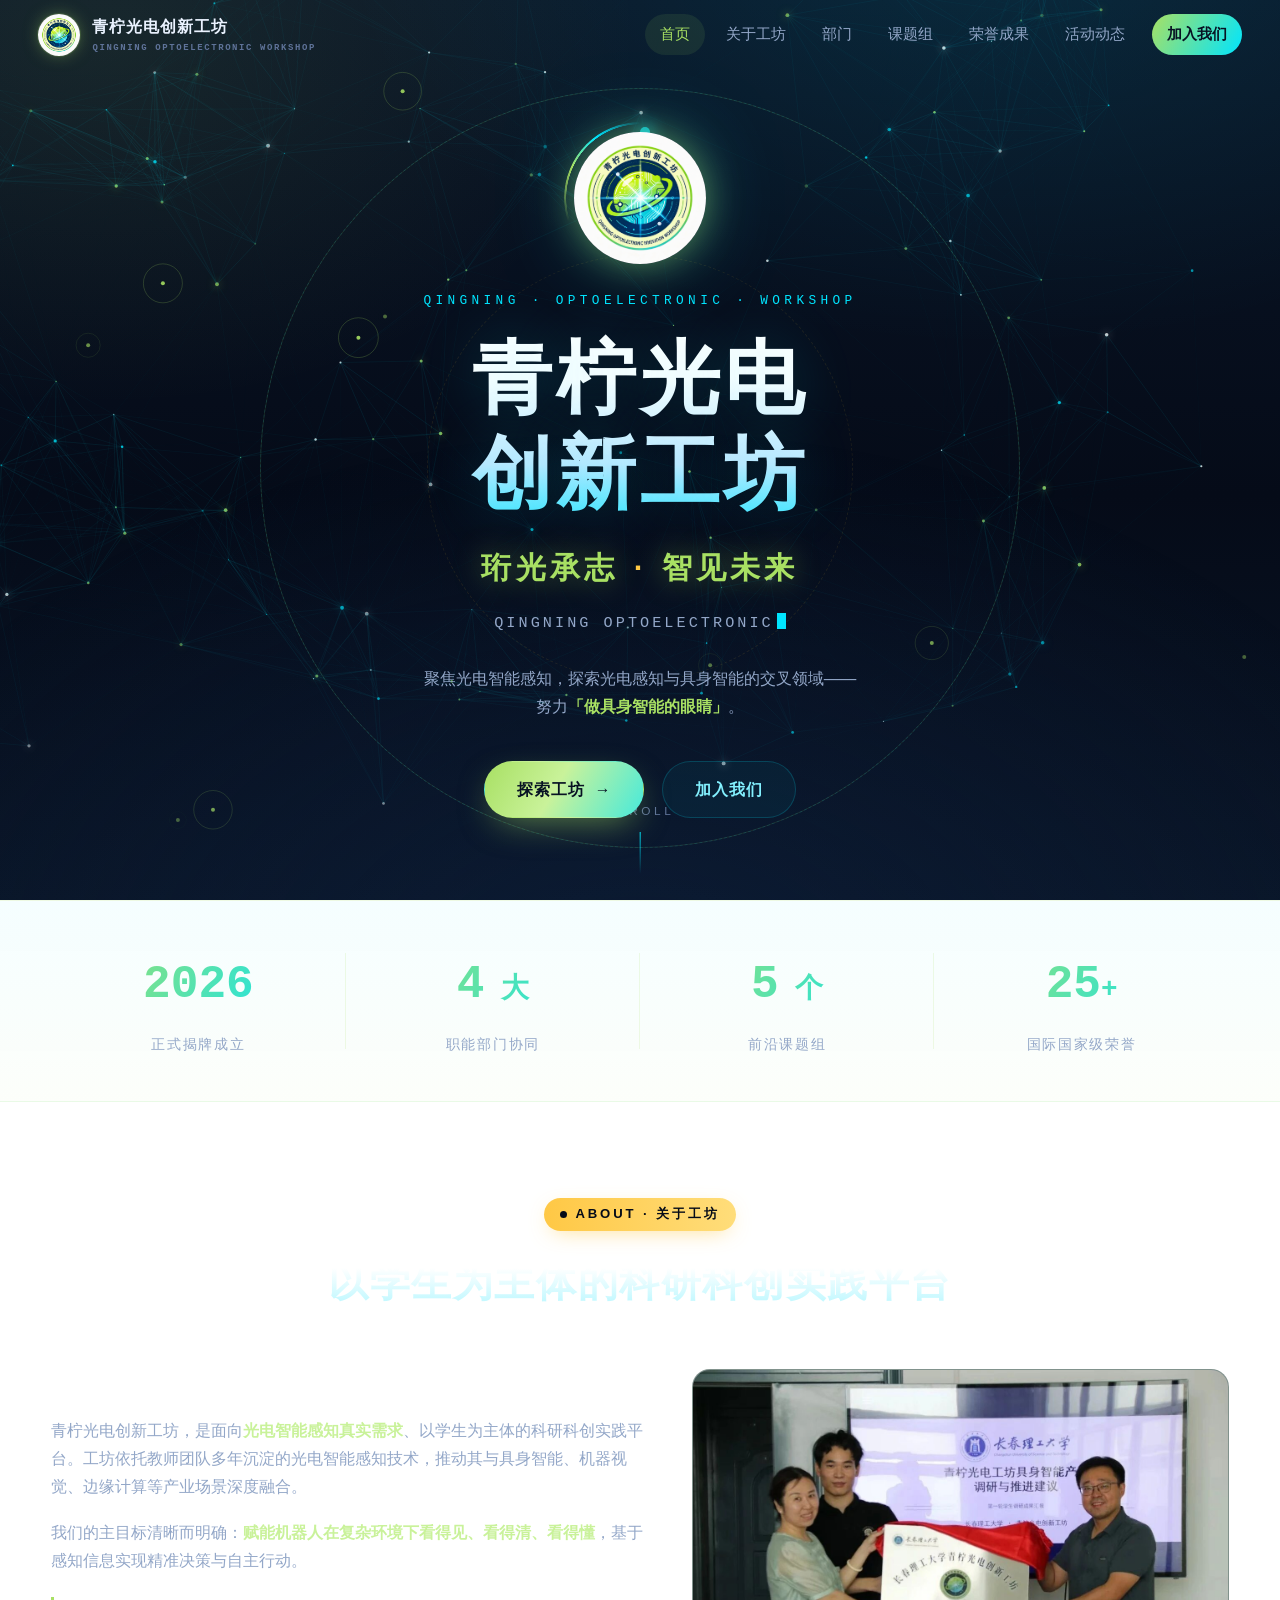
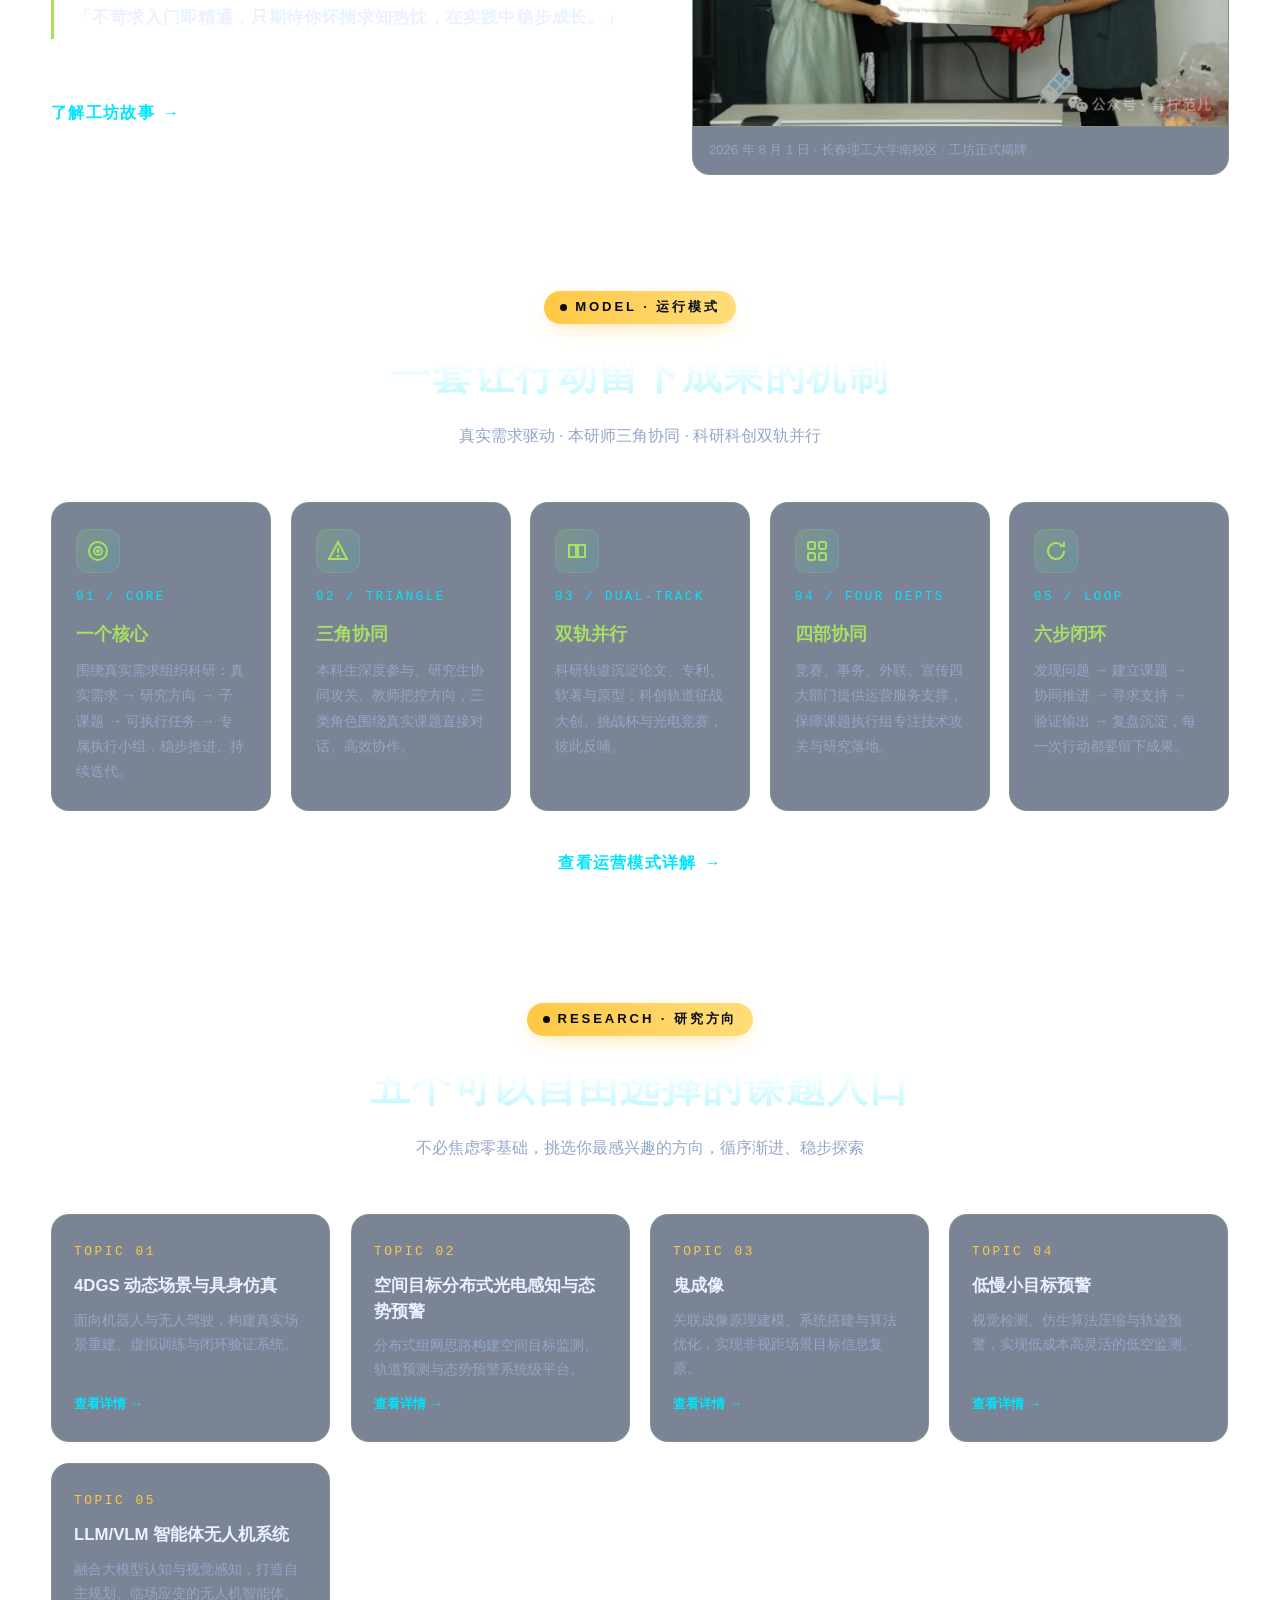
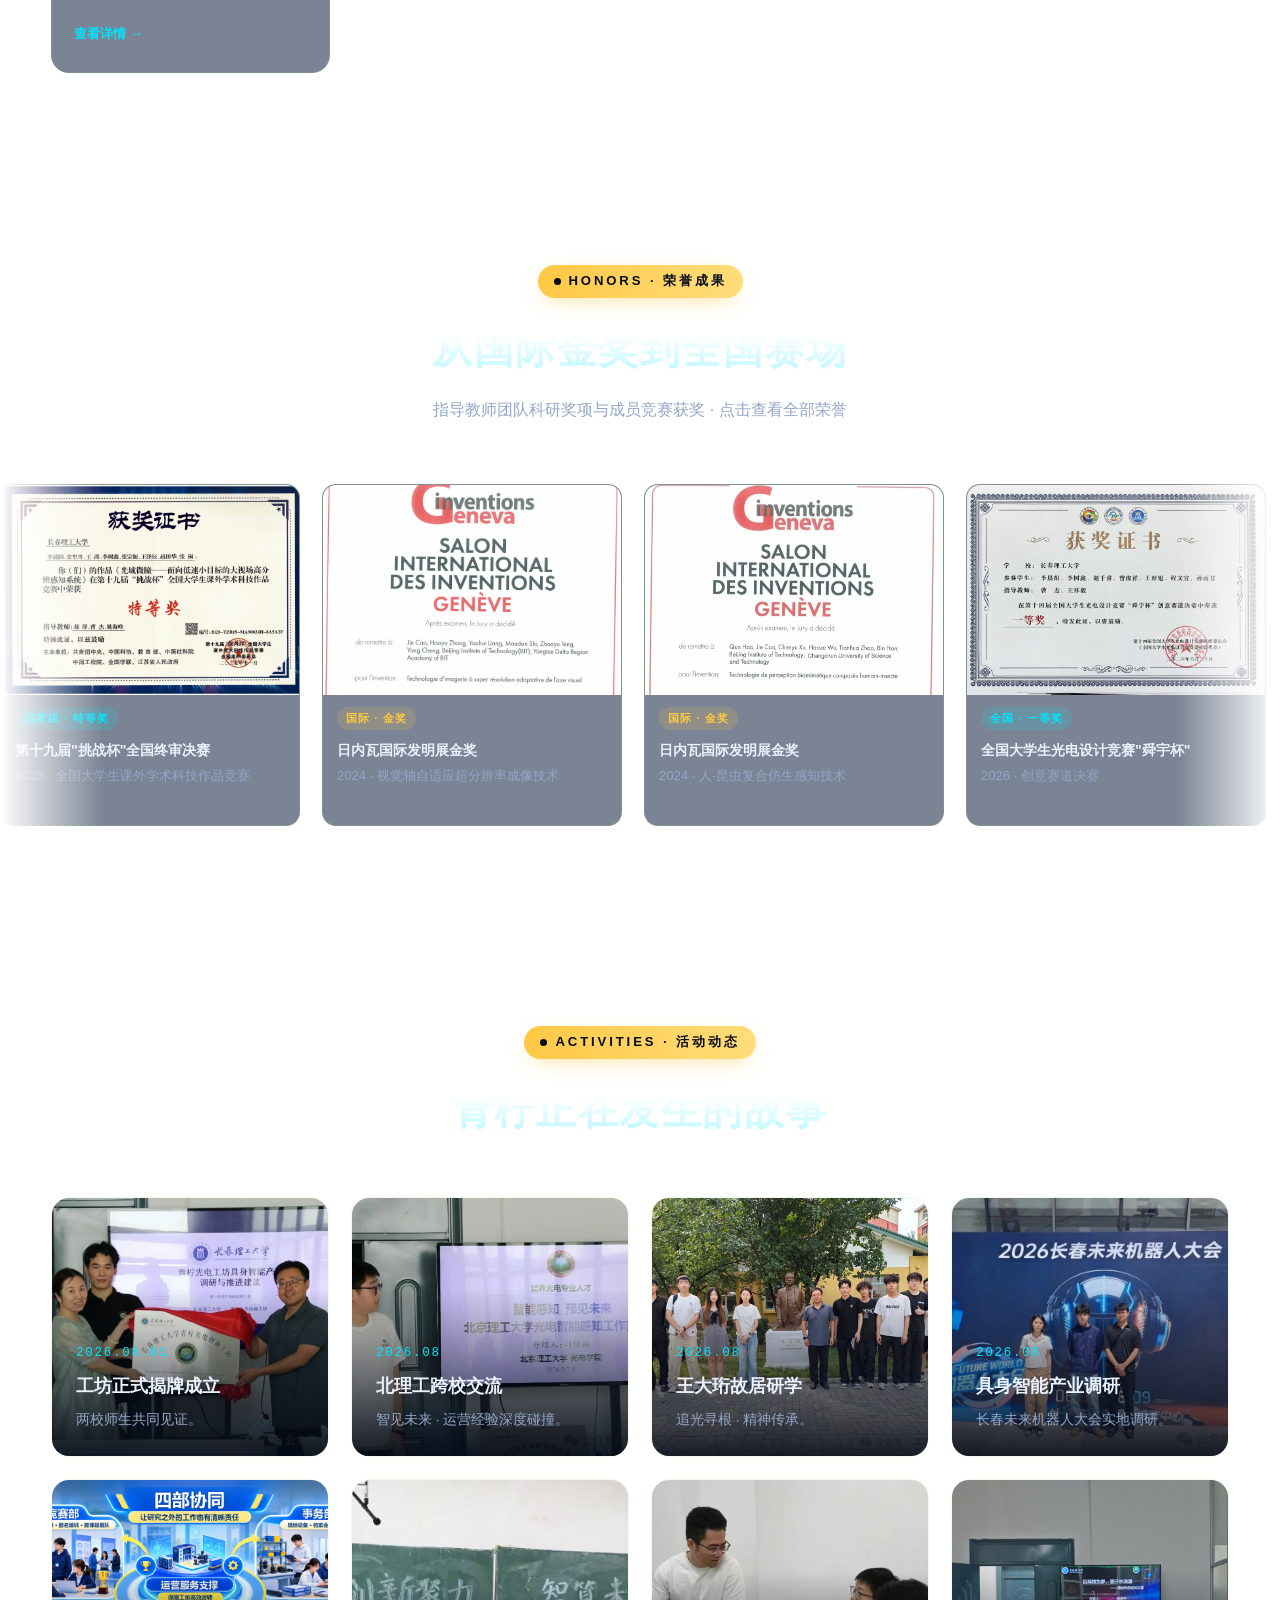
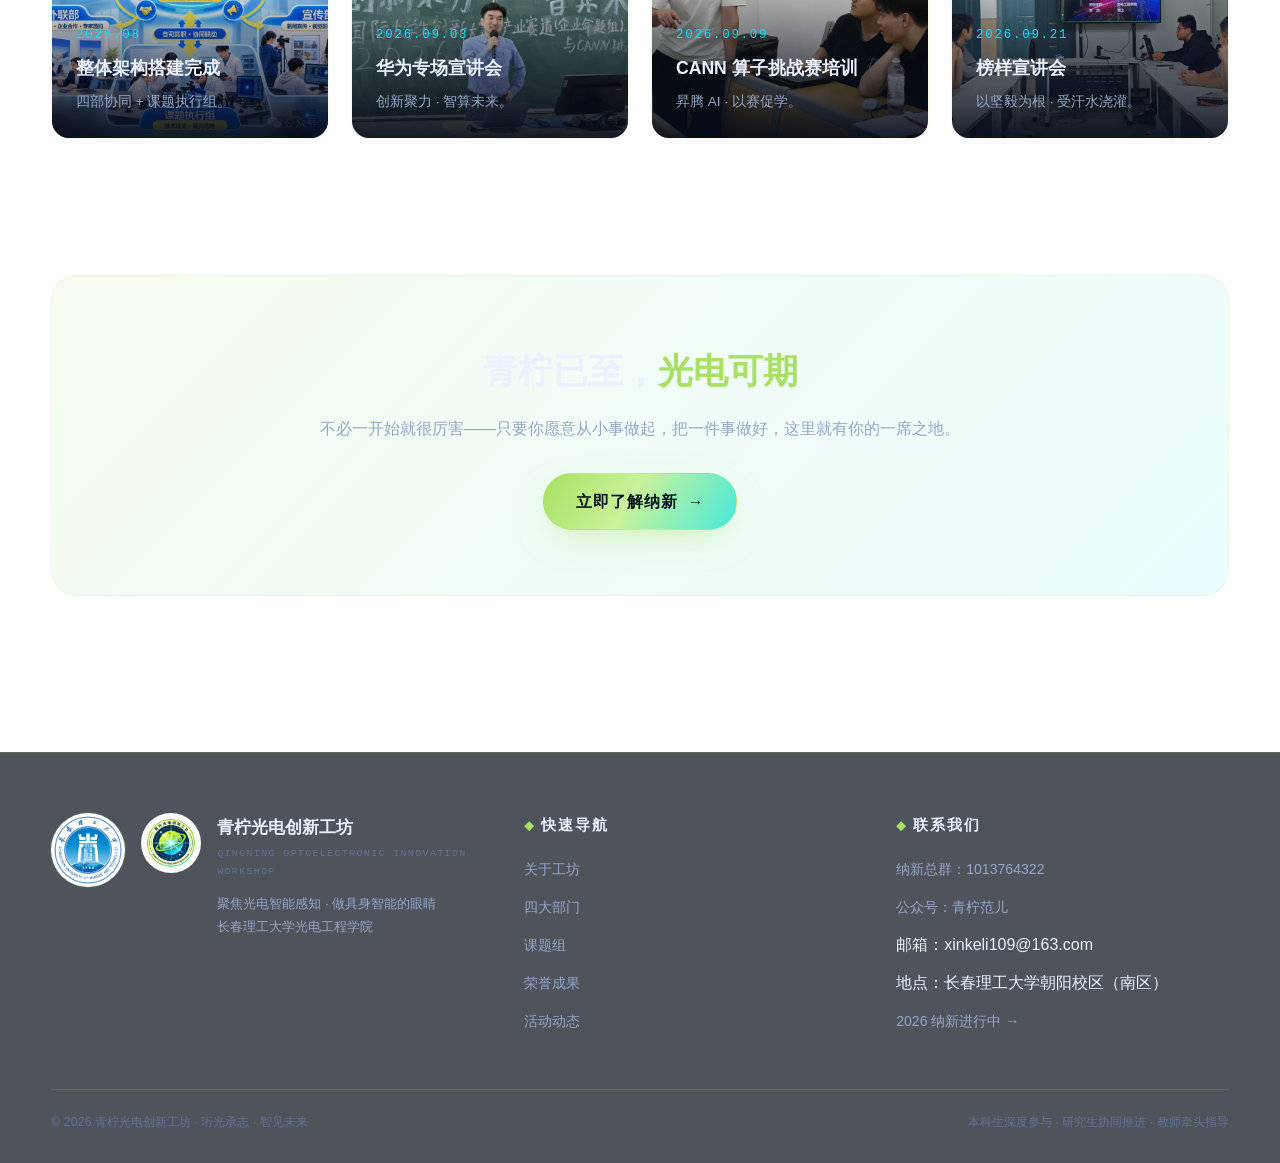
==== index.html @ c8122a39 "Initial commit: Qingning Optoelectronic Workshop website" ====
<!DOCTYPE html>
<html lang="zh-CN">
<head>
<meta charset="UTF-8">
<meta name="viewport" content="width=device-width,initial-scale=1">
<title>青柠光电创新工坊 · 做具身智能的眼睛</title>
<meta name="description" content="长春理工大学青柠光电创新工坊——聚焦光电智能感知，探索光电感知与具身智能的交叉领域，做具身智能的眼睛。">
<link rel="icon" type="image/png" href="favicon.png">
<link rel="apple-touch-icon" href="assets/img/apple-touch-icon.png">
<link rel="stylesheet" href="css/style.css">
<noscript><style>.reveal{opacity:1!important;transform:none!important}</style></noscript>
</head>
<body data-scene="dense">

<div class="scroll-progress"></div>

<nav class="nav">
  <div class="nav-inner">
    <a class="nav-brand" href="index.html">
      <img src="assets/img/logo-badge.png" alt="青柠光电创新工坊徽章">
      <span><span class="cn">青柠光电创新工坊</span><span class="en">QINGNING OPTOELECTRONIC WORKSHOP</span></span>
    </a>
    <button class="nav-toggle" aria-label="菜单"><span></span><span></span><span></span></button>
    <div class="nav-links">
      <a href="index.html" class="active">首页</a>
      <a href="about.html">关于工坊</a>
      <a href="departments.html">部门</a>
      <a href="research.html">课题组</a>
      <a href="honors.html">荣誉成果</a>
      <a href="activities.html">活动动态</a>
      <a href="join.html" class="join">加入我们</a>
    </div>
  </div>
</nav>

<!-- ============ HERO ============ -->
<header class="hero">
  <div class="hero-orbit" aria-hidden="true">
    <div class="ring r1"><span class="sat"></span></div>
    <div class="ring r2"></div>
    <div class="ring r3"></div>
  </div>
  <div class="hero-inner">
    <div class="hero-badge reveal"><img src="assets/img/logo-badge.png" alt="青柠光电创新工坊 Logo"></div>
    <div class="pre reveal d1">QINGNING · OPTOELECTRONIC · WORKSHOP</div>
    <h1 class="reveal d1">青柠光电<br>创新工坊</h1>
    <div class="slogan reveal d2">珩光承志<span class="dot">·</span>智见未来</div>
    <div class="type-line reveal d2">
      <span data-typewriter data-phrases="QINGNING OPTOELECTRONIC INNOVATION WORKSHOP|BE THE EYES OF EMBODIED AI|光电智能感知 × 具身智能"></span><span class="caret"></span>
    </div>
    <p class="desc reveal d3">聚焦光电智能感知，探索光电感知与具身智能的交叉领域——<br>努力<b class="text-lime">「做具身智能的眼睛」</b>。</p>
    <div class="hero-cta reveal d4">
      <a href="about.html" class="btn btn-primary">探索工坊 <span class="arr">→</span></a>
      <a href="join.html" class="btn btn-ghost">加入我们</a>
    </div>
  </div>
  <div class="scroll-hint">SCROLL</div>
</header>

<!-- ============ 数据 ============ -->
<div class="stats">
  <div class="container stats-grid">
    <div class="stat reveal"><div class="num"><span data-count="2026">0</span></div><div class="label">正式揭牌成立</div></div>
    <div class="stat reveal d1"><div class="num"><span data-count="4">0</span><span class="suffix"> 大</span></div><div class="label">职能部门协同</div></div>
    <div class="stat reveal d2"><div class="num"><span data-count="5">0</span><span class="suffix"> 个</span></div><div class="label">前沿课题组</div></div>
    <div class="stat reveal d3"><div class="num"><span data-count="25">0</span><span class="suffix">+</span></div><div class="label">国际国家级荣誉</div></div>
  </div>
</div>

<!-- ============ 关于速览 ============ -->
<section id="about">
  <div class="container">
    <div class="section-head reveal">
      <span class="sec-tag">ABOUT · 关于工坊</span>
      <h2>以学生为主体的科研科创实践平台</h2>
    </div>
    <div class="split">
      <div class="prose reveal">
        <p>青柠光电创新工坊，是面向<strong>光电智能感知真实需求</strong>、以学生为主体的科研科创实践平台。工坊依托教师团队多年沉淀的光电智能感知技术，推动其与具身智能、机器视觉、边缘计算等产业场景深度融合。</p>
        <p>我们的主目标清晰而明确：<strong>赋能机器人在复杂环境下看得见、看得清、看得懂</strong>，基于感知信息实现精准决策与自主行动。</p>
        <div class="quote">「不苛求入门即精通，只期待你怀揣求知热忱，在实践中稳步成长。」</div>
        <a href="about.html" class="more-link">了解工坊故事 <span class="arr">→</span></a>
      </div>
      <div class="info-figure reveal d2 tilt">
        <img src="assets/img/photo-unveil.jpg" alt="青柠光电创新工坊揭牌仪式" loading="lazy">
        <figcaption>2026 年 8 月 1 日 · 长春理工大学南校区 · 工坊正式揭牌</figcaption>
      </div>
    </div>
  </div>
</section>

<!-- ============ 运营模式 ============ -->
<section style="padding-top:20px">
  <div class="container">
    <div class="section-head reveal">
      <span class="sec-tag">MODEL · 运行模式</span>
      <h2>一套让行动留下成果的机制</h2>
      <p class="sub">真实需求驱动 · 本研师三角协同 · 科研科创双轨并行</p>
    </div>
    <div style="display:grid;grid-template-columns:repeat(auto-fit,minmax(215px,1fr));gap:20px">
      <div class="card mode-card tilt reveal">
        <div class="ico"><svg viewBox="0 0 24 24" fill="none" stroke-width="2"><circle cx="12" cy="12" r="9"/><circle cx="12" cy="12" r="4"/><circle cx="12" cy="12" r="1"/></svg></div>
        <div class="idx">01 / CORE</div>
        <h3><b>一个核心</b></h3>
        <p>围绕真实需求组织科研：真实需求 → 研究方向 → 子课题 → 可执行任务 → 专属执行小组，稳步推进、持续迭代。</p>
      </div>
      <div class="card mode-card tilt reveal d1">
        <div class="ico"><svg viewBox="0 0 24 24" fill="none" stroke-width="2"><path d="M12 3 3 20h18L12 3z"/><path d="M12 9v5"/><circle cx="12" cy="17" r="0.6" fill="currentColor"/></svg></div>
        <div class="idx">02 / TRIANGLE</div>
        <h3><b>三角协同</b></h3>
        <p>本科生深度参与、研究生协同攻关、教师把控方向，三类角色围绕真实课题直接对话、高效协作。</p>
      </div>
      <div class="card mode-card tilt reveal d2">
        <div class="ico"><svg viewBox="0 0 24 24" fill="none" stroke-width="2"><path d="M4 6h7v12H4zM13 6h7v12h-7z"/><path d="M11 12h2"/></svg></div>
        <div class="idx">03 / DUAL-TRACK</div>
        <h3><b>双轨并行</b></h3>
        <p>科研轨道沉淀论文、专利、软著与原型；科创轨道征战大创、挑战杯与光电竞赛，彼此反哺。</p>
      </div>
      <div class="card mode-card tilt reveal d3">
        <div class="ico"><svg viewBox="0 0 24 24" fill="none" stroke-width="2"><rect x="3" y="3" width="7" height="7" rx="1.5"/><rect x="14" y="3" width="7" height="7" rx="1.5"/><rect x="3" y="14" width="7" height="7" rx="1.5"/><rect x="14" y="14" width="7" height="7" rx="1.5"/></svg></div>
        <div class="idx">04 / FOUR DEPTS</div>
        <h3><b>四部协同</b></h3>
        <p>竞赛、事务、外联、宣传四大部门提供运营服务支撑，保障课题执行组专注技术攻关与研究落地。</p>
      </div>
      <div class="card mode-card tilt reveal d4">
        <div class="ico"><svg viewBox="0 0 24 24" fill="none" stroke-width="2"><path d="M20 12a8 8 0 1 1-2.3-5.6"/><path d="M20 3v4h-4"/></svg></div>
        <div class="idx">05 / LOOP</div>
        <h3><b>六步闭环</b></h3>
        <p>发现问题 → 建立课题 → 协同推进 → 寻求支持 → 验证输出 → 复盘沉淀，每一次行动都要留下成果。</p>
      </div>
    </div>
    <div style="text-align:center">
      <a href="about.html#model" class="more-link reveal">查看运营模式详解 <span class="arr">→</span></a>
    </div>
  </div>
</section>

<!-- ============ 课题组速览 ============ -->
<section style="padding-top:30px">
  <div class="container">
    <div class="section-head reveal">
      <span class="sec-tag">RESEARCH · 研究方向</span>
      <h2>五个可以自由选择的课题入口</h2>
      <p class="sub">不必焦虑零基础，挑选你最感兴趣的方向，循序渐进、稳步探索</p>
    </div>
    <div style="display:grid;grid-template-columns:repeat(auto-fit,minmax(220px,1fr));gap:20px">
      <div class="card topic-mini tilt reveal"><span class="no">TOPIC 01</span><h3>4DGS 动态场景与具身仿真</h3><p>面向机器人与无人驾驶，构建真实场景重建、虚拟训练与闭环验证系统。</p><a href="research.html" class="go">查看详情 →</a></div>
      <div class="card topic-mini tilt reveal d1"><span class="no">TOPIC 02</span><h3>空间目标分布式光电感知与态势预警</h3><p>分布式组网思路构建空间目标监测、轨道预测与态势预警系统级平台。</p><a href="research.html" class="go">查看详情 →</a></div>
      <div class="card topic-mini tilt reveal d2"><span class="no">TOPIC 03</span><h3>鬼成像</h3><p>关联成像原理建模、系统搭建与算法优化，实现非视距场景目标信息复原。</p><a href="research.html" class="go">查看详情 →</a></div>
      <div class="card topic-mini tilt reveal d3"><span class="no">TOPIC 04</span><h3>低慢小目标预警</h3><p>视觉检测、仿生算法压缩与轨迹预警，实现低成本高灵活的低空监测。</p><a href="research.html" class="go">查看详情 →</a></div>
      <div class="card topic-mini tilt reveal d4"><span class="no">TOPIC 05</span><h3>LLM/VLM 智能体无人机系统</h3><p>融合大模型认知与视觉感知，打造自主规划、临场应变的无人机智能体。</p><a href="research.html" class="go">查看详情 →</a></div>
    </div>
  </div>
</section>

<!-- ============ 荣誉跑马灯 ============ -->
<section>
  <div class="container">
    <div class="section-head reveal">
      <span class="sec-tag">HONORS · 荣誉成果</span>
      <h2>从国际金奖到全国赛场</h2>
      <p class="sub">指导教师团队科研奖项与成员竞赛获奖 · 点击查看全部荣誉</p>
    </div>
  </div>
  <div class="marquee reveal">
    <div class="marquee-track">
      <a href="honors.html" class="honor-slide"><img src="assets/img/honors/honor-04.jpg" alt="挑战杯特等奖证书"><div class="cap"><span class="badge-rank rank-nat">国家级 · 特等奖</span><b>第十九届"挑战杯"全国终审决赛</b>2025 · 全国大学生课外学术科技作品竞赛</div></a>
      <a href="honors.html" class="honor-slide"><img src="assets/img/honors/honor-01.png" alt="日内瓦国际发明展金奖"><div class="cap"><span class="badge-rank rank-intl">国际 · 金奖</span><b>日内瓦国际发明展金奖</b>2024 · 视觉轴自适应超分辨率成像技术</div></a>
      <a href="honors.html" class="honor-slide"><img src="assets/img/honors/honor-02.jpeg" alt="日内瓦国际发明展金奖"><div class="cap"><span class="badge-rank rank-intl">国际 · 金奖</span><b>日内瓦国际发明展金奖</b>2024 · 人-昆虫复合仿生感知技术</div></a>
      <a href="honors.html" class="honor-slide"><img src="assets/img/honors/honor-05.jpg" alt="光电设计竞赛舜宇杯一等奖"><div class="cap"><span class="badge-rank rank-nat">全国 · 一等奖</span><b>全国大学生光电设计竞赛"舜宇杯"</b>2026 · 创意赛道决赛</div></a>
      <a href="honors.html" class="honor-slide"><img src="assets/img/honors/honor-06.jpeg" alt="曦智杯一等奖"><div class="cap"><span class="badge-rank rank-nat">全国 · 一等奖</span><b>全国大学生光电设计竞赛"曦智杯"</b>2024 · 创意赛道决赛</div></a>
      <a href="honors.html" class="honor-slide"><img src="assets/img/honors/honor-07.png" alt="AIC算法大赛全国一等奖"><div class="cap"><span class="badge-rank rank-nat">全国 · 一等奖</span><b>全球校园人工智能算法精英大赛全国总决赛</b>2024 · AIC</div></a>
      <a href="honors.html" class="honor-slide"><img src="assets/img/honors/honor-13.jpg" alt="中国国际大学生创新大赛银奖"><div class="cap"><span class="badge-rank rank-nat">全国 · 银奖</span><b>中国国际大学生创新大赛</b>2025 · 量子光芯项目</div></a>
      <a href="honors.html" class="honor-slide"><img src="assets/img/honors/honor-24.jpg" alt="RAICOM全国总决赛二等奖"><div class="cap"><span class="badge-rank rank-nat">全国 · 二等奖</span><b>睿抗机器人开发者大赛（RAICOM）全国总决赛</b>2026 · 应用场景分析竞赛</div></a>
      <!-- 复制一组保证无缝 -->
      <a href="honors.html" class="honor-slide"><img src="assets/img/honors/honor-04.jpg" alt=""><div class="cap"><span class="badge-rank rank-nat">国家级 · 特等奖</span><b>第十九届"挑战杯"全国终审决赛</b>2025</div></a>
      <a href="honors.html" class="honor-slide"><img src="assets/img/honors/honor-01.png" alt=""><div class="cap"><span class="badge-rank rank-intl">国际 · 金奖</span><b>日内瓦国际发明展金奖</b>2024</div></a>
      <a href="honors.html" class="honor-slide"><img src="assets/img/honors/honor-02.jpeg" alt=""><div class="cap"><span class="badge-rank rank-intl">国际 · 金奖</span><b>日内瓦国际发明展金奖</b>2024</div></a>
      <a href="honors.html" class="honor-slide"><img src="assets/img/honors/honor-05.jpg" alt=""><div class="cap"><span class="badge-rank rank-nat">全国 · 一等奖</span><b>全国大学生光电设计竞赛"舜宇杯"</b>2026</div></a>
      <a href="honors.html" class="honor-slide"><img src="assets/img/honors/honor-06.jpeg" alt=""><div class="cap"><span class="badge-rank rank-nat">全国 · 一等奖</span><b>全国大学生光电设计竞赛"曦智杯"</b>2024</div></a>
      <a href="honors.html" class="honor-slide"><img src="assets/img/honors/honor-07.png" alt=""><div class="cap"><span class="badge-rank rank-nat">全国 · 一等奖</span><b>全球校园人工智能算法精英大赛全国总决赛</b>2024</div></a>
      <a href="honors.html" class="honor-slide"><img src="assets/img/honors/honor-13.jpg" alt=""><div class="cap"><span class="badge-rank rank-nat">全国 · 银奖</span><b>中国国际大学生创新大赛</b>2025</div></a>
      <a href="honors.html" class="honor-slide"><img src="assets/img/honors/honor-24.jpg" alt=""><div class="cap"><span class="badge-rank rank-nat">全国 · 二等奖</span><b>睿抗机器人开发者大赛（RAICOM）全国总决赛</b>2026</div></a>
    </div>
  </div>
</section>

<!-- ============ 活动精选 ============ -->
<section>
  <div class="container">
    <div class="section-head reveal">
      <span class="sec-tag">ACTIVITIES · 活动动态</span>
      <h2>青柠正在发生的故事</h2>
    </div>
    <div class="grid-4">
      <a href="activities.html" class="photo-card reveal tilt" style="min-height:260px">
        <img src="assets/img/photo-unveil.jpg" alt="揭牌仪式">
        <div class="pc-cap"><span class="d">2026.08.01</span><h3>工坊正式揭牌成立</h3><p>两校师生共同见证。</p></div>
      </a>
      <a href="activities.html" class="photo-card reveal d1 tilt" style="min-height:260px">
        <img src="assets/img/photo-bit.jpg" alt="北理工跨校交流">
        <div class="pc-cap"><span class="d">2026.08</span><h3>北理工跨校交流</h3><p>智见未来 · 运营经验深度碰撞。</p></div>
      </a>
      <a href="activities.html" class="photo-card reveal d2 tilt" style="min-height:260px">
        <img src="assets/img/photo-heritage1.jpg" alt="王大珩故居研学">
        <div class="pc-cap"><span class="d">2026.08</span><h3>王大珩故居研学</h3><p>追光寻根 · 精神传承。</p></div>
      </a>
      <a href="activities.html" class="photo-card reveal d3 tilt" style="min-height:260px">
        <img src="assets/img/photo-robot.jpg" alt="具身智能产业调研">
        <div class="pc-cap"><span class="d">2026.08</span><h3>具身智能产业调研</h3><p>长春未来机器人大会实地调研。</p></div>
      </a>
      <a href="activities.html" class="photo-card reveal tilt" style="min-height:260px">
        <img src="assets/img/infra-fourdept.png" alt="四部协同架构落地">
        <div class="pc-cap"><span class="d">2026.08</span><h3>整体架构搭建完成</h3><p>四部协同 + 课题执行组。</p></div>
      </a>
      <a href="activities.html" class="photo-card reveal d1 tilt" style="min-height:260px">
        <img src="assets/img/photo-huawei-1.jpg" alt="华为专场宣讲会">
        <div class="pc-cap"><span class="d">2026.09.03</span><h3>华为专场宣讲会</h3><p>创新聚力 · 智算未来。</p></div>
      </a>
      <a href="activities.html" class="photo-card reveal d2 tilt" style="min-height:260px">
        <img src="assets/img/photo-cann-1.jpg" alt="华为CANN算子挑战赛培训">
        <div class="pc-cap"><span class="d">2026.09.09</span><h3>CANN 算子挑战赛培训</h3><p>昇腾 AI · 以赛促学。</p></div>
      </a>
      <a href="activities.html" class="photo-card reveal d3 tilt" style="min-height:260px">
        <img src="assets/img/photo-bangyang-1.jpg" alt="榜样宣讲会">
        <div class="pc-cap"><span class="d">2026.09.21</span><h3>榜样宣讲会</h3><p>以坚毅为根 · 受汗水浇灌。</p></div>
      </a>
    </div>
  </div>
</section>

<!-- ============ CTA ============ -->
<section style="padding-top:10px">
  <div class="container">
    <div class="cta-band reveal">
      <h2>青柠已至，<span class="text-lime">光电可期</span></h2>
      <p>不必一开始就很厉害——只要你愿意从小事做起，把一件事做好，这里就有你的一席之地。</p>
      <a href="join.html" class="btn btn-primary">立即了解纳新 <span class="arr">→</span></a>
    </div>
  </div>
</section>

<!-- ============ 页脚 ============ -->
<footer class="footer">
  <div class="container">
    <div class="footer-top">
      <div class="footer-brand">
        <img class="school" src="assets/img/school-ring.png" alt="长春理工大学校标">
        <img class="logo" src="assets/img/logo-badge.png" alt="工坊徽章">
        <div>
          <h4>青柠光电创新工坊</h4>
          <div class="en">QINGNING OPTOELECTRONIC INNOVATION WORKSHOP</div>
          <p>聚焦光电智能感知 · 做具身智能的眼睛<br>长春理工大学光电工程学院</p>
        </div>
      </div>
      <div>
        <h5>快速导航</h5>
        <ul>
          <li><a href="about.html">关于工坊</a></li>
          <li><a href="departments.html">四大部门</a></li>
          <li><a href="research.html">课题组</a></li>
          <li><a href="honors.html">荣誉成果</a></li>
          <li><a href="activities.html">活动动态</a></li>
        </ul>
      </div>
      <div>
        <h5>联系我们</h5>
        <ul>
          <li><a href="join.html">纳新总群：1013764322</a></li>
          <li><a href="join.html">公众号：青柠范儿</a></li>
          <li>邮箱：xinkeli109@163.com</li>
          <li>地点：长春理工大学朝阳校区（南区）</li>
          <li><a href="join.html" class="text-cyan">2026 纳新进行中 →</a></li>
        </ul>
      </div>
    </div>
    <div class="footer-bottom">
      <span>© <span class="js-year">2026</span> 青柠光电创新工坊 · 珩光承志 · 智见未来</span>
      <span>本科生深度参与 · 研究生协同推进 · 教师牵头指导</span>
    </div>
  </div>
</footer>

<script src="js/cursor.js"></script>
<script src="js/scene.js"></script>
<script src="js/main.js"></script>
<script src="js/extras.js"></script>
</body>
</html>
---- css/style.css ----
/* ============================================================
   青柠光电创新工坊官网 · 全站样式
   主题：深空海军蓝 × 青柠绿 × 电子青
   ============================================================ */

:root{
  --bg-0:#050B18;
  --bg-1:#0A1628;
  --bg-2:#0D1F3C;
  --lime:#A8E063;
  --lime-soft:#C9F29A;
  --cyan:#00E5FF;
  --cyan-soft:#83F1FF;
  --yellow:#FFC845;
  --ink:#EAF2FF;
  --muted:#93A7C8;
  --faint:#5F7399;
  --line:rgba(168,224,99,.16);
  --line-cyan:rgba(0,229,255,.18);
  --card:rgba(13,31,60,.55);
  --card-solid:#0C1B36;
  --glass:rgba(8,18,38,.72);
  --radius:18px;
  --shadow:0 18px 50px -20px rgba(0,0,0,.7);
  --font-sans:-apple-system,BlinkMacSystemFont,"Segoe UI","PingFang SC","Hiragino Sans GB","Microsoft YaHei","Noto Sans SC",sans-serif;
  --font-mono:"SFMono-Regular",Consolas,"Courier New",monospace;
  --nav-h:70px;
}

*{margin:0;padding:0;box-sizing:border-box}
html{scroll-behavior:smooth;scroll-padding-top:calc(var(--nav-h) + 16px)}
body{
  font-family:var(--font-sans);
  color:var(--ink);
  background:
    radial-gradient(1100px 700px at 78% -8%, rgba(0,229,255,.10), transparent 60%),
    radial-gradient(900px 620px at 8% 4%, rgba(168,224,99,.09), transparent 60%),
    linear-gradient(180deg,var(--bg-1) 0%,var(--bg-0) 55%,var(--bg-1) 100%);
  background-attachment:fixed;
  line-height:1.75;
  overflow-x:hidden;
  min-height:100vh;
  -webkit-font-smoothing:antialiased;
}
img{max-width:100%;display:block}
a{color:inherit;text-decoration:none}
ul{list-style:none}
button{font-family:inherit}

::selection{background:rgba(168,224,99,.32);color:#fff}

/* ---------- 背景星场画布 ---------- */
#scene{position:fixed;inset:0;width:100%;height:100%;z-index:-2;pointer-events:none}
.bg-veil{position:fixed;inset:0;z-index:-1;pointer-events:none;
  background:radial-gradient(1200px 800px at 50% 110%, rgba(13,31,60,.55), transparent 70%)}

/* ---------- 布局容器 ---------- */
.container{width:min(1200px,92%);margin:0 auto}
section{padding:96px 0;position:relative}
.section-head{margin-bottom:52px;text-align:center}
.sec-tag{
  display:inline-flex;align-items:center;gap:8px;
  font-size:.82rem;letter-spacing:.22em;color:var(--bg-0);font-weight:700;
  background:linear-gradient(90deg,var(--yellow),#FFDD7A);
  padding:5px 16px;border-radius:999px;margin-bottom:16px;
  box-shadow:0 6px 22px -8px rgba(255,200,69,.7);
}
.sec-tag::before{content:"";width:7px;height:7px;border-radius:50%;background:var(--bg-0)}
.section-head h2{
  font-size:clamp(1.7rem,3.4vw,2.5rem);font-weight:800;letter-spacing:.04em;
  background:linear-gradient(180deg,#fff 30%,var(--cyan-soft) 130%);
  -webkit-background-clip:text;background-clip:text;color:transparent;
}
.section-head .sub{color:var(--muted);margin-top:12px;font-size:1rem}
.text-cyan{color:var(--cyan)} .text-lime{color:var(--lime)} .text-yellow{color:var(--yellow)}

/* ---------- 按钮 ---------- */
.btn{
  position:relative;overflow:hidden;display:inline-flex;align-items:center;gap:10px;
  padding:14px 32px;border-radius:999px;font-size:.98rem;font-weight:700;letter-spacing:.06em;
  border:1px solid transparent;transition:transform .25s ease,box-shadow .25s ease;
  will-change:transform;
}
.btn-primary{
  color:#071223;background:linear-gradient(120deg,var(--lime) 0%,var(--lime-soft) 45%,var(--cyan) 130%);
  box-shadow:0 12px 34px -10px rgba(168,224,99,.55);
}
.btn-primary:hover{transform:translateY(-3px);box-shadow:0 18px 44px -10px rgba(0,229,255,.55)}
.btn-ghost{color:var(--cyan-soft);border-color:var(--line-cyan);background:rgba(0,229,255,.05)}
.btn-ghost:hover{transform:translateY(-3px);border-color:var(--cyan);box-shadow:0 12px 34px -14px rgba(0,229,255,.7)}
.btn .arr{transition:transform .25s}
.btn:hover .arr{transform:translateX(4px)}

/* ---------- 导航 ---------- */
.nav{
  position:fixed;top:0;left:0;right:0;height:var(--nav-h);z-index:100;
  display:flex;align-items:center;transition:background .3s,box-shadow .3s,border-color .3s;
  border-bottom:1px solid transparent;
}
.nav.scrolled{background:var(--glass);backdrop-filter:blur(16px);-webkit-backdrop-filter:blur(16px);
  border-bottom-color:var(--line);box-shadow:0 10px 40px -22px #000}
.nav-inner{width:min(1280px,94%);margin:0 auto;display:flex;align-items:center;gap:14px}
.nav-brand{display:flex;align-items:center;gap:12px;font-weight:800;letter-spacing:.06em}
.nav-brand img{width:42px;height:42px;border-radius:50%;box-shadow:0 0 0 1px var(--line),0 0 18px -4px rgba(168,224,99,.6)}
.nav-brand .cn{font-size:1.02rem}
.nav-brand .en{display:block;font-size:.56rem;letter-spacing:.18em;color:var(--faint);font-weight:600;font-family:var(--font-mono)}
.nav-links{display:flex;gap:6px;margin-left:auto;align-items:center}
.nav-links a{
  padding:8px 15px;border-radius:999px;font-size:.92rem;color:var(--muted);
  transition:color .25s,background .25s;position:relative;white-space:nowrap;
}
.nav-links a:hover{color:var(--ink)}
.nav-links a.active{color:var(--lime);background:rgba(168,224,99,.09)}
.nav-links a.join{color:#071223;background:linear-gradient(120deg,var(--lime),var(--cyan));font-weight:700;margin-left:6px}
.nav-links a.join:hover{color:#071223;filter:brightness(1.08)}
.nav-toggle{display:none;margin-left:auto;background:none;border:0;width:44px;height:44px;border-radius:10px}
.nav-toggle span{display:block;width:22px;height:2px;background:var(--ink);margin:5px auto;transition:.3s}
.nav-toggle.open span:nth-child(1){transform:translateY(7px) rotate(45deg)}
.nav-toggle.open span:nth-child(2){opacity:0}
.nav-toggle.open span:nth-child(3){transform:translateY(-7px) rotate(-45deg)}
.scroll-progress{position:fixed;top:0;left:0;height:3px;width:0;z-index:101;
  background:linear-gradient(90deg,var(--lime),var(--cyan));box-shadow:0 0 12px rgba(0,229,255,.8)}

/* ---------- Hero（首页） ---------- */
.hero{min-height:100svh;display:flex;align-items:center;justify-content:center;text-align:center;padding:calc(var(--nav-h) + 40px) 0 60px;position:relative}
.hero-orbit{position:absolute;left:50%;top:52%;transform:translate(-50%,-50%);width:min(760px,92vw);height:min(760px,92vw);pointer-events:none;opacity:.75}
.hero-orbit .ring{position:absolute;inset:0;border-radius:50%;border:1px dashed rgba(0,229,255,.18);animation:spin 60s linear infinite}
.hero-orbit .ring.r2{ins:10%;border-color:rgba(168,224,99,.16);animation-duration:42s;animation-direction:reverse;border-style:solid;border-width:1px}
.hero-orbit .ring.r3{inset:22%;border-color:rgba(255,200,69,.12);animation-duration:80s}
.hero-orbit .sat{position:absolute;width:10px;height:10px;border-radius:50%;background:var(--cyan);box-shadow:0 0 16px 4px rgba(0,229,255,.6);top:5%;left:50%}
@keyframes spin{to{transform:rotate(360deg)}}
.hero-inner{position:relative;z-index:2;max-width:900px;padding:0 18px}
.hero-badge{width:132px;height:132px;margin:0 auto 26px;border-radius:50%;position:relative;animation:float 6s ease-in-out infinite}
.hero-badge::before{content:"";position:absolute;inset:-10px;border-radius:50%;
  background:conic-gradient(from 0deg,transparent 0 70%,var(--lime) 82%,var(--cyan) 90%,transparent 100%);
  -webkit-mask:radial-gradient(farthest-side,transparent calc(100% - 2.5px),#000 calc(100% - 2px));
  mask:radial-gradient(farthest-side,transparent calc(100% - 2.5px),#000 calc(100% - 2px));
  animation:spin 7s linear infinite}
.hero-badge img{width:100%;height:100%;border-radius:50%;box-shadow:0 0 40px -6px rgba(168,224,99,.65),0 0 90px -20px rgba(0,229,255,.6)}
@keyframes float{0%,100%{transform:translateY(0)}50%{transform:translateY(-12px)}}
.hero .pre{font-family:var(--font-mono);letter-spacing:.34em;color:var(--cyan);font-size:.8rem;margin-bottom:20px;text-transform:uppercase}
.hero h1{
  font-size:clamp(2.5rem,6.4vw,5rem);font-weight:900;line-height:1.18;letter-spacing:.05em;
  background:linear-gradient(180deg,#ffffff 25%,#BFE9FF 70%,var(--cyan) 115%);
  -webkit-background-clip:text;background-clip:text;color:transparent;
  text-shadow:0 0 60px rgba(0,229,255,.18);
}
.hero .slogan{margin-top:20px;font-size:clamp(1.25rem,3vw,1.9rem);font-weight:800;letter-spacing:.14em;color:var(--lime);
  text-shadow:0 0 30px rgba(168,224,99,.4)}
.hero .slogan .dot{color:var(--yellow);margin:0 .5em}
.hero .type-line{margin-top:16px;min-height:1.8em;font-family:var(--font-mono);font-size:clamp(.72rem,1.5vw,.95rem);letter-spacing:.2em;color:var(--muted)}
.hero .type-line .caret{display:inline-block;width:9px;height:1.05em;background:var(--cyan);margin-left:3px;vertical-align:-2px;animation:blink 1s steps(1) infinite}
@keyframes blink{50%{opacity:0}}
.hero .desc{margin:26px auto 0;max-width:620px;color:var(--muted);font-size:1.02rem}
.hero-cta{display:flex;gap:18px;justify-content:center;margin-top:40px;flex-wrap:wrap}
.scroll-hint{position:absolute;bottom:26px;left:50%;transform:translateX(-50%);color:var(--faint);font-size:.74rem;letter-spacing:.3em;text-align:center}
.scroll-hint::after{content:"";display:block;width:1px;height:42px;margin:10px auto 0;
  background:linear-gradient(var(--cyan),transparent);animation:drip 1.8s ease-in-out infinite}
@keyframes drip{0%{transform:scaleY(0);transform-origin:top}55%{transform:scaleY(1);transform-origin:top}56%{transform-origin:bottom}100%{transform:scaleY(0);transform-origin:bottom}}

/* ---------- 数据条 ---------- */
.stats{border-top:1px solid var(--line);border-bottom:1px solid var(--line);
  background:linear-gradient(180deg,rgba(0,229,255,.04),rgba(168,224,99,.03));}
.stats-grid{display:grid;grid-template-columns:repeat(4,1fr)}
.stat{text-align:center;padding:44px 16px;position:relative}
.stat:not(:last-child)::after{content:"";position:absolute;right:0;top:26%;height:48%;width:1px;background:var(--line)}
.stat .num{font-size:clamp(1.9rem,3.6vw,2.9rem);font-weight:900;font-family:var(--font-mono);
  background:linear-gradient(120deg,var(--lime),var(--cyan));-webkit-background-clip:text;background-clip:text;color:transparent}
.stat .num .suffix{font-size:.6em}
.stat .label{color:var(--muted);font-size:.9rem;letter-spacing:.12em;margin-top:6px}

/* ---------- 通用卡片 / 网格 ---------- */
.card{
  background:var(--card);border:1px solid var(--line);border-radius:var(--radius);
  padding:30px;backdrop-filter:blur(8px);-webkit-backdrop-filter:blur(8px);
  transition:transform .35s cubic-bezier(.2,.7,.3,1),border-color .35s,box-shadow .35s;
  position:relative;
}
.card:hover{transform:translateY(-6px);border-color:rgba(0,229,255,.45);box-shadow:var(--shadow),0 0 40px -18px rgba(0,229,255,.5)}
.grid-2{display:grid;grid-template-columns:repeat(2,1fr);gap:26px}
.grid-3{display:grid;grid-template-columns:repeat(3,1fr);gap:26px}
.grid-4{display:grid;grid-template-columns:repeat(4,1fr);gap:22px}

/* 倾斜卡光标辉光 */
.tilt{transform-style:preserve-3d;will-change:transform}
.tilt-glow{position:relative;overflow:hidden}
.tilt-glow::before{
  content:"";position:absolute;inset:0;border-radius:inherit;pointer-events:none;opacity:0;transition:opacity .3s;
  background:radial-gradient(360px circle at var(--mx,50%) var(--my,50%),rgba(168,224,99,.14),rgba(0,229,255,.07) 40%,transparent 65%);
}
.tilt-glow:hover::before{opacity:1}

/* ---------- 首页：运营模式五连 ---------- */
.mode-card{padding:26px 24px}
.mode-card .idx{font-family:var(--font-mono);font-size:.78rem;color:var(--cyan);letter-spacing:.2em}
.mode-card h3{margin:10px 0 8px;font-size:1.12rem}
.mode-card h3 b{color:var(--lime)}
.mode-card p{color:var(--muted);font-size:.9rem}
.mode-card .ico{width:44px;height:44px;border-radius:12px;display:grid;place-items:center;margin-bottom:14px;
  background:linear-gradient(135deg,rgba(168,224,99,.16),rgba(0,229,255,.12));border:1px solid var(--line)}
.mode-card .ico svg{width:24px;height:24px;stroke:var(--lime)}
.more-link{display:inline-flex;align-items:center;gap:8px;margin-top:38px;color:var(--cyan);font-weight:700;letter-spacing:.08em}
.more-link .arr{transition:transform .25s}.more-link:hover .arr{transform:translateX(6px)}

/* ---------- 课题组迷你卡 ---------- */
.topic-mini{padding:26px 22px;display:flex;flex-direction:column;gap:10px;min-height:210px}
.topic-mini .no{font-family:var(--font-mono);color:var(--yellow);font-size:.8rem;letter-spacing:.2em}
.topic-mini h3{font-size:1.05rem;line-height:1.5}
.topic-mini p{color:var(--muted);font-size:.86rem;flex:1}
.topic-mini .go{color:var(--cyan);font-size:.84rem;font-weight:700}

/* ---------- 荣誉跑马灯 ---------- */
.marquee{overflow:hidden;position:relative;padding:8px 0;
  -webkit-mask-image:linear-gradient(90deg,transparent,#000 8%,#000 92%,transparent);
  mask-image:linear-gradient(90deg,transparent,#000 8%,#000 92%,transparent)}
.marquee-track{display:flex;gap:22px;width:max-content;animation:marquee 52s linear infinite}
.marquee:hover .marquee-track{animation-play-state:paused}
@keyframes marquee{to{transform:translateX(-50%)}}
.honor-slide{width:300px;flex:none;border-radius:14px;overflow:hidden;border:1px solid var(--line);
  background:var(--card);transition:border-color .3s,transform .3s}
.honor-slide:hover{border-color:var(--lime);transform:translateY(-5px)}
.honor-slide img{width:100%;height:210px;object-fit:cover;background:#fff}
.honor-slide .cap{padding:12px 14px;font-size:.82rem;color:var(--muted)}
.honor-slide .cap b{display:block;color:var(--ink);font-size:.88rem;margin-bottom:3px}
.badge-rank{display:inline-block;font-size:.68rem;font-weight:800;padding:2px 9px;border-radius:999px;letter-spacing:.1em;margin-bottom:8px}
.rank-intl{background:rgba(255,200,69,.16);color:var(--yellow)}
.rank-nat{background:rgba(0,229,255,.14);color:var(--cyan)}
.rank-pro{background:rgba(168,224,99,.14);color:var(--lime)}

/* ---------- 活动照片卡 ---------- */
.photo-card{border-radius:var(--radius);overflow:hidden;position:relative;border:1px solid var(--line);min-height:340px;display:flex;align-items:flex-end}
.photo-card img{position:absolute;inset:0;width:100%;height:100%;object-fit:cover;transition:transform .6s cubic-bezier(.2,.7,.3,1)}
.photo-card:hover img{transform:scale(1.07)}
.photo-card::after{content:"";position:absolute;inset:0;background:linear-gradient(180deg,transparent 35%,rgba(5,11,24,.92))}
.photo-card .pc-cap{position:relative;z-index:2;padding:24px}
.photo-card .pc-cap .d{font-family:var(--font-mono);color:var(--cyan);font-size:.78rem;letter-spacing:.14em}
.photo-card .pc-cap h3{margin:6px 0 6px;font-size:1.1rem}
.photo-card .pc-cap p{color:var(--muted);font-size:.85rem}

/* ---------- CTA 条 ---------- */
.cta-band{margin:30px 0 0;border-radius:26px;padding:64px 40px;text-align:center;position:relative;overflow:hidden;
  background:linear-gradient(135deg,rgba(168,224,99,.1),rgba(0,229,255,.08));border:1px solid var(--line)}
.cta-band h2{font-size:clamp(1.5rem,3vw,2.2rem);font-weight:900}
.cta-band p{color:var(--muted);margin:14px 0 30px}

/* ---------- 内页头 ---------- */
.page-hero{padding:calc(var(--nav-h) + 84px) 0 60px;text-align:center;position:relative}
.page-hero .pre{font-family:var(--font-mono);letter-spacing:.3em;color:var(--cyan);font-size:.76rem}
.page-hero h1{margin-top:14px;font-size:clamp(2.1rem,5vw,3.4rem);font-weight:900;
  background:linear-gradient(180deg,#fff 30%,var(--cyan-soft) 130%);-webkit-background-clip:text;background-clip:text;color:transparent}
.page-hero p{color:var(--muted);max-width:640px;margin:16px auto 0}

/* ---------- 关于页 ---------- */
.split{display:grid;grid-template-columns:1.05fr .95fr;gap:48px;align-items:center}
.split.rev{grid-template-columns:.95fr 1.05fr}
.prose p{color:var(--muted);margin-bottom:18px}
.prose strong{color:var(--lime-soft);font-weight:700}
.quote{border-left:3px solid var(--lime);padding:6px 0 6px 20px;margin:22px 0;color:var(--ink);
  font-size:1.06rem;font-weight:700;letter-spacing:.04em}
.info-figure{border-radius:var(--radius);overflow:hidden;border:1px solid var(--line);background:var(--card)}
.info-figure img{width:100%}
.info-future figcaption,.info-figure figcaption{padding:12px 16px;color:var(--muted);font-size:.82rem;border-top:1px solid var(--line)}
.mode-detail{display:grid;grid-template-columns:1fr 1fr;gap:30px;align-items:center}
.mode-detail:nth-child(even) .md-fig{order:2}
.md-fig{border-radius:var(--radius);overflow:hidden;border:1px solid var(--line);box-shadow:var(--shadow)}
.md-fig img{width:100%}
.md-text .kicker{font-family:var(--font-mono);color:var(--yellow);letter-spacing:.22em;font-size:.78rem}
.md-text h3{font-size:1.5rem;margin:8px 0 12px}
.md-text p{color:var(--muted)}

/* 教师卡 */
.teacher-card{text-align:center;padding:28px 18px}
.teacher-card .avatar{width:160px;height:200px;margin:0 auto 16px;border-radius:18px;overflow:hidden;border:2px solid var(--line-cyan);
  box-shadow:0 10px 34px rgba(0,229,255,.14),inset 0 0 0 1px rgba(255,255,255,.04);background:#fff;transition:transform .4s,border-color .4s,box-shadow .4s}
.teacher-card:hover .avatar{transform:translateY(-5px) scale(1.03);border-color:var(--lime);box-shadow:0 18px 46px rgba(168,224,99,.28)}
.teacher-card .avatar img{width:100%;height:100%;object-fit:cover;object-position:top center}
.teacher-card h3{font-size:1.08rem}
.teacher-card .role{color:var(--muted);font-size:.8rem;margin-top:6px;line-height:1.6}
.people-chips{display:flex;flex-wrap:wrap;gap:12px;justify-content:center;margin-top:30px}
.person-chip{border:1px solid var(--line-cyan);border-radius:999px;padding:8px 18px;font-size:.88rem;color:var(--muted);
  background:rgba(0,229,255,.04);transition:.3s}
.person-chip b{color:var(--cyan-soft)}
.person-chip:hover{border-color:var(--cyan);color:var(--ink);transform:translateY(-2px)}

/* ---------- 部门页 ---------- */
.dept-card{padding:34px 30px;display:flex;flex-direction:column;gap:16px}
.dept-head{display:flex;align-items:center;gap:20px}
.dept-badge{width:92px;height:92px;flex:none;border-radius:50%;position:relative}
.dept-badge img{width:100%;height:100%;border-radius:50%;box-shadow:0 0 24px -6px rgba(168,224,99,.7)}
.dept-badge::after{content:"";position:absolute;inset:-5px;border-radius:50%;border:1px dashed rgba(0,229,255,.4);animation:spin 14s linear infinite}
.dept-head h3{font-size:1.45rem}
.dept-head .slogan{color:var(--lime);font-weight:700;letter-spacing:.12em;font-size:.92rem;margin-top:4px}
.dept-leader{display:flex;align-items:center;gap:14px;padding:12px;border-radius:14px;background:rgba(0,229,255,.05);border:1px solid var(--line-cyan)}
.dept-leader img{width:68px;height:88px;border-radius:12px;object-fit:cover;object-position:top center;border:1px solid var(--line-cyan);box-shadow:0 6px 18px rgba(0,229,255,.12);flex-shrink:0}
.dept-leader .meta b{display:block;font-size:.95rem}
.dept-leader .meta span{font-size:.76rem;color:var(--muted)}
.dept-card .duty{color:var(--muted);font-size:.9rem}
.dept-card ul.points{display:grid;gap:8px}
.dept-card ul.points li{position:relative;padding-left:22px;color:var(--muted);font-size:.86rem}
.dept-card ul.points li::before{content:"";position:absolute;left:2px;top:10px;width:8px;height:8px;border-radius:2px;
  background:linear-gradient(135deg,var(--lime),var(--cyan));transform:rotate(45deg)}
.dept-note{margin-top:34px;text-align:center;color:var(--muted)}
.dept-note b{color:var(--yellow)}

/* ---------- 课题组页 ---------- */
.acc-item{border:1px solid var(--line);border-radius:var(--radius);background:var(--card);margin-bottom:18px;overflow:hidden;transition:border-color .3s}
.acc-item.open{border-color:rgba(168,224,99,.5)}
.acc-head{width:100%;text-align:left;background:none;border:0;color:var(--ink);padding:26px 30px;display:flex;align-items:center;gap:20px;cursor:none}
.acc-head .no{font-family:var(--font-mono);color:var(--yellow);font-size:.82rem;letter-spacing:.18em;flex:none;width:56px}
.acc-head h3{flex:1;font-size:1.12rem;line-height:1.5}
.acc-head .plus{flex:none;width:34px;height:34px;border-radius:50%;border:1px solid var(--line-cyan);position:relative;transition:.35s}
.acc-head .plus::before,.acc-head .plus::after{content:"";position:absolute;background:var(--cyan);left:50%;top:50%;transform:translate(-50%,-50%)}
.acc-head .plus::before{width:14px;height:2px}.acc-head .plus::after{width:2px;height:14px}
.acc-item.open .plus{transform:rotate(45deg);border-color:var(--lime)}
.acc-item.open .plus::before,.acc-item.open .plus::after{background:var(--lime)}
.acc-body{max-height:0;overflow:hidden;transition:max-height .5s cubic-bezier(.2,.7,.3,1)}
.acc-inner{padding:0 30px 28px 106px;color:var(--muted);font-size:.94rem}
.acc-inner .tags{display:flex;flex-wrap:wrap;gap:9px;margin-top:18px}
.acc-inner .tags span{font-size:.74rem;padding:4px 13px;border-radius:999px;border:1px solid var(--line);color:var(--cyan-soft);background:rgba(0,229,255,.05)}
.path-steps{display:grid;grid-template-columns:repeat(3,1fr);gap:18px;margin-top:10px}
.path-step{display:flex;gap:16px;align-items:flex-start;padding:20px;border-radius:14px;background:var(--card);border:1px solid var(--line)}
.path-step .n{font-family:var(--font-mono);font-size:1.3rem;font-weight:900;color:var(--lime);flex:none}
.path-step b{display:block;margin-bottom:3px}
.path-step span{color:var(--muted);font-size:.85rem}

/* ---------- 荣誉页 ---------- */
.filter-bar{display:flex;gap:12px;justify-content:center;flex-wrap:wrap;margin-bottom:42px}
.chip{padding:9px 22px;border-radius:999px;border:1px solid var(--line);background:rgba(13,31,60,.5);color:var(--muted);font-size:.88rem;transition:.3s}
.chip:hover{color:var(--ink);border-color:var(--cyan)}
.chip.active{color:#071223;font-weight:800;background:linear-gradient(120deg,var(--lime),var(--cyan));border-color:transparent}
.honor-grid{display:grid;grid-template-columns:repeat(auto-fill,minmax(270px,1fr));gap:24px}
.honor-card{border-radius:16px;overflow:hidden;border:1px solid var(--line);background:var(--card);
  transition:transform .4s cubic-bezier(.2,.7,.3,1),border-color .3s,box-shadow .3s,opacity .35s}
.honor-card.hide{display:none}
.honor-grid.hide{display:none}
.honor-card:hover{border-color:var(--lime);box-shadow:0 22px 50px -20px rgba(0,0,0,.8),0 0 36px -16px rgba(168,224,99,.6)}
.honor-card .h-img{aspect-ratio:4/3;overflow:hidden;background:#fff;cursor:zoom-in}
.honor-card .h-img img{width:100%;height:100%;object-fit:cover;transition:transform .5s}
.honor-card:hover .h-img img{transform:scale(1.06)}
.honor-card .h-body{padding:16px 18px 20px}
.honor-card h3{font-size:.95rem;line-height:1.55}
.honor-card .h-meta{margin-top:10px;display:flex;justify-content:space-between;align-items:center;color:var(--faint);font-size:.76rem;font-family:var(--font-mono)}
.honor-card .h-meta .who{font-family:var(--font-sans)}
.text-honor{border-style:dashed;display:flex;flex-direction:column;justify-content:center;gap:8px;padding:26px;min-height:220px}
.text-honor .h-meta{margin-top:auto}

/* ---------- 实体荣誉墙 ---------- */
.honor-wall{padding:40px 0 10px}
.honor-wall .wall-quote{max-width:720px;margin:0 auto 28px;text-align:center;font-size:1.05rem;color:var(--muted);font-style:italic;letter-spacing:.04em;line-height:1.7}
.honor-wall .wall-quote::before{content:"「";color:var(--lime);margin-right:4px}
.honor-wall .wall-quote::after{content:"」";color:var(--lime);margin-left:4px}
.honor-wall .wall-frame{position:relative;border-radius:18px;overflow:hidden;border:1px solid var(--line-cyan);max-width:960px;margin:0 auto;
  box-shadow:0 20px 60px -20px rgba(0,229,255,.18),0 0 0 1px rgba(255,255,255,.04);cursor:zoom-in;transition:transform .4s,box-shadow .4s}
.honor-wall .wall-frame:hover{transform:translateY(-4px);box-shadow:0 28px 80px -20px rgba(0,229,255,.28),0 0 0 1px rgba(255,255,255,.06)}
.honor-wall .wall-frame::before{content:"";position:absolute;inset:0;background:linear-gradient(180deg,transparent 80%,rgba(5,11,24,.55));pointer-events:none;z-index:1}
.honor-wall .wall-frame img{width:100%;height:auto;display:block;object-fit:cover}
.honor-wall .wall-caption{display:flex;align-items:center;justify-content:center;gap:14px;margin-top:16px;color:var(--faint);font-size:.78rem;font-family:var(--font-mono);letter-spacing:.14em}
.honor-wall .wall-caption .d{color:var(--cyan)}

/* ---------- 荣誉 3D 旋转木马（全部荣誉视图） ---------- */
.hcarousel-mount{position:relative;height:520px;margin:10px 0 6px;overflow:hidden;border-radius:20px;
  -webkit-mask-image:linear-gradient(90deg,transparent,#000 10%,#000 90%,transparent);
  mask-image:linear-gradient(90deg,transparent,#000 10%,#000 90%,transparent)}
.hcarousel-mount.hide{display:none}
.hc-hint{position:absolute;top:18px;left:50%;transform:translateX(-50%);z-index:5;color:var(--muted);
  font-size:.98rem;font-weight:600;letter-spacing:.12em;pointer-events:none;white-space:nowrap;
  text-shadow:0 2px 12px rgba(0,0,0,.8)}
.hc-hint::before{content:"⟲ ";color:var(--lime)}
.hc-stage{position:absolute;inset:0;display:flex;align-items:center;justify-content:center;
  perspective:3000px;cursor:grab;touch-action:pan-y;user-select:none;-webkit-user-select:none}
.hc-stage:active{cursor:grabbing}
.hc-tilt{transform-style:preserve-3d;transform:rotateX(-7deg)}
.hc-ring{position:relative;width:250px;height:330px;transform-style:preserve-3d}
.hc-item{position:absolute;inset:0;transform-style:preserve-3d}
.hc-face{position:absolute;inset:0;border-radius:17px;overflow:hidden;backface-visibility:hidden;
  background:var(--bg-1);border:1px solid var(--line);box-shadow:0 10px 30px rgba(0,0,0,.35);
  display:flex;flex-direction:column}
.hc-face.hc-back{filter:brightness(.32)}
.hc-img{flex:0 0 205px;overflow:hidden;background:#fff}
.hc-img img{width:100%;height:100%;object-fit:cover;display:block;pointer-events:none}
.hc-info{flex:1;padding:10px 13px;display:flex;flex-direction:column;gap:7px;min-height:0}
.hc-info .badge-rank{align-self:flex-start;font-size:.64rem;padding:2px 9px}
.hc-info h4{margin:0;font-size:.78rem;line-height:1.45;color:var(--ink);font-weight:700;
  display:-webkit-box;-webkit-line-clamp:2;-webkit-box-orient:vertical;overflow:hidden}
.hc-info .hc-meta{margin-top:auto;display:flex;justify-content:space-between;gap:8px;
  color:var(--faint);font-size:.7rem;font-family:var(--font-mono)}
.hc-info .hc-meta .who{font-family:var(--font-sans);overflow:hidden;text-overflow:ellipsis;white-space:nowrap;max-width:60%}
@media (max-width:860px){
  .hcarousel-mount{height:400px}
  .hc-ring{width:200px;height:270px}
  .hc-img{flex-basis:165px}
}

/* ---------- 活动时间线 ---------- */
.timeline{position:relative;max-width:880px;margin:0 auto;padding-left:8px}
.timeline::before{content:"";position:absolute;left:9px;top:6px;bottom:6px;width:2px;
  background:linear-gradient(var(--lime),var(--cyan),transparent)}
.tl-item{position:relative;padding:0 0 48px 48px}
.tl-item:last-child{padding-bottom:0}
.tl-item::before{content:"";position:absolute;left:2px;top:6px;width:16px;height:16px;border-radius:50%;
  background:var(--bg-1);border:3px solid var(--cyan);box-shadow:0 0 16px rgba(0,229,255,.7)}
.tl-item .tl-date{font-family:var(--font-mono);color:var(--lime);font-size:.82rem;letter-spacing:.14em}
.tl-item h3{font-size:1.25rem;margin:6px 0 10px}
.tl-item p{color:var(--muted);font-size:.93rem}
.tl-photos{display:grid;grid-template-columns:repeat(3,1fr);gap:12px;margin-top:18px}
.photo-thumb{aspect-ratio:4/3;border-radius:12px;overflow:hidden;border:1px solid var(--line);cursor:zoom-in}
.photo-thumb img{width:100%;height:100%;object-fit:cover;transition:transform .5s}
.photo-thumb:hover img{transform:scale(1.08)}

/* ---------- 加入页 ---------- */
.join-flow{display:grid;grid-template-columns:repeat(3,1fr);gap:22px;counter-reset:step}
.flow-step{position:relative;padding:28px 24px;border-radius:var(--radius);background:var(--card);border:1px solid var(--line)}
.flow-step::before{counter-increment:step;content:"0" counter(step);position:absolute;top:18px;right:22px;
  font-family:var(--font-mono);font-size:1.7rem;font-weight:900;color:rgba(168,224,99,.18)}
.flow-step h3{font-size:1.02rem;margin-bottom:8px;color:var(--cyan-soft)}
.flow-step p{color:var(--muted);font-size:.86rem}
.wish-grid{display:grid;grid-template-columns:repeat(2,1fr);gap:20px}
.wish-item{display:flex;gap:16px;align-items:flex-start;padding:24px;border-radius:var(--radius);background:var(--card);border:1px solid var(--line)}
.wish-item .w-ico{flex:none;width:42px;height:42px;border-radius:12px;display:grid;place-items:center;
  background:rgba(255,200,69,.12);border:1px solid rgba(255,200,69,.3)}
.wish-item .w-ico svg{width:22px;height:22px;stroke:var(--yellow);fill:none;stroke-width:2}
.wish-item p{color:var(--muted);font-size:.9rem}
.qr-grid{display:grid;grid-template-columns:repeat(auto-fit,minmax(210px,1fr));gap:22px}
.qr-card{text-align:center;padding:26px 18px;border-radius:var(--radius);background:var(--card);border:1px solid var(--line);transition:.35s}
.qr-card:hover{transform:translateY(-6px);border-color:var(--lime);box-shadow:0 20px 44px -20px rgba(168,224,99,.45)}
.qr-card .qr-img{aspect-ratio:1;border-radius:14px;overflow:hidden;background:#fff;padding:8px;margin-bottom:14px}
.qr-card .qr-img img{width:100%;height:100%;object-fit:contain}
.qr-card h3{font-size:1.02rem}
.qr-card .gno{font-family:var(--font-mono);color:var(--cyan);font-size:.88rem;margin:6px 0 12px;letter-spacing:.06em}
.copy-btn{background:rgba(0,229,255,.08);border:1px solid var(--line-cyan);color:var(--cyan-soft);
  padding:7px 16px;border-radius:999px;font-size:.78rem;transition:.25s}
.copy-btn:hover{background:rgba(0,229,255,.18)}
.qr-card.gzh .qr-img{background:#fff}
.qr-total{display:flex;align-items:center;justify-content:center;gap:14px;flex-wrap:wrap;margin-bottom:36px;
  padding:20px;border-radius:16px;border:1px dashed var(--line-cyan);background:rgba(0,229,255,.04)}
.qr-total b{font-family:var(--font-mono);color:var(--yellow);font-size:1.15rem;letter-spacing:.08em}

/* ---------- Lightbox / Toast ---------- */
.lightbox{position:fixed;inset:0;z-index:200;background:rgba(3,8,20,.94);backdrop-filter:blur(6px);
  display:none;align-items:center;justify-content:center;flex-direction:column;padding:5vh 5vw}
.lightbox.show{display:flex;animation:fade .25s ease}
@keyframes fade{from{opacity:0}}
.lightbox img{max-width:92vw;max-height:76vh;border-radius:10px;box-shadow:0 30px 80px -20px #000;animation:pop .3s cubic-bezier(.2,.8,.3,1)}
@keyframes pop{from{transform:scale(.92);opacity:0}}
.lightbox .lb-cap{margin-top:18px;color:var(--muted);text-align:center;max-width:720px;font-size:.9rem}
.lightbox .lb-cap b{color:var(--ink)}
.lb-close{position:absolute;top:24px;right:28px;width:46px;height:46px;border-radius:50%;border:1px solid var(--line-cyan);
  background:rgba(0,229,255,.06);color:var(--cyan);font-size:1.3rem;line-height:1}
.lb-arrow{position:absolute;top:50%;transform:translateY(-50%);width:50px;height:50px;border-radius:50%;
  border:1px solid var(--line-cyan);background:rgba(10,22,40,.7);color:var(--cyan);font-size:1.2rem}
.lb-prev{left:22px}.lb-next{right:22px}
.toast{position:fixed;left:50%;bottom:34px;transform:translate(-50%,20px);z-index:300;
  background:linear-gradient(120deg,rgba(168,224,99,.95),rgba(0,229,255,.92));color:#071223;
  padding:12px 26px;border-radius:999px;font-weight:700;font-size:.9rem;opacity:0;pointer-events:none;transition:.35s}
.toast.show{opacity:1;transform:translate(-50%,0)}

/* ---------- 页脚 ---------- */
.footer{border-top:1px solid var(--line);margin-top:60px;background:rgba(5,11,24,.7);padding:60px 0 30px}
.footer-top{display:grid;grid-template-columns:1.3fr 1fr 1fr;gap:40px}
.footer-brand{display:flex;gap:16px;align-items:flex-start}
.footer-brand img.logo{width:60px;height:60px;border-radius:50%}
.footer-brand img.school{width:74px;height:74px;background:#fff;border-radius:50%;padding:3px;box-shadow:0 0 0 1px var(--line)}
.footer-brand h4{font-size:1.05rem}
.footer-brand .en{font-family:var(--font-mono);font-size:.62rem;color:var(--faint);letter-spacing:.14em;margin-top:3px}
.footer-brand p{color:var(--muted);font-size:.84rem;margin-top:12px}
.footer h5{color:var(--ink);font-size:.92rem;letter-spacing:.14em;margin-bottom:16px}
.footer h5::before{content:"◆ ";color:var(--lime);font-size:.7em}
.footer ul li{margin-bottom:10px}
.footer ul a{color:var(--muted);font-size:.88rem;transition:color .25s}
.footer ul a:hover{color:var(--cyan)}
.footer-bottom{margin-top:44px;padding-top:22px;border-top:1px solid var(--line);
  display:flex;justify-content:space-between;gap:12px;flex-wrap:wrap;color:var(--faint);font-size:.78rem}

/* ---------- 滚动显现 ---------- */
.reveal{opacity:0;transform:translateY(34px);transition:opacity .8s cubic-bezier(.2,.7,.3,1),transform .8s cubic-bezier(.2,.7,.3,1)}
.reveal.in{opacity:1;transform:none}
.reveal.d1{transition-delay:.08s}.reveal.d2{transition-delay:.16s}.reveal.d3{transition-delay:.24s}.reveal.d4{transition-delay:.32s}

/* ---------- 自定义光标（高级版） ---------- */
@media (pointer:fine){
  body.qn-cursor,body.qn-cursor *{cursor:none!important}
}
#cursor-dot,#cursor-ring,#cursor-aura{position:fixed;top:0;left:0;border-radius:50%;pointer-events:none;z-index:9999;transform:translate(-50%,-50%);will-change:transform,width,height,opacity}
#cursor-aura{width:140px;height:140px;background:radial-gradient(circle,rgba(0,229,255,.12) 0%,rgba(168,224,99,.06) 40%,transparent 70%);z-index:9996;transition:opacity .3s}
#cursor-dot{width:7px;height:7px;background:var(--lime);box-shadow:0 0 14px 4px rgba(168,224,99,.85),0 0 28px 8px rgba(168,224,99,.35)}
#cursor-ring{width:36px;height:36px;border:1.5px solid rgba(0,229,255,.75);transition:width .28s cubic-bezier(.2,.8,.2,1),height .28s cubic-bezier(.2,.8,.2,1),border-color .28s,background .28s,opacity .28s;
  box-shadow:0 0 18px rgba(0,229,255,.25),inset 0 0 12px rgba(0,229,255,.1)}
#cursor-ring.hovering{width:64px;height:64px;border-color:var(--lime);background:rgba(168,224,99,.1);box-shadow:0 0 26px rgba(168,224,99,.4),inset 0 0 16px rgba(168,224,99,.18)}
#cursor-ring.pressing{width:26px;height:26px;border-color:var(--yellow);background:rgba(255,200,69,.18)}
#cursor-ring.viewing::after{content:"查看";position:absolute;inset:0;display:flex;align-items:center;justify-content:center;font-size:.62rem;color:var(--ink);font-weight:700;letter-spacing:.12em}
.click-ripple{position:fixed;border-radius:50%;pointer-events:none;z-index:9998;transform:translate(-50%,-50%);animation:ripple .75s cubic-bezier(.2,.8,.2,1) forwards}
.click-ripple.r1{border:2px solid var(--cyan);animation-name:ripple1}
.click-ripple.r2{border:2px solid var(--lime);animation-name:ripple2}
.click-ripple.r3{border:1px solid var(--yellow);animation-name:ripple3}
@keyframes ripple1{from{width:6px;height:6px;opacity:.95}to{width:140px;height:140px;opacity:0}}
@keyframes ripple2{from{width:6px;height:6px;opacity:.8}to{width:220px;height:220px;opacity:0}}
@keyframes ripple3{from{width:6px;height:6px;opacity:.6}to{width:90px;height:90px;opacity:0}}
.cursor-trail{position:fixed;border-radius:50%;pointer-events:none;z-index:9996;transform:translate(-50%,-50%);background:var(--cyan);box-shadow:0 0 8px 2px rgba(0,229,255,.7)}

/* ---------- 响应式 ---------- */
@media (max-width:1024px){
  .grid-4{grid-template-columns:repeat(2,1fr)}
  .grid-3{grid-template-columns:repeat(2,1fr)}
  .footer-top{grid-template-columns:1fr 1fr}
}
@media (max-width:860px){
  .nav-toggle{display:block}
  .nav-links{position:fixed;top:var(--nav-h);left:0;right:0;flex-direction:column;align-items:stretch;gap:0;
    background:var(--glass);backdrop-filter:blur(18px);border-bottom:1px solid var(--line);
    padding:10px 5%;max-height:0;overflow:hidden;transition:max-height .4s ease}
  .nav-links.open{max-height:440px;padding-bottom:18px}
  .nav-links a{padding:14px 16px;border-radius:10px;font-size:1rem}
  .nav-links a.join{margin-left:0;text-align:center;margin-top:6px}
  .split,.split.rev,.mode-detail,.mode-detail:nth-child(even) .md-fig{grid-template-columns:1fr;display:grid}
  .mode-detail:nth-child(even) .md-fig{order:0}
  .grid-2,.grid-3{grid-template-columns:1fr}
  .stats-grid{grid-template-columns:repeat(2,1fr)}
  .stat:nth-child(2)::after{display:none}
  .join-flow{grid-template-columns:1fr}
  .path-steps{grid-template-columns:1fr}
  .wish-grid{grid-template-columns:1fr}
  .acc-inner{padding-left:30px}
  .acc-head{padding:20px}
  .acc-head .no{width:auto;flex:none}
  .acc-head{flex-wrap:wrap}
  .tl-photos{grid-template-columns:repeat(2,1fr)}
  .footer-top{grid-template-columns:1fr}
  section{padding:72px 0}
}
@media (max-width:560px){
  .grid-4{grid-template-columns:1fr}
  .nav-brand .cn{font-size:.92rem}
  .nav-brand .en{letter-spacing:.1em}
  .hero .pre{font-size:.6rem;letter-spacing:.14em;line-height:2;padding:0 6px}
  .hero .type-line{letter-spacing:.08em}
  .hero-badge{width:108px;height:108px}
  .hero-cta{flex-direction:column;align-items:stretch}
  .hero-cta .btn{justify-content:center}
  .path-steps{grid-template-columns:1fr}
  .tl-photos{grid-template-columns:1fr}
  .cta-band{padding:44px 22px}
  .dept-head{flex-direction:column;text-align:center}
}

/* 尊重减少动效偏好 */
@media (prefers-reduced-motion:reduce){
  *,*::before,*::after{animation-duration:.01ms!important;animation-iteration-count:1!important;transition-duration:.01ms!important}
  html{scroll-behavior:auto}
  .reveal{opacity:1;transform:none}
}
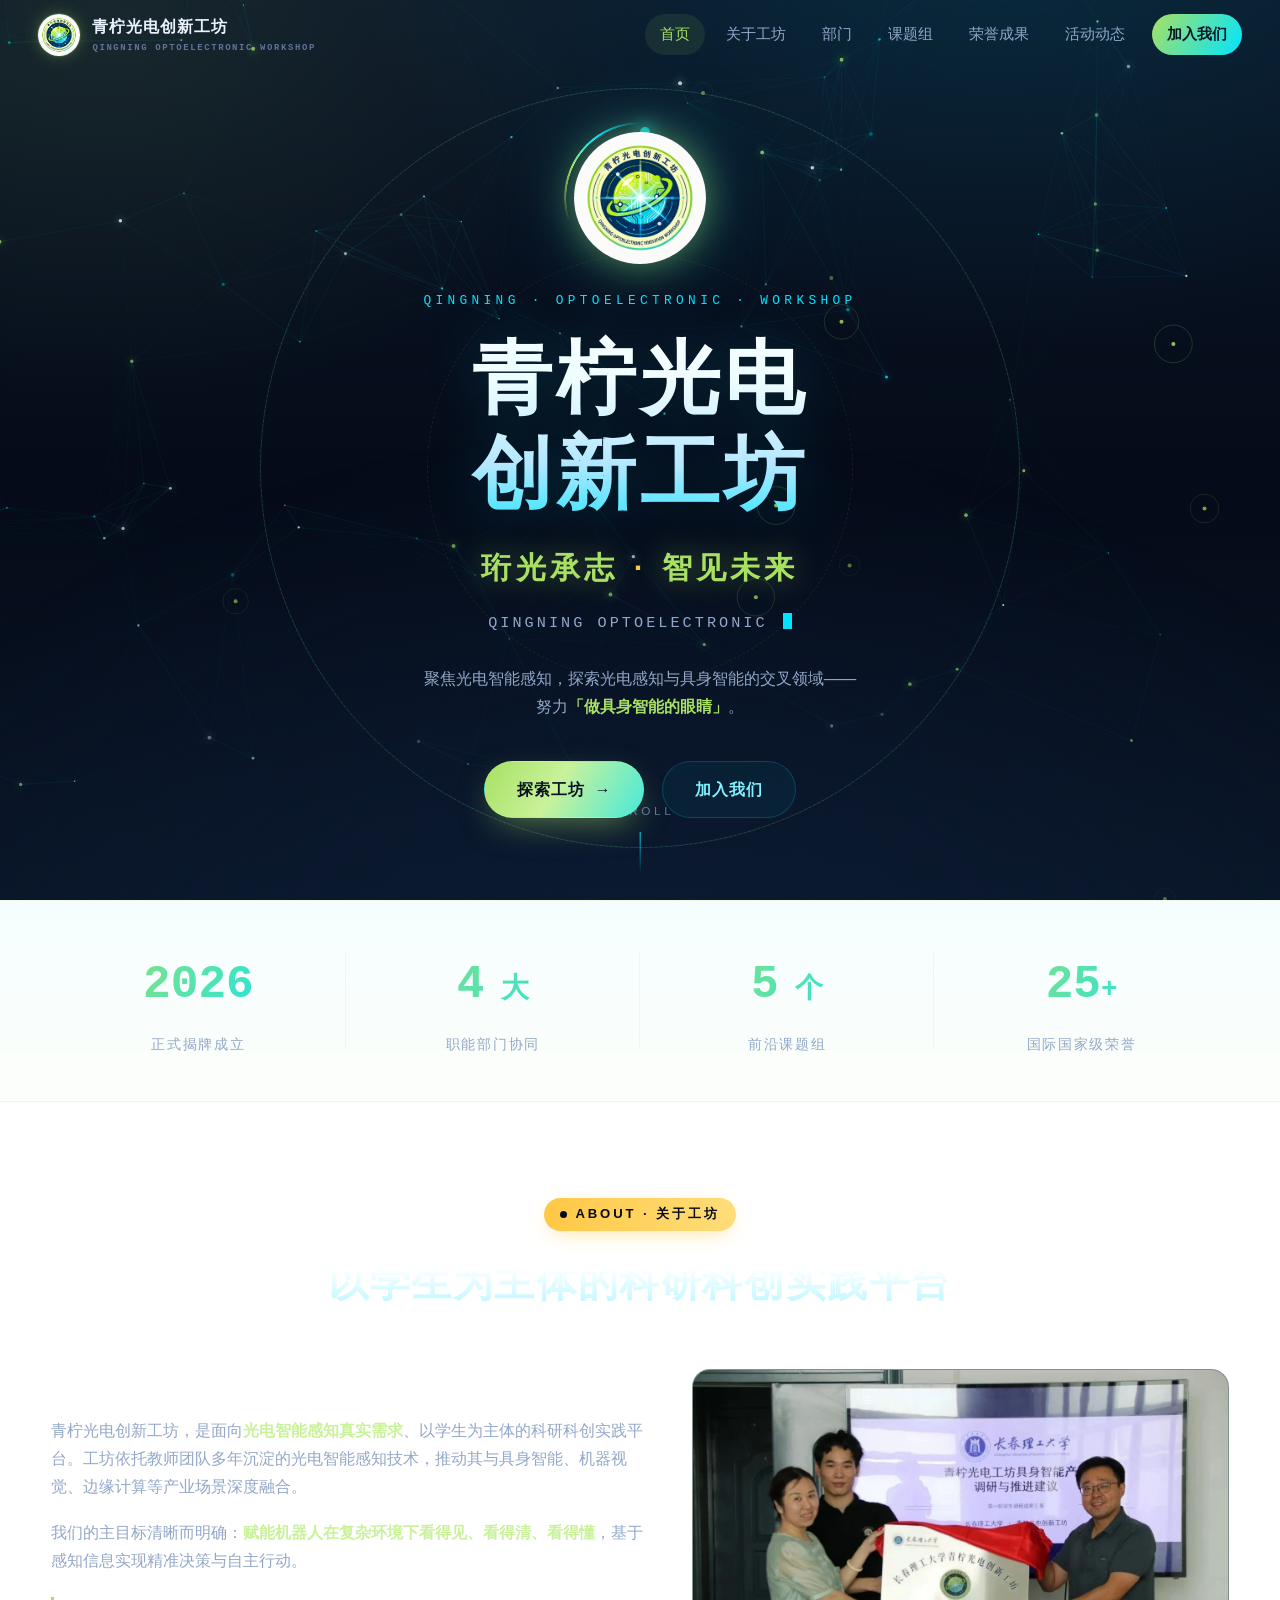
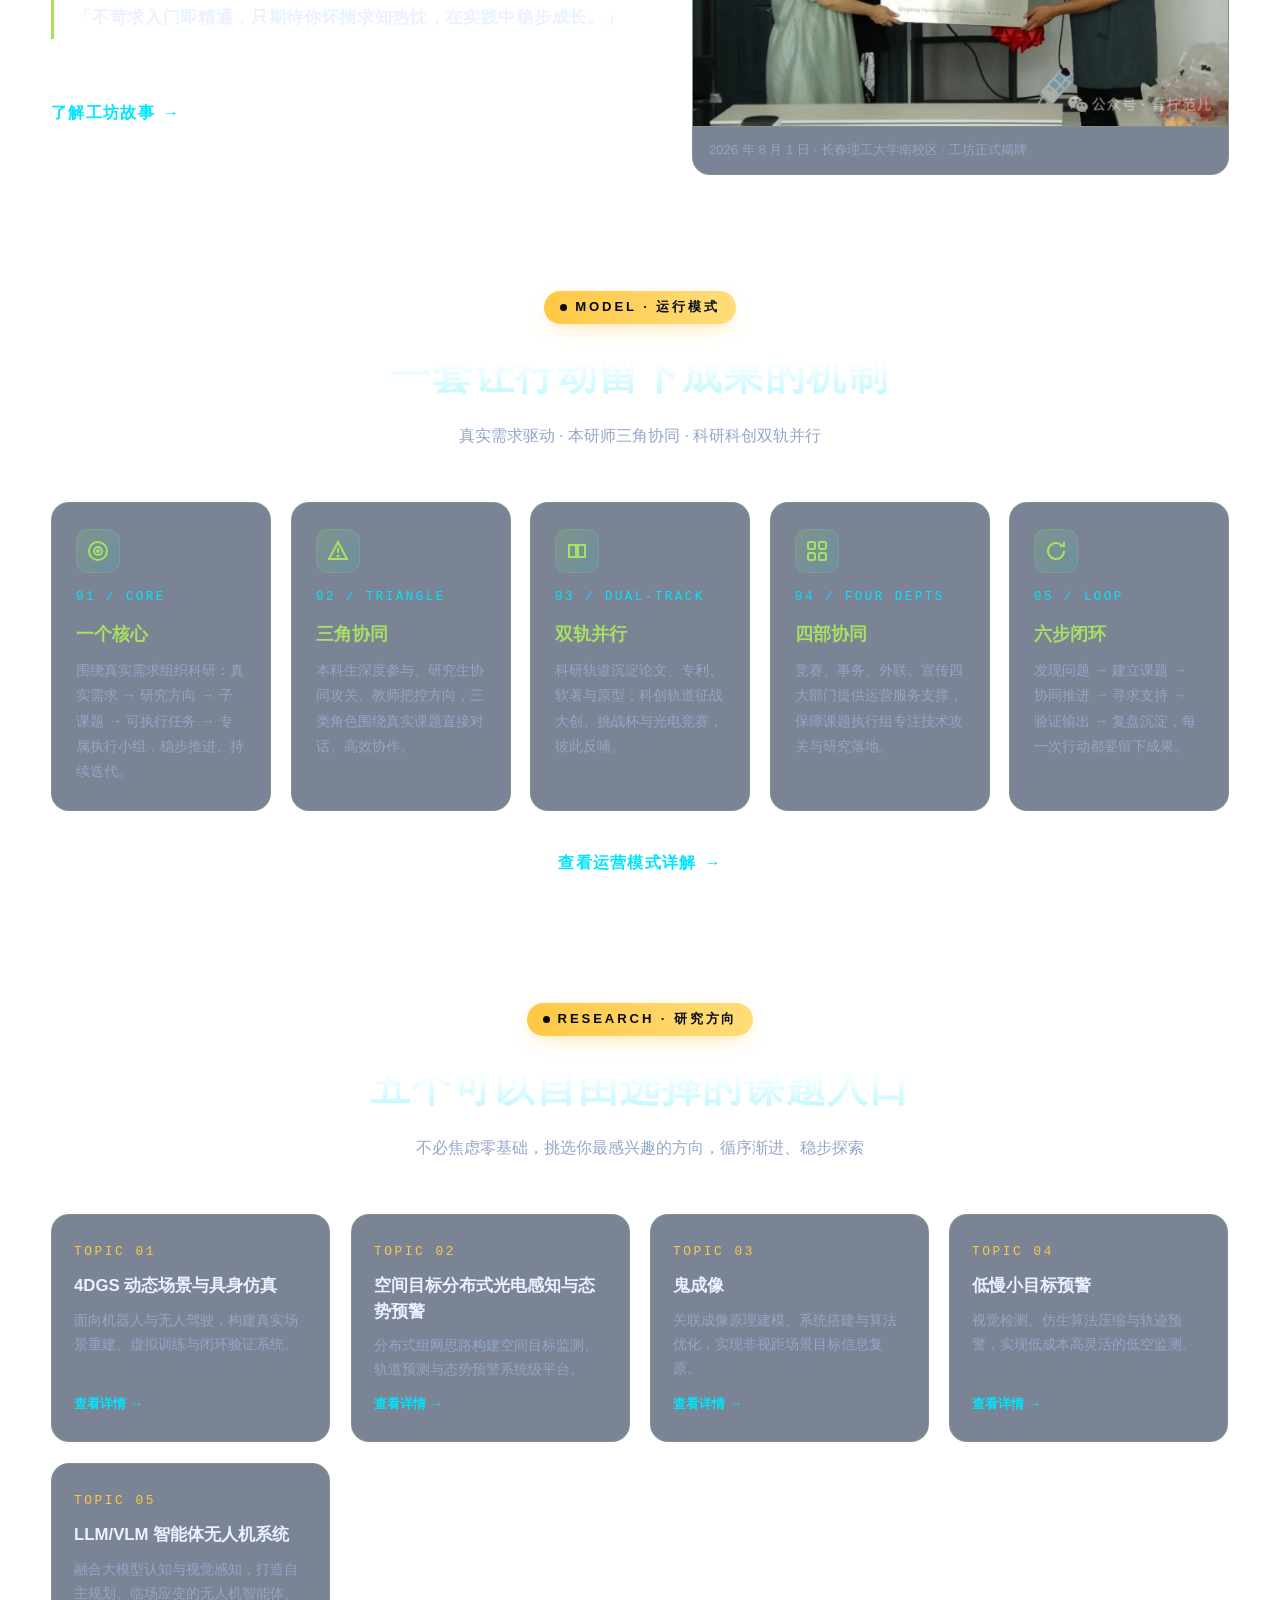
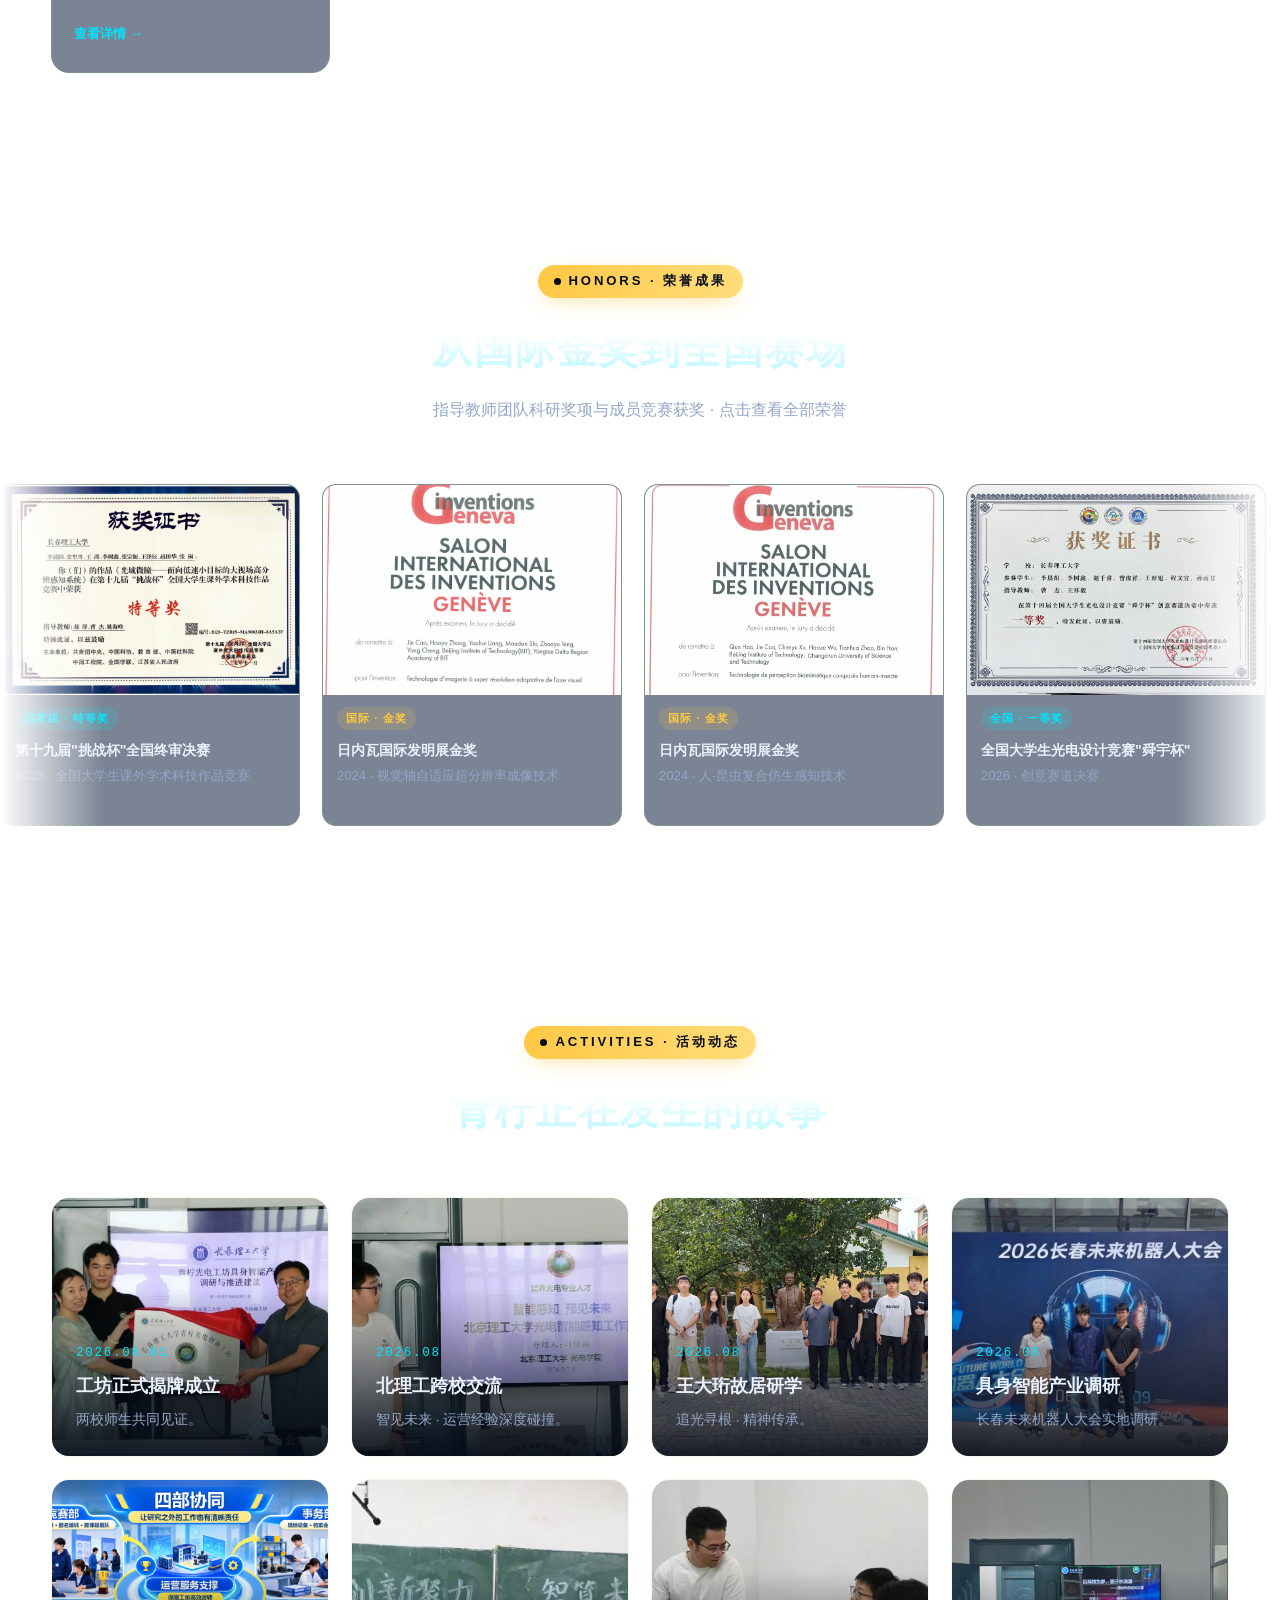
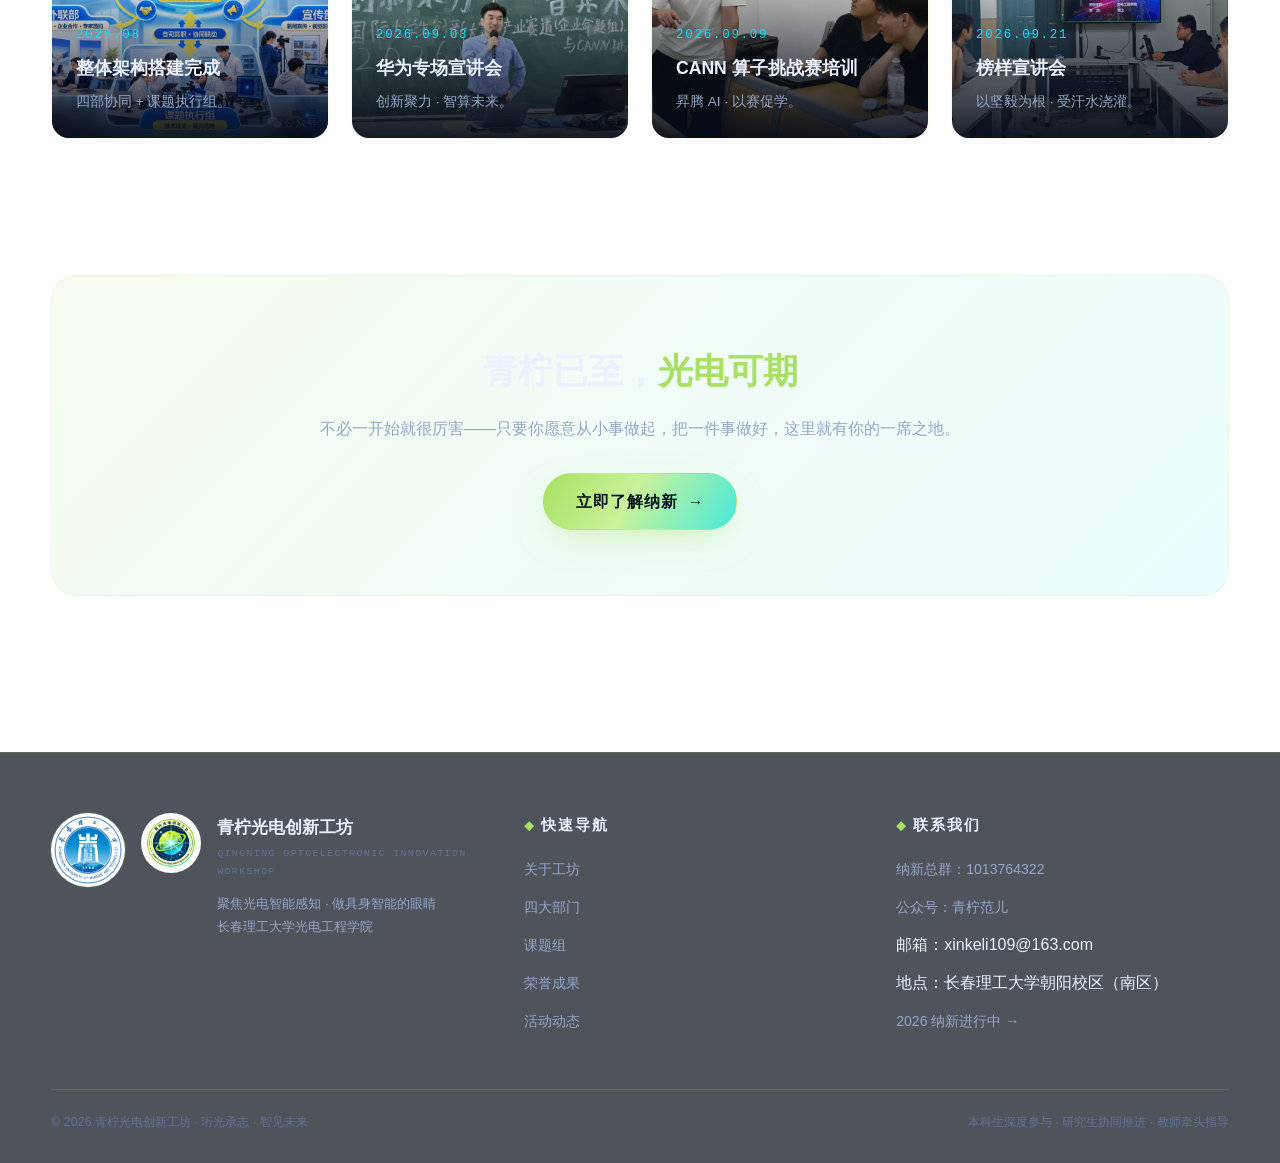
==== commit 067482cc: "优化性能并精简代码注释：星场粒子减30%，点击动画加上限与DOM池化，移除全部注释，静态资源加版本号" ====
--- a/index.html
+++ b/index.html
@@ -1,4 +1,4 @@
-<!DOCTYPE html>
+﻿<!DOCTYPE html>
 <html lang="zh-CN">
 <head>
 <meta charset="UTF-8">
@@ -7,7 +7,7 @@
 <meta name="description" content="长春理工大学青柠光电创新工坊——聚焦光电智能感知，探索光电感知与具身智能的交叉领域，做具身智能的眼睛。">
 <link rel="icon" type="image/png" href="favicon.png">
 <link rel="apple-touch-icon" href="assets/img/apple-touch-icon.png">
-<link rel="stylesheet" href="css/style.css">
+<link rel="stylesheet" href="css/style.css?v=3">
 <noscript><style>.reveal{opacity:1!important;transform:none!important}</style></noscript>
 </head>
 <body data-scene="dense">
@@ -33,7 +33,6 @@
   </div>
 </nav>
 
-<!-- ============ HERO ============ -->
 <header class="hero">
   <div class="hero-orbit" aria-hidden="true">
     <div class="ring r1"><span class="sat"></span></div>
@@ -57,7 +56,6 @@
   <div class="scroll-hint">SCROLL</div>
 </header>
 
-<!-- ============ 数据 ============ -->
 <div class="stats">
   <div class="container stats-grid">
     <div class="stat reveal"><div class="num"><span data-count="2026">0</span></div><div class="label">正式揭牌成立</div></div>
@@ -67,7 +65,6 @@
   </div>
 </div>
 
-<!-- ============ 关于速览 ============ -->
 <section id="about">
   <div class="container">
     <div class="section-head reveal">
@@ -89,7 +86,6 @@
   </div>
 </section>
 
-<!-- ============ 运营模式 ============ -->
 <section style="padding-top:20px">
   <div class="container">
     <div class="section-head reveal">
@@ -135,7 +131,6 @@
   </div>
 </section>
 
-<!-- ============ 课题组速览 ============ -->
 <section style="padding-top:30px">
   <div class="container">
     <div class="section-head reveal">
@@ -153,7 +148,6 @@
   </div>
 </section>
 
-<!-- ============ 荣誉跑马灯 ============ -->
 <section>
   <div class="container">
     <div class="section-head reveal">
@@ -172,7 +166,7 @@
       <a href="honors.html" class="honor-slide"><img src="assets/img/honors/honor-07.png" alt="AIC算法大赛全国一等奖"><div class="cap"><span class="badge-rank rank-nat">全国 · 一等奖</span><b>全球校园人工智能算法精英大赛全国总决赛</b>2024 · AIC</div></a>
       <a href="honors.html" class="honor-slide"><img src="assets/img/honors/honor-13.jpg" alt="中国国际大学生创新大赛银奖"><div class="cap"><span class="badge-rank rank-nat">全国 · 银奖</span><b>中国国际大学生创新大赛</b>2025 · 量子光芯项目</div></a>
       <a href="honors.html" class="honor-slide"><img src="assets/img/honors/honor-24.jpg" alt="RAICOM全国总决赛二等奖"><div class="cap"><span class="badge-rank rank-nat">全国 · 二等奖</span><b>睿抗机器人开发者大赛（RAICOM）全国总决赛</b>2026 · 应用场景分析竞赛</div></a>
-      <!-- 复制一组保证无缝 -->
+      
       <a href="honors.html" class="honor-slide"><img src="assets/img/honors/honor-04.jpg" alt=""><div class="cap"><span class="badge-rank rank-nat">国家级 · 特等奖</span><b>第十九届"挑战杯"全国终审决赛</b>2025</div></a>
       <a href="honors.html" class="honor-slide"><img src="assets/img/honors/honor-01.png" alt=""><div class="cap"><span class="badge-rank rank-intl">国际 · 金奖</span><b>日内瓦国际发明展金奖</b>2024</div></a>
       <a href="honors.html" class="honor-slide"><img src="assets/img/honors/honor-02.jpeg" alt=""><div class="cap"><span class="badge-rank rank-intl">国际 · 金奖</span><b>日内瓦国际发明展金奖</b>2024</div></a>
@@ -185,7 +179,6 @@
   </div>
 </section>
 
-<!-- ============ 活动精选 ============ -->
 <section>
   <div class="container">
     <div class="section-head reveal">
@@ -229,7 +222,6 @@
   </div>
 </section>
 
-<!-- ============ CTA ============ -->
 <section style="padding-top:10px">
   <div class="container">
     <div class="cta-band reveal">
@@ -240,7 +232,6 @@
   </div>
 </section>
 
-<!-- ============ 页脚 ============ -->
 <footer class="footer">
   <div class="container">
     <div class="footer-top">
@@ -281,9 +272,9 @@
   </div>
 </footer>
 
-<script src="js/cursor.js"></script>
-<script src="js/scene.js"></script>
-<script src="js/main.js"></script>
-<script src="js/extras.js"></script>
+<script src="js/cursor.js?v=3"></script>
+<script src="js/scene.js?v=3"></script>
+<script src="js/main.js?v=3"></script>
+<script src="js/extras.js?v=3"></script>
 </body>
 </html>
--- a/css/style.css
+++ b/css/style.css
@@ -1,8 +1,3 @@
-/* ============================================================
-   青柠光电创新工坊官网 · 全站样式
-   主题：深空海军蓝 × 青柠绿 × 电子青
-   ============================================================ */
-
 :root{
   --bg-0:#050B18;
   --bg-1:#0A1628;
@@ -49,12 +44,10 @@
 
 ::selection{background:rgba(168,224,99,.32);color:#fff}
 
-/* ---------- 背景星场画布 ---------- */
 #scene{position:fixed;inset:0;width:100%;height:100%;z-index:-2;pointer-events:none}
 .bg-veil{position:fixed;inset:0;z-index:-1;pointer-events:none;
   background:radial-gradient(1200px 800px at 50% 110%, rgba(13,31,60,.55), transparent 70%)}
 
-/* ---------- 布局容器 ---------- */
 .container{width:min(1200px,92%);margin:0 auto}
 section{padding:96px 0;position:relative}
 .section-head{margin-bottom:52px;text-align:center}
@@ -74,7 +67,6 @@
 .section-head .sub{color:var(--muted);margin-top:12px;font-size:1rem}
 .text-cyan{color:var(--cyan)} .text-lime{color:var(--lime)} .text-yellow{color:var(--yellow)}
 
-/* ---------- 按钮 ---------- */
 .btn{
   position:relative;overflow:hidden;display:inline-flex;align-items:center;gap:10px;
   padding:14px 32px;border-radius:999px;font-size:.98rem;font-weight:700;letter-spacing:.06em;
@@ -91,7 +83,6 @@
 .btn .arr{transition:transform .25s}
 .btn:hover .arr{transform:translateX(4px)}
 
-/* ---------- 导航 ---------- */
 .nav{
   position:fixed;top:0;left:0;right:0;height:var(--nav-h);z-index:100;
   display:flex;align-items:center;transition:background .3s,box-shadow .3s,border-color .3s;
@@ -121,7 +112,6 @@
 .scroll-progress{position:fixed;top:0;left:0;height:3px;width:0;z-index:101;
   background:linear-gradient(90deg,var(--lime),var(--cyan));box-shadow:0 0 12px rgba(0,229,255,.8)}
 
-/* ---------- Hero（首页） ---------- */
 .hero{min-height:100svh;display:flex;align-items:center;justify-content:center;text-align:center;padding:calc(var(--nav-h) + 40px) 0 60px;position:relative}
 .hero-orbit{position:absolute;left:50%;top:52%;transform:translate(-50%,-50%);width:min(760px,92vw);height:min(760px,92vw);pointer-events:none;opacity:.75}
 .hero-orbit .ring{position:absolute;inset:0;border-radius:50%;border:1px dashed rgba(0,229,255,.18);animation:spin 60s linear infinite}
@@ -158,7 +148,6 @@
   background:linear-gradient(var(--cyan),transparent);animation:drip 1.8s ease-in-out infinite}
 @keyframes drip{0%{transform:scaleY(0);transform-origin:top}55%{transform:scaleY(1);transform-origin:top}56%{transform-origin:bottom}100%{transform:scaleY(0);transform-origin:bottom}}
 
-/* ---------- 数据条 ---------- */
 .stats{border-top:1px solid var(--line);border-bottom:1px solid var(--line);
   background:linear-gradient(180deg,rgba(0,229,255,.04),rgba(168,224,99,.03));}
 .stats-grid{display:grid;grid-template-columns:repeat(4,1fr)}
@@ -169,7 +158,6 @@
 .stat .num .suffix{font-size:.6em}
 .stat .label{color:var(--muted);font-size:.9rem;letter-spacing:.12em;margin-top:6px}
 
-/* ---------- 通用卡片 / 网格 ---------- */
 .card{
   background:var(--card);border:1px solid var(--line);border-radius:var(--radius);
   padding:30px;backdrop-filter:blur(8px);-webkit-backdrop-filter:blur(8px);
@@ -181,7 +169,6 @@
 .grid-3{display:grid;grid-template-columns:repeat(3,1fr);gap:26px}
 .grid-4{display:grid;grid-template-columns:repeat(4,1fr);gap:22px}
 
-/* 倾斜卡光标辉光 */
 .tilt{transform-style:preserve-3d;will-change:transform}
 .tilt-glow{position:relative;overflow:hidden}
 .tilt-glow::before{
@@ -190,7 +177,6 @@
 }
 .tilt-glow:hover::before{opacity:1}
 
-/* ---------- 首页：运营模式五连 ---------- */
 .mode-card{padding:26px 24px}
 .mode-card .idx{font-family:var(--font-mono);font-size:.78rem;color:var(--cyan);letter-spacing:.2em}
 .mode-card h3{margin:10px 0 8px;font-size:1.12rem}
@@ -202,14 +188,12 @@
 .more-link{display:inline-flex;align-items:center;gap:8px;margin-top:38px;color:var(--cyan);font-weight:700;letter-spacing:.08em}
 .more-link .arr{transition:transform .25s}.more-link:hover .arr{transform:translateX(6px)}
 
-/* ---------- 课题组迷你卡 ---------- */
 .topic-mini{padding:26px 22px;display:flex;flex-direction:column;gap:10px;min-height:210px}
 .topic-mini .no{font-family:var(--font-mono);color:var(--yellow);font-size:.8rem;letter-spacing:.2em}
 .topic-mini h3{font-size:1.05rem;line-height:1.5}
 .topic-mini p{color:var(--muted);font-size:.86rem;flex:1}
 .topic-mini .go{color:var(--cyan);font-size:.84rem;font-weight:700}
 
-/* ---------- 荣誉跑马灯 ---------- */
 .marquee{overflow:hidden;position:relative;padding:8px 0;
   -webkit-mask-image:linear-gradient(90deg,transparent,#000 8%,#000 92%,transparent);
   mask-image:linear-gradient(90deg,transparent,#000 8%,#000 92%,transparent)}
@@ -227,7 +211,6 @@
 .rank-nat{background:rgba(0,229,255,.14);color:var(--cyan)}
 .rank-pro{background:rgba(168,224,99,.14);color:var(--lime)}
 
-/* ---------- 活动照片卡 ---------- */
 .photo-card{border-radius:var(--radius);overflow:hidden;position:relative;border:1px solid var(--line);min-height:340px;display:flex;align-items:flex-end}
 .photo-card img{position:absolute;inset:0;width:100%;height:100%;object-fit:cover;transition:transform .6s cubic-bezier(.2,.7,.3,1)}
 .photo-card:hover img{transform:scale(1.07)}
@@ -237,20 +220,17 @@
 .photo-card .pc-cap h3{margin:6px 0 6px;font-size:1.1rem}
 .photo-card .pc-cap p{color:var(--muted);font-size:.85rem}
 
-/* ---------- CTA 条 ---------- */
 .cta-band{margin:30px 0 0;border-radius:26px;padding:64px 40px;text-align:center;position:relative;overflow:hidden;
   background:linear-gradient(135deg,rgba(168,224,99,.1),rgba(0,229,255,.08));border:1px solid var(--line)}
 .cta-band h2{font-size:clamp(1.5rem,3vw,2.2rem);font-weight:900}
 .cta-band p{color:var(--muted);margin:14px 0 30px}
 
-/* ---------- 内页头 ---------- */
 .page-hero{padding:calc(var(--nav-h) + 84px) 0 60px;text-align:center;position:relative}
 .page-hero .pre{font-family:var(--font-mono);letter-spacing:.3em;color:var(--cyan);font-size:.76rem}
 .page-hero h1{margin-top:14px;font-size:clamp(2.1rem,5vw,3.4rem);font-weight:900;
   background:linear-gradient(180deg,#fff 30%,var(--cyan-soft) 130%);-webkit-background-clip:text;background-clip:text;color:transparent}
 .page-hero p{color:var(--muted);max-width:640px;margin:16px auto 0}
 
-/* ---------- 关于页 ---------- */
 .split{display:grid;grid-template-columns:1.05fr .95fr;gap:48px;align-items:center}
 .split.rev{grid-template-columns:.95fr 1.05fr}
 .prose p{color:var(--muted);margin-bottom:18px}
@@ -268,7 +248,6 @@
 .md-text h3{font-size:1.5rem;margin:8px 0 12px}
 .md-text p{color:var(--muted)}
 
-/* 教师卡 */
 .teacher-card{text-align:center;padding:28px 18px}
 .teacher-card .avatar{width:160px;height:200px;margin:0 auto 16px;border-radius:18px;overflow:hidden;border:2px solid var(--line-cyan);
   box-shadow:0 10px 34px rgba(0,229,255,.14),inset 0 0 0 1px rgba(255,255,255,.04);background:#fff;transition:transform .4s,border-color .4s,box-shadow .4s}
@@ -282,7 +261,6 @@
 .person-chip b{color:var(--cyan-soft)}
 .person-chip:hover{border-color:var(--cyan);color:var(--ink);transform:translateY(-2px)}
 
-/* ---------- 部门页 ---------- */
 .dept-card{padding:34px 30px;display:flex;flex-direction:column;gap:16px}
 .dept-head{display:flex;align-items:center;gap:20px}
 .dept-badge{width:92px;height:92px;flex:none;border-radius:50%;position:relative}
@@ -302,7 +280,6 @@
 .dept-note{margin-top:34px;text-align:center;color:var(--muted)}
 .dept-note b{color:var(--yellow)}
 
-/* ---------- 课题组页 ---------- */
 .acc-item{border:1px solid var(--line);border-radius:var(--radius);background:var(--card);margin-bottom:18px;overflow:hidden;transition:border-color .3s}
 .acc-item.open{border-color:rgba(168,224,99,.5)}
 .acc-head{width:100%;text-align:left;background:none;border:0;color:var(--ink);padding:26px 30px;display:flex;align-items:center;gap:20px;cursor:none}
@@ -323,7 +300,6 @@
 .path-step b{display:block;margin-bottom:3px}
 .path-step span{color:var(--muted);font-size:.85rem}
 
-/* ---------- 荣誉页 ---------- */
 .filter-bar{display:flex;gap:12px;justify-content:center;flex-wrap:wrap;margin-bottom:42px}
 .chip{padding:9px 22px;border-radius:999px;border:1px solid var(--line);background:rgba(13,31,60,.5);color:var(--muted);font-size:.88rem;transition:.3s}
 .chip:hover{color:var(--ink);border-color:var(--cyan)}
@@ -344,7 +320,6 @@
 .text-honor{border-style:dashed;display:flex;flex-direction:column;justify-content:center;gap:8px;padding:26px;min-height:220px}
 .text-honor .h-meta{margin-top:auto}
 
-/* ---------- 实体荣誉墙 ---------- */
 .honor-wall{padding:40px 0 10px}
 .honor-wall .wall-quote{max-width:720px;margin:0 auto 28px;text-align:center;font-size:1.05rem;color:var(--muted);font-style:italic;letter-spacing:.04em;line-height:1.7}
 .honor-wall .wall-quote::before{content:"「";color:var(--lime);margin-right:4px}
@@ -357,7 +332,6 @@
 .honor-wall .wall-caption{display:flex;align-items:center;justify-content:center;gap:14px;margin-top:16px;color:var(--faint);font-size:.78rem;font-family:var(--font-mono);letter-spacing:.14em}
 .honor-wall .wall-caption .d{color:var(--cyan)}
 
-/* ---------- 荣誉 3D 旋转木马（全部荣誉视图） ---------- */
 .hcarousel-mount{position:relative;height:520px;margin:10px 0 6px;overflow:hidden;border-radius:20px;
   -webkit-mask-image:linear-gradient(90deg,transparent,#000 10%,#000 90%,transparent);
   mask-image:linear-gradient(90deg,transparent,#000 10%,#000 90%,transparent)}
@@ -391,7 +365,6 @@
   .hc-img{flex-basis:165px}
 }
 
-/* ---------- 活动时间线 ---------- */
 .timeline{position:relative;max-width:880px;margin:0 auto;padding-left:8px}
 .timeline::before{content:"";position:absolute;left:9px;top:6px;bottom:6px;width:2px;
   background:linear-gradient(var(--lime),var(--cyan),transparent)}
@@ -407,7 +380,6 @@
 .photo-thumb img{width:100%;height:100%;object-fit:cover;transition:transform .5s}
 .photo-thumb:hover img{transform:scale(1.08)}
 
-/* ---------- 加入页 ---------- */
 .join-flow{display:grid;grid-template-columns:repeat(3,1fr);gap:22px;counter-reset:step}
 .flow-step{position:relative;padding:28px 24px;border-radius:var(--radius);background:var(--card);border:1px solid var(--line)}
 .flow-step::before{counter-increment:step;content:"0" counter(step);position:absolute;top:18px;right:22px;
@@ -435,7 +407,6 @@
   padding:20px;border-radius:16px;border:1px dashed var(--line-cyan);background:rgba(0,229,255,.04)}
 .qr-total b{font-family:var(--font-mono);color:var(--yellow);font-size:1.15rem;letter-spacing:.08em}
 
-/* ---------- Lightbox / Toast ---------- */
 .lightbox{position:fixed;inset:0;z-index:200;background:rgba(3,8,20,.94);backdrop-filter:blur(6px);
   display:none;align-items:center;justify-content:center;flex-direction:column;padding:5vh 5vw}
 .lightbox.show{display:flex;animation:fade .25s ease}
@@ -454,7 +425,6 @@
   padding:12px 26px;border-radius:999px;font-weight:700;font-size:.9rem;opacity:0;pointer-events:none;transition:.35s}
 .toast.show{opacity:1;transform:translate(-50%,0)}
 
-/* ---------- 页脚 ---------- */
 .footer{border-top:1px solid var(--line);margin-top:60px;background:rgba(5,11,24,.7);padding:60px 0 30px}
 .footer-top{display:grid;grid-template-columns:1.3fr 1fr 1fr;gap:40px}
 .footer-brand{display:flex;gap:16px;align-items:flex-start}
@@ -471,12 +441,10 @@
 .footer-bottom{margin-top:44px;padding-top:22px;border-top:1px solid var(--line);
   display:flex;justify-content:space-between;gap:12px;flex-wrap:wrap;color:var(--faint);font-size:.78rem}
 
-/* ---------- 滚动显现 ---------- */
 .reveal{opacity:0;transform:translateY(34px);transition:opacity .8s cubic-bezier(.2,.7,.3,1),transform .8s cubic-bezier(.2,.7,.3,1)}
 .reveal.in{opacity:1;transform:none}
 .reveal.d1{transition-delay:.08s}.reveal.d2{transition-delay:.16s}.reveal.d3{transition-delay:.24s}.reveal.d4{transition-delay:.32s}
 
-/* ---------- 自定义光标（高级版） ---------- */
 @media (pointer:fine){
   body.qn-cursor,body.qn-cursor *{cursor:none!important}
 }
@@ -497,7 +465,6 @@
 @keyframes ripple3{from{width:6px;height:6px;opacity:.6}to{width:90px;height:90px;opacity:0}}
 .cursor-trail{position:fixed;border-radius:50%;pointer-events:none;z-index:9996;transform:translate(-50%,-50%);background:var(--cyan);box-shadow:0 0 8px 2px rgba(0,229,255,.7)}
 
-/* ---------- 响应式 ---------- */
 @media (max-width:1024px){
   .grid-4{grid-template-columns:repeat(2,1fr)}
   .grid-3{grid-template-columns:repeat(2,1fr)}
@@ -542,7 +509,6 @@
   .dept-head{flex-direction:column;text-align:center}
 }
 
-/* 尊重减少动效偏好 */
 @media (prefers-reduced-motion:reduce){
   *,*::before,*::after{animation-duration:.01ms!important;animation-iteration-count:1!important;transition-duration:.01ms!important}
   html{scroll-behavior:auto}
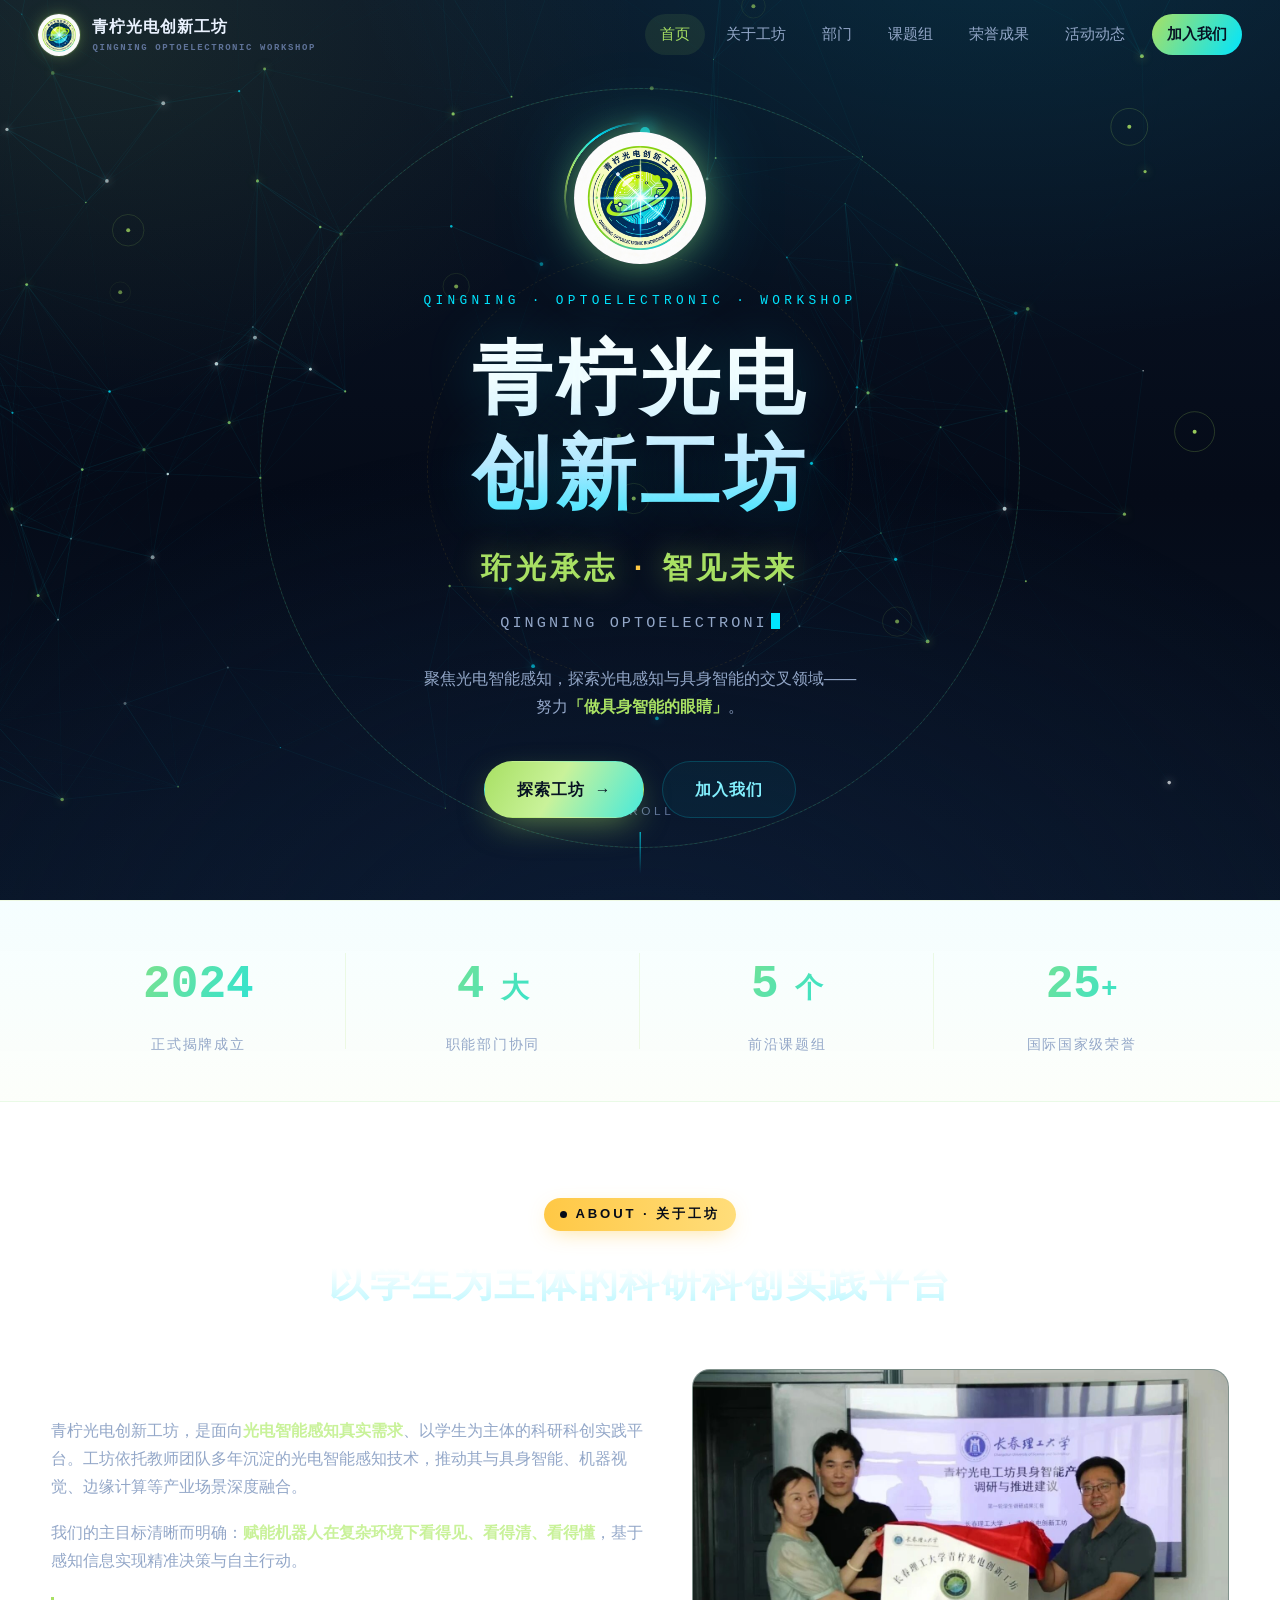
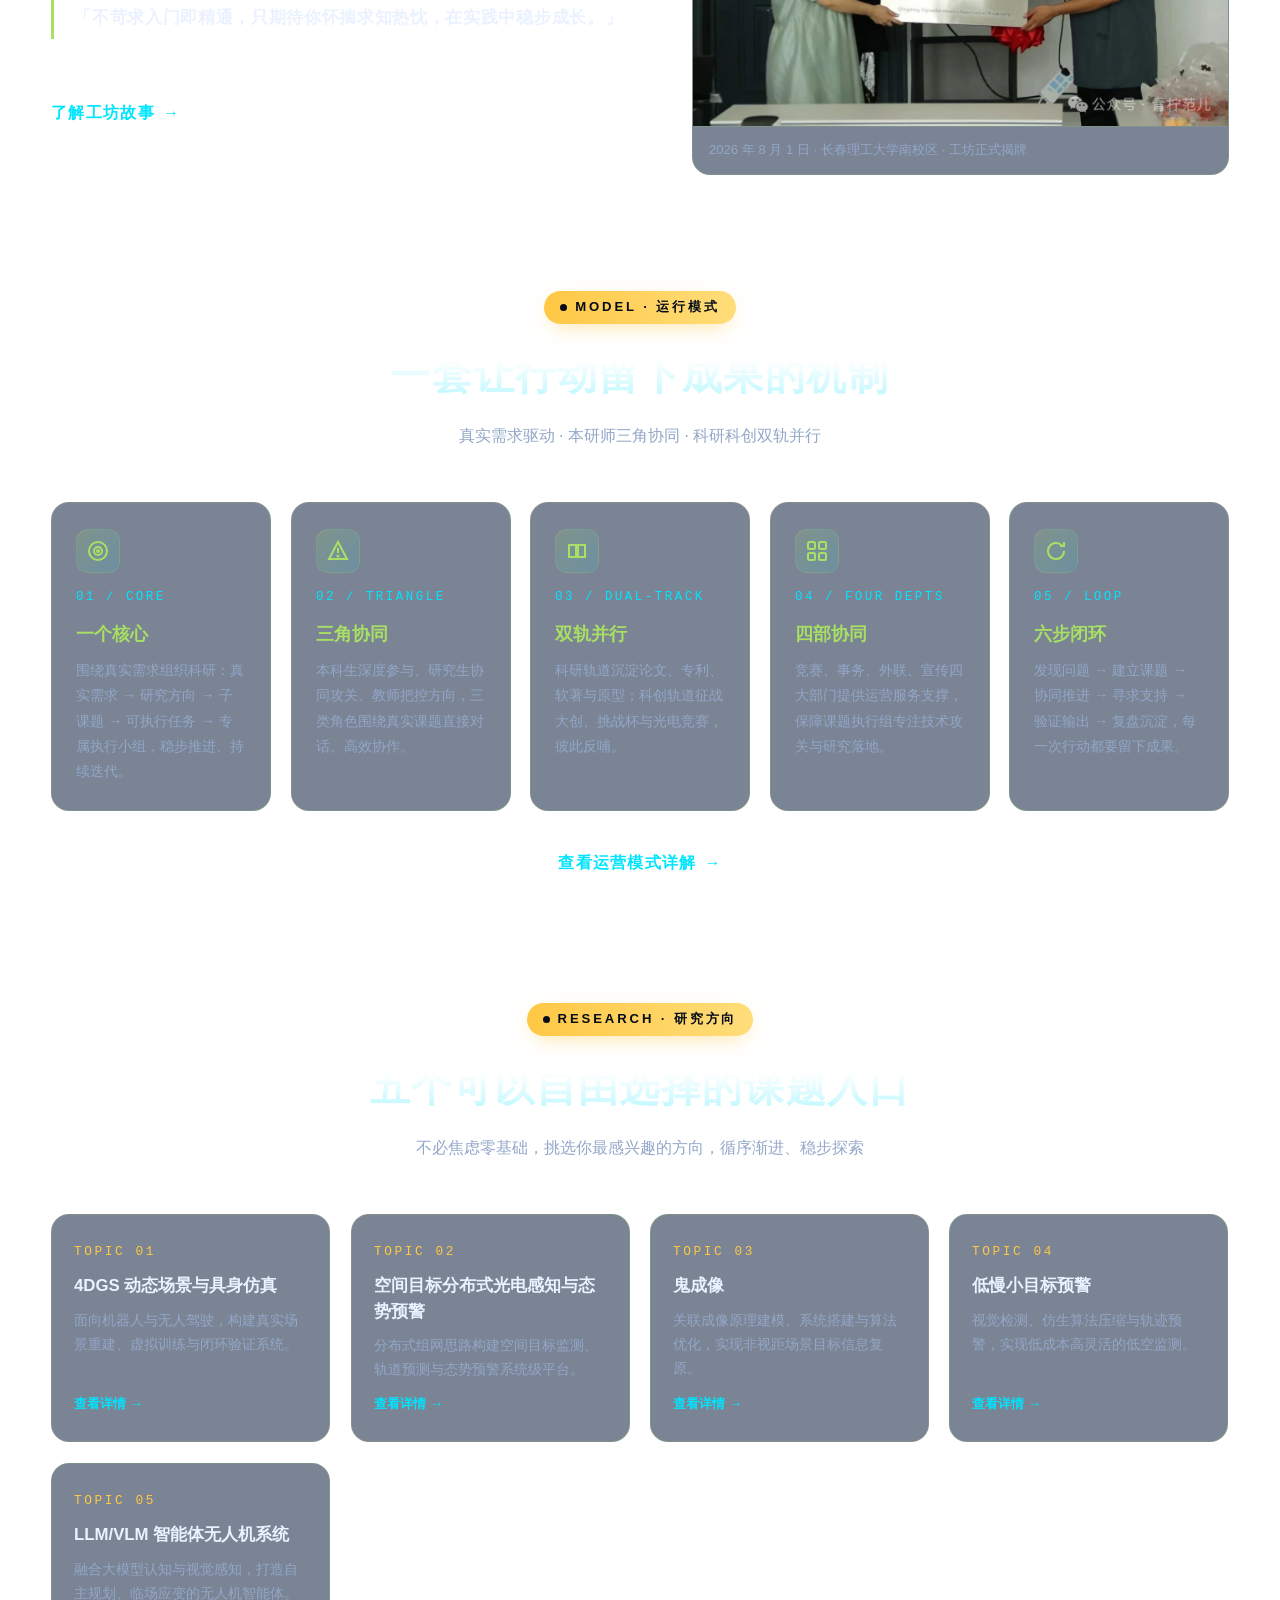
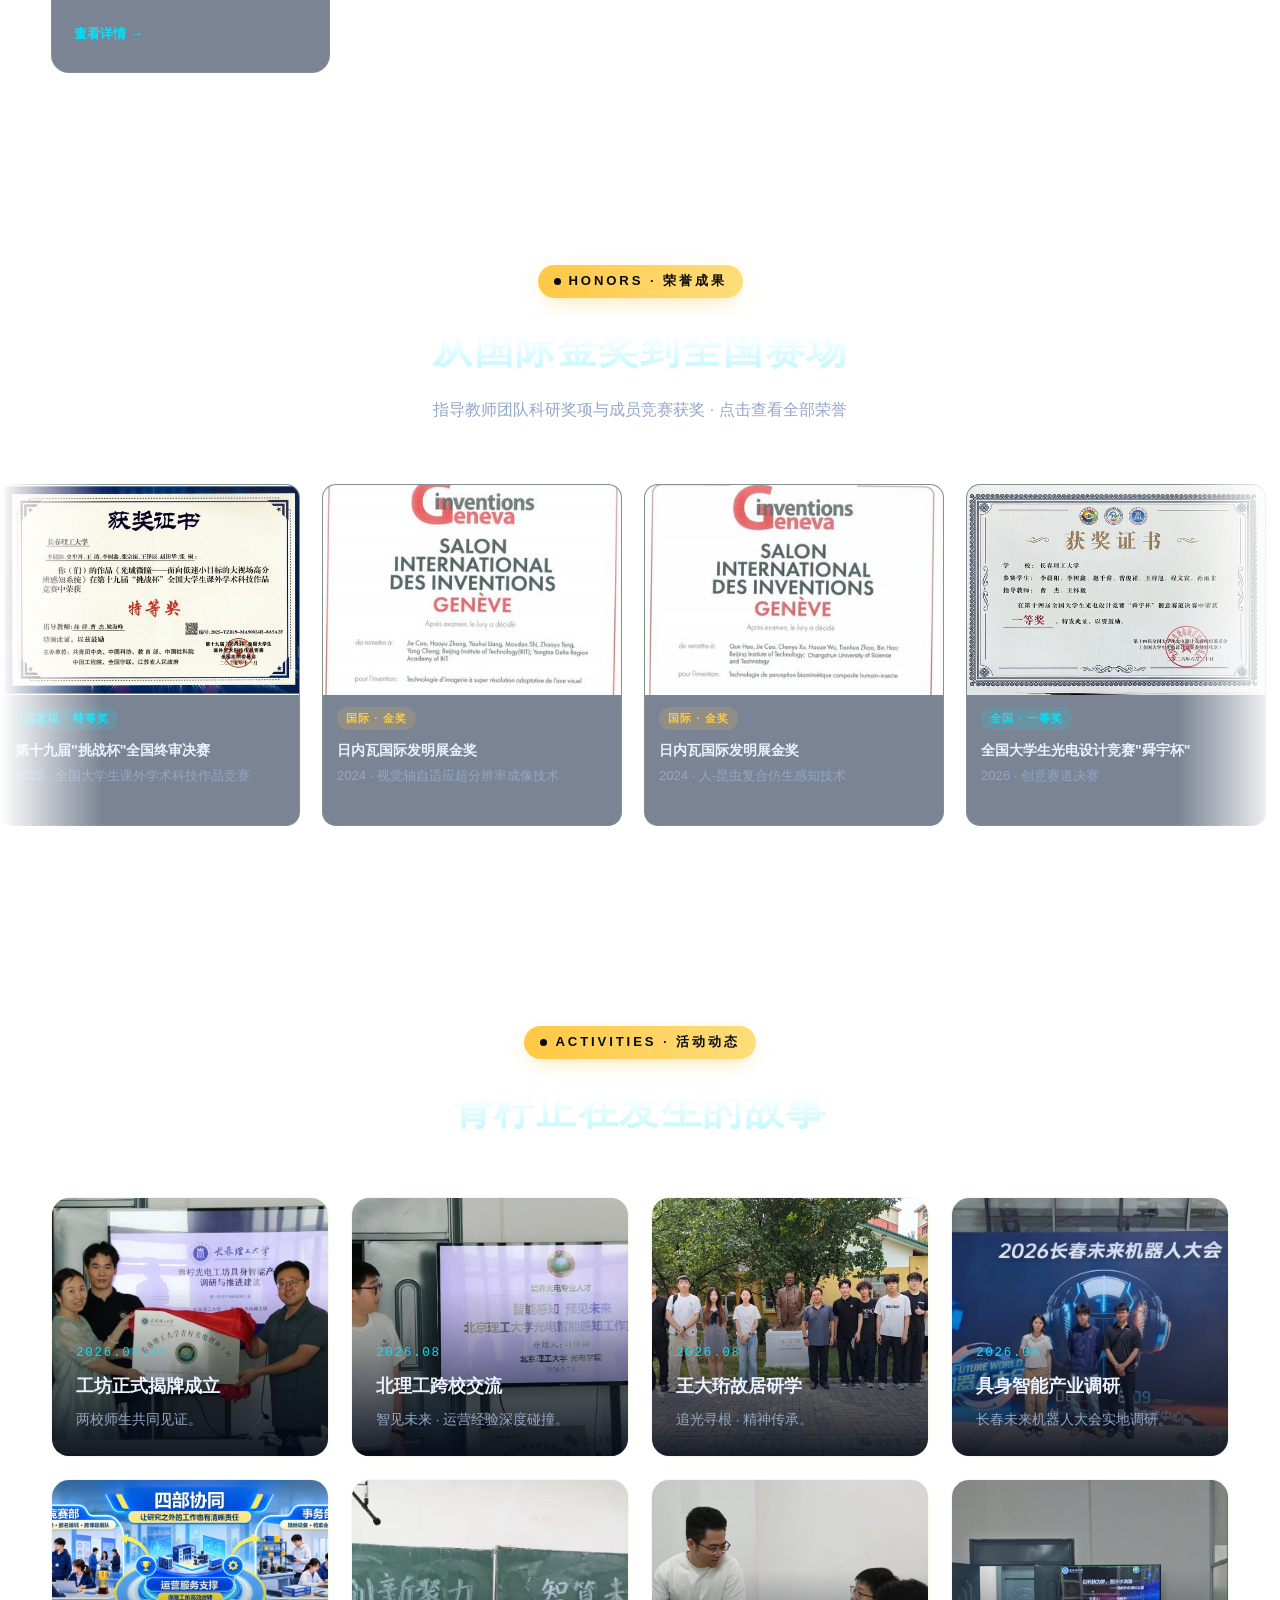
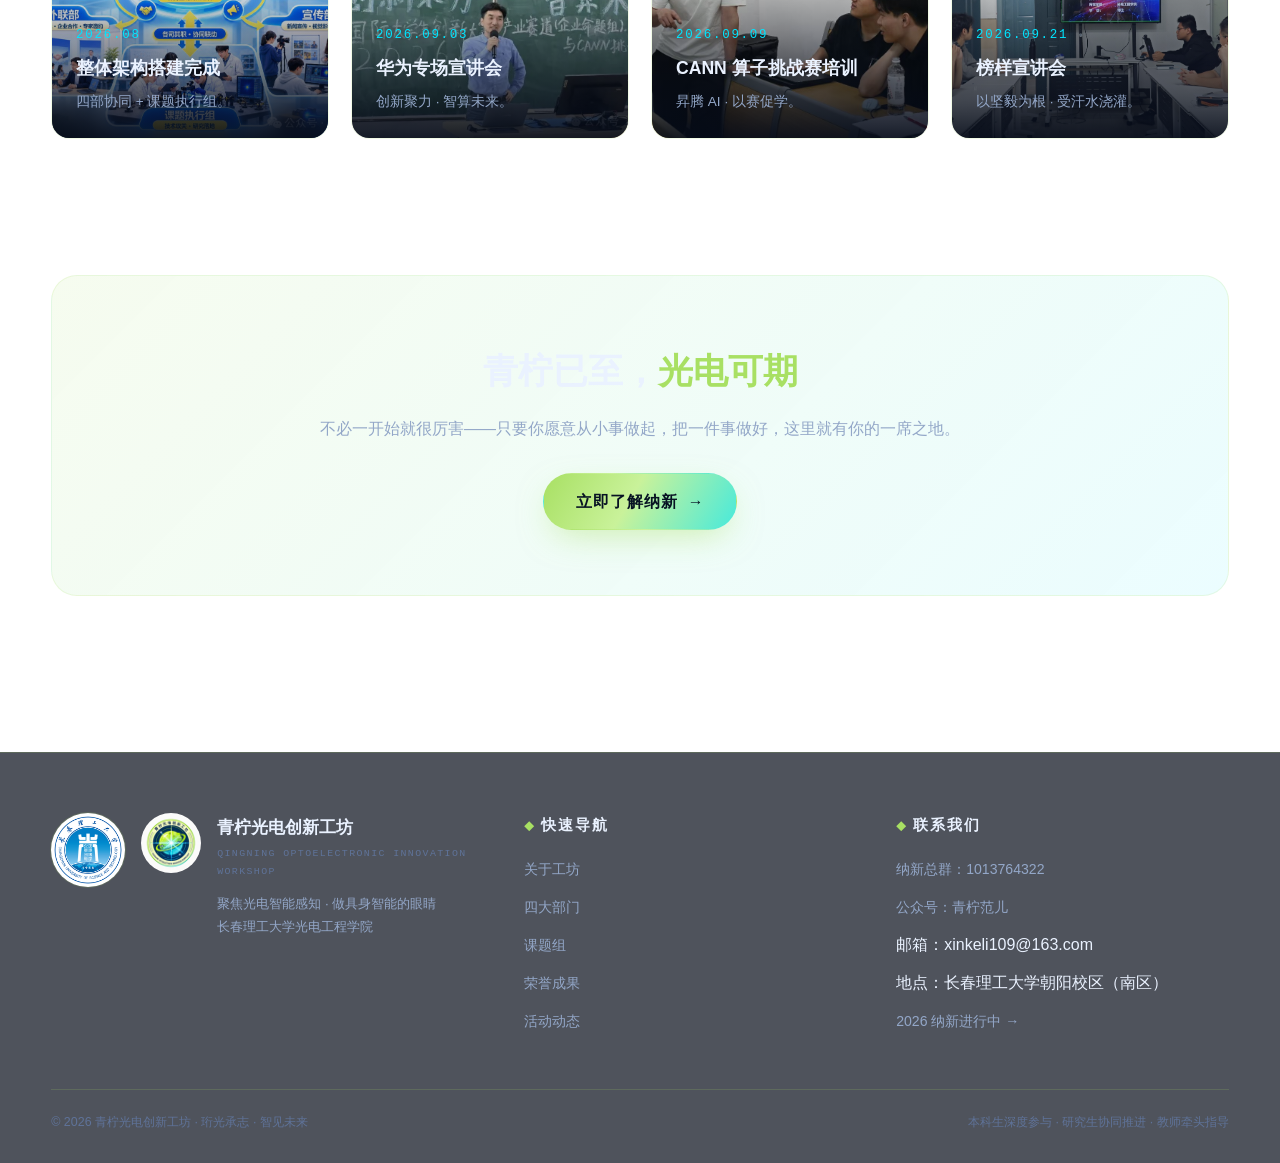
==== commit 2a51e1bf: "全站图片压缩优化：总量63.5MB降至约10MB，证书生成缩略图+高清图双版本，灯箱按加载高清图" ====
--- a/index.html
+++ b/index.html
@@ -158,23 +158,23 @@
   </div>
   <div class="marquee reveal">
     <div class="marquee-track">
-      <a href="honors.html" class="honor-slide"><img src="assets/img/honors/honor-04.jpg" alt="挑战杯特等奖证书"><div class="cap"><span class="badge-rank rank-nat">国家级 · 特等奖</span><b>第十九届"挑战杯"全国终审决赛</b>2025 · 全国大学生课外学术科技作品竞赛</div></a>
-      <a href="honors.html" class="honor-slide"><img src="assets/img/honors/honor-01.png" alt="日内瓦国际发明展金奖"><div class="cap"><span class="badge-rank rank-intl">国际 · 金奖</span><b>日内瓦国际发明展金奖</b>2024 · 视觉轴自适应超分辨率成像技术</div></a>
-      <a href="honors.html" class="honor-slide"><img src="assets/img/honors/honor-02.jpeg" alt="日内瓦国际发明展金奖"><div class="cap"><span class="badge-rank rank-intl">国际 · 金奖</span><b>日内瓦国际发明展金奖</b>2024 · 人-昆虫复合仿生感知技术</div></a>
-      <a href="honors.html" class="honor-slide"><img src="assets/img/honors/honor-05.jpg" alt="光电设计竞赛舜宇杯一等奖"><div class="cap"><span class="badge-rank rank-nat">全国 · 一等奖</span><b>全国大学生光电设计竞赛"舜宇杯"</b>2026 · 创意赛道决赛</div></a>
-      <a href="honors.html" class="honor-slide"><img src="assets/img/honors/honor-06.jpeg" alt="曦智杯一等奖"><div class="cap"><span class="badge-rank rank-nat">全国 · 一等奖</span><b>全国大学生光电设计竞赛"曦智杯"</b>2024 · 创意赛道决赛</div></a>
-      <a href="honors.html" class="honor-slide"><img src="assets/img/honors/honor-07.png" alt="AIC算法大赛全国一等奖"><div class="cap"><span class="badge-rank rank-nat">全国 · 一等奖</span><b>全球校园人工智能算法精英大赛全国总决赛</b>2024 · AIC</div></a>
-      <a href="honors.html" class="honor-slide"><img src="assets/img/honors/honor-13.jpg" alt="中国国际大学生创新大赛银奖"><div class="cap"><span class="badge-rank rank-nat">全国 · 银奖</span><b>中国国际大学生创新大赛</b>2025 · 量子光芯项目</div></a>
-      <a href="honors.html" class="honor-slide"><img src="assets/img/honors/honor-24.jpg" alt="RAICOM全国总决赛二等奖"><div class="cap"><span class="badge-rank rank-nat">全国 · 二等奖</span><b>睿抗机器人开发者大赛（RAICOM）全国总决赛</b>2026 · 应用场景分析竞赛</div></a>
+      <a href="honors.html" class="honor-slide"><img src="assets/img/honors/honor-04-th.jpg" alt="挑战杯特等奖证书"><div class="cap"><span class="badge-rank rank-nat">国家级 · 特等奖</span><b>第十九届"挑战杯"全国终审决赛</b>2025 · 全国大学生课外学术科技作品竞赛</div></a>
+      <a href="honors.html" class="honor-slide"><img src="assets/img/honors/honor-01-th.jpg" alt="日内瓦国际发明展金奖"><div class="cap"><span class="badge-rank rank-intl">国际 · 金奖</span><b>日内瓦国际发明展金奖</b>2024 · 视觉轴自适应超分辨率成像技术</div></a>
+      <a href="honors.html" class="honor-slide"><img src="assets/img/honors/honor-02-th.jpg" alt="日内瓦国际发明展金奖"><div class="cap"><span class="badge-rank rank-intl">国际 · 金奖</span><b>日内瓦国际发明展金奖</b>2024 · 人-昆虫复合仿生感知技术</div></a>
+      <a href="honors.html" class="honor-slide"><img src="assets/img/honors/honor-05-th.jpg" alt="光电设计竞赛舜宇杯一等奖"><div class="cap"><span class="badge-rank rank-nat">全国 · 一等奖</span><b>全国大学生光电设计竞赛"舜宇杯"</b>2026 · 创意赛道决赛</div></a>
+      <a href="honors.html" class="honor-slide"><img src="assets/img/honors/honor-06-th.jpg" alt="曦智杯一等奖"><div class="cap"><span class="badge-rank rank-nat">全国 · 一等奖</span><b>全国大学生光电设计竞赛"曦智杯"</b>2024 · 创意赛道决赛</div></a>
+      <a href="honors.html" class="honor-slide"><img src="assets/img/honors/honor-07-th.jpg" alt="AIC算法大赛全国一等奖"><div class="cap"><span class="badge-rank rank-nat">全国 · 一等奖</span><b>全球校园人工智能算法精英大赛全国总决赛</b>2024 · AIC</div></a>
+      <a href="honors.html" class="honor-slide"><img src="assets/img/honors/honor-13-th.jpg" alt="中国国际大学生创新大赛银奖"><div class="cap"><span class="badge-rank rank-nat">全国 · 银奖</span><b>中国国际大学生创新大赛</b>2025 · 量子光芯项目</div></a>
+      <a href="honors.html" class="honor-slide"><img src="assets/img/honors/honor-24-th.jpg" alt="RAICOM全国总决赛二等奖"><div class="cap"><span class="badge-rank rank-nat">全国 · 二等奖</span><b>睿抗机器人开发者大赛（RAICOM）全国总决赛</b>2026 · 应用场景分析竞赛</div></a>
       
-      <a href="honors.html" class="honor-slide"><img src="assets/img/honors/honor-04.jpg" alt=""><div class="cap"><span class="badge-rank rank-nat">国家级 · 特等奖</span><b>第十九届"挑战杯"全国终审决赛</b>2025</div></a>
-      <a href="honors.html" class="honor-slide"><img src="assets/img/honors/honor-01.png" alt=""><div class="cap"><span class="badge-rank rank-intl">国际 · 金奖</span><b>日内瓦国际发明展金奖</b>2024</div></a>
-      <a href="honors.html" class="honor-slide"><img src="assets/img/honors/honor-02.jpeg" alt=""><div class="cap"><span class="badge-rank rank-intl">国际 · 金奖</span><b>日内瓦国际发明展金奖</b>2024</div></a>
-      <a href="honors.html" class="honor-slide"><img src="assets/img/honors/honor-05.jpg" alt=""><div class="cap"><span class="badge-rank rank-nat">全国 · 一等奖</span><b>全国大学生光电设计竞赛"舜宇杯"</b>2026</div></a>
-      <a href="honors.html" class="honor-slide"><img src="assets/img/honors/honor-06.jpeg" alt=""><div class="cap"><span class="badge-rank rank-nat">全国 · 一等奖</span><b>全国大学生光电设计竞赛"曦智杯"</b>2024</div></a>
-      <a href="honors.html" class="honor-slide"><img src="assets/img/honors/honor-07.png" alt=""><div class="cap"><span class="badge-rank rank-nat">全国 · 一等奖</span><b>全球校园人工智能算法精英大赛全国总决赛</b>2024</div></a>
-      <a href="honors.html" class="honor-slide"><img src="assets/img/honors/honor-13.jpg" alt=""><div class="cap"><span class="badge-rank rank-nat">全国 · 银奖</span><b>中国国际大学生创新大赛</b>2025</div></a>
-      <a href="honors.html" class="honor-slide"><img src="assets/img/honors/honor-24.jpg" alt=""><div class="cap"><span class="badge-rank rank-nat">全国 · 二等奖</span><b>睿抗机器人开发者大赛（RAICOM）全国总决赛</b>2026</div></a>
+      <a href="honors.html" class="honor-slide"><img src="assets/img/honors/honor-04-th.jpg" alt=""><div class="cap"><span class="badge-rank rank-nat">国家级 · 特等奖</span><b>第十九届"挑战杯"全国终审决赛</b>2025</div></a>
+      <a href="honors.html" class="honor-slide"><img src="assets/img/honors/honor-01-th.jpg" alt=""><div class="cap"><span class="badge-rank rank-intl">国际 · 金奖</span><b>日内瓦国际发明展金奖</b>2024</div></a>
+      <a href="honors.html" class="honor-slide"><img src="assets/img/honors/honor-02-th.jpg" alt=""><div class="cap"><span class="badge-rank rank-intl">国际 · 金奖</span><b>日内瓦国际发明展金奖</b>2024</div></a>
+      <a href="honors.html" class="honor-slide"><img src="assets/img/honors/honor-05-th.jpg" alt=""><div class="cap"><span class="badge-rank rank-nat">全国 · 一等奖</span><b>全国大学生光电设计竞赛"舜宇杯"</b>2026</div></a>
+      <a href="honors.html" class="honor-slide"><img src="assets/img/honors/honor-06-th.jpg" alt=""><div class="cap"><span class="badge-rank rank-nat">全国 · 一等奖</span><b>全国大学生光电设计竞赛"曦智杯"</b>2024</div></a>
+      <a href="honors.html" class="honor-slide"><img src="assets/img/honors/honor-07-th.jpg" alt=""><div class="cap"><span class="badge-rank rank-nat">全国 · 一等奖</span><b>全球校园人工智能算法精英大赛全国总决赛</b>2024</div></a>
+      <a href="honors.html" class="honor-slide"><img src="assets/img/honors/honor-13-th.jpg" alt=""><div class="cap"><span class="badge-rank rank-nat">全国 · 银奖</span><b>中国国际大学生创新大赛</b>2025</div></a>
+      <a href="honors.html" class="honor-slide"><img src="assets/img/honors/honor-24-th.jpg" alt=""><div class="cap"><span class="badge-rank rank-nat">全国 · 二等奖</span><b>睿抗机器人开发者大赛（RAICOM）全国总决赛</b>2026</div></a>
     </div>
   </div>
 </section>
@@ -203,7 +203,7 @@
         <div class="pc-cap"><span class="d">2026.08</span><h3>具身智能产业调研</h3><p>长春未来机器人大会实地调研。</p></div>
       </a>
       <a href="activities.html" class="photo-card reveal tilt" style="min-height:260px">
-        <img src="assets/img/infra-fourdept.png" alt="四部协同架构落地">
+        <img src="assets/img/infra-fourdept.jpg" alt="四部协同架构落地">
         <div class="pc-cap"><span class="d">2026.08</span><h3>整体架构搭建完成</h3><p>四部协同 + 课题执行组。</p></div>
       </a>
       <a href="activities.html" class="photo-card reveal d1 tilt" style="min-height:260px">
@@ -275,6 +275,6 @@
 <script src="js/cursor.js?v=3"></script>
 <script src="js/scene.js?v=3"></script>
 <script src="js/main.js?v=3"></script>
-<script src="js/extras.js?v=3"></script>
+<script src="js/extras.js?v=4"></script>
 </body>
 </html>
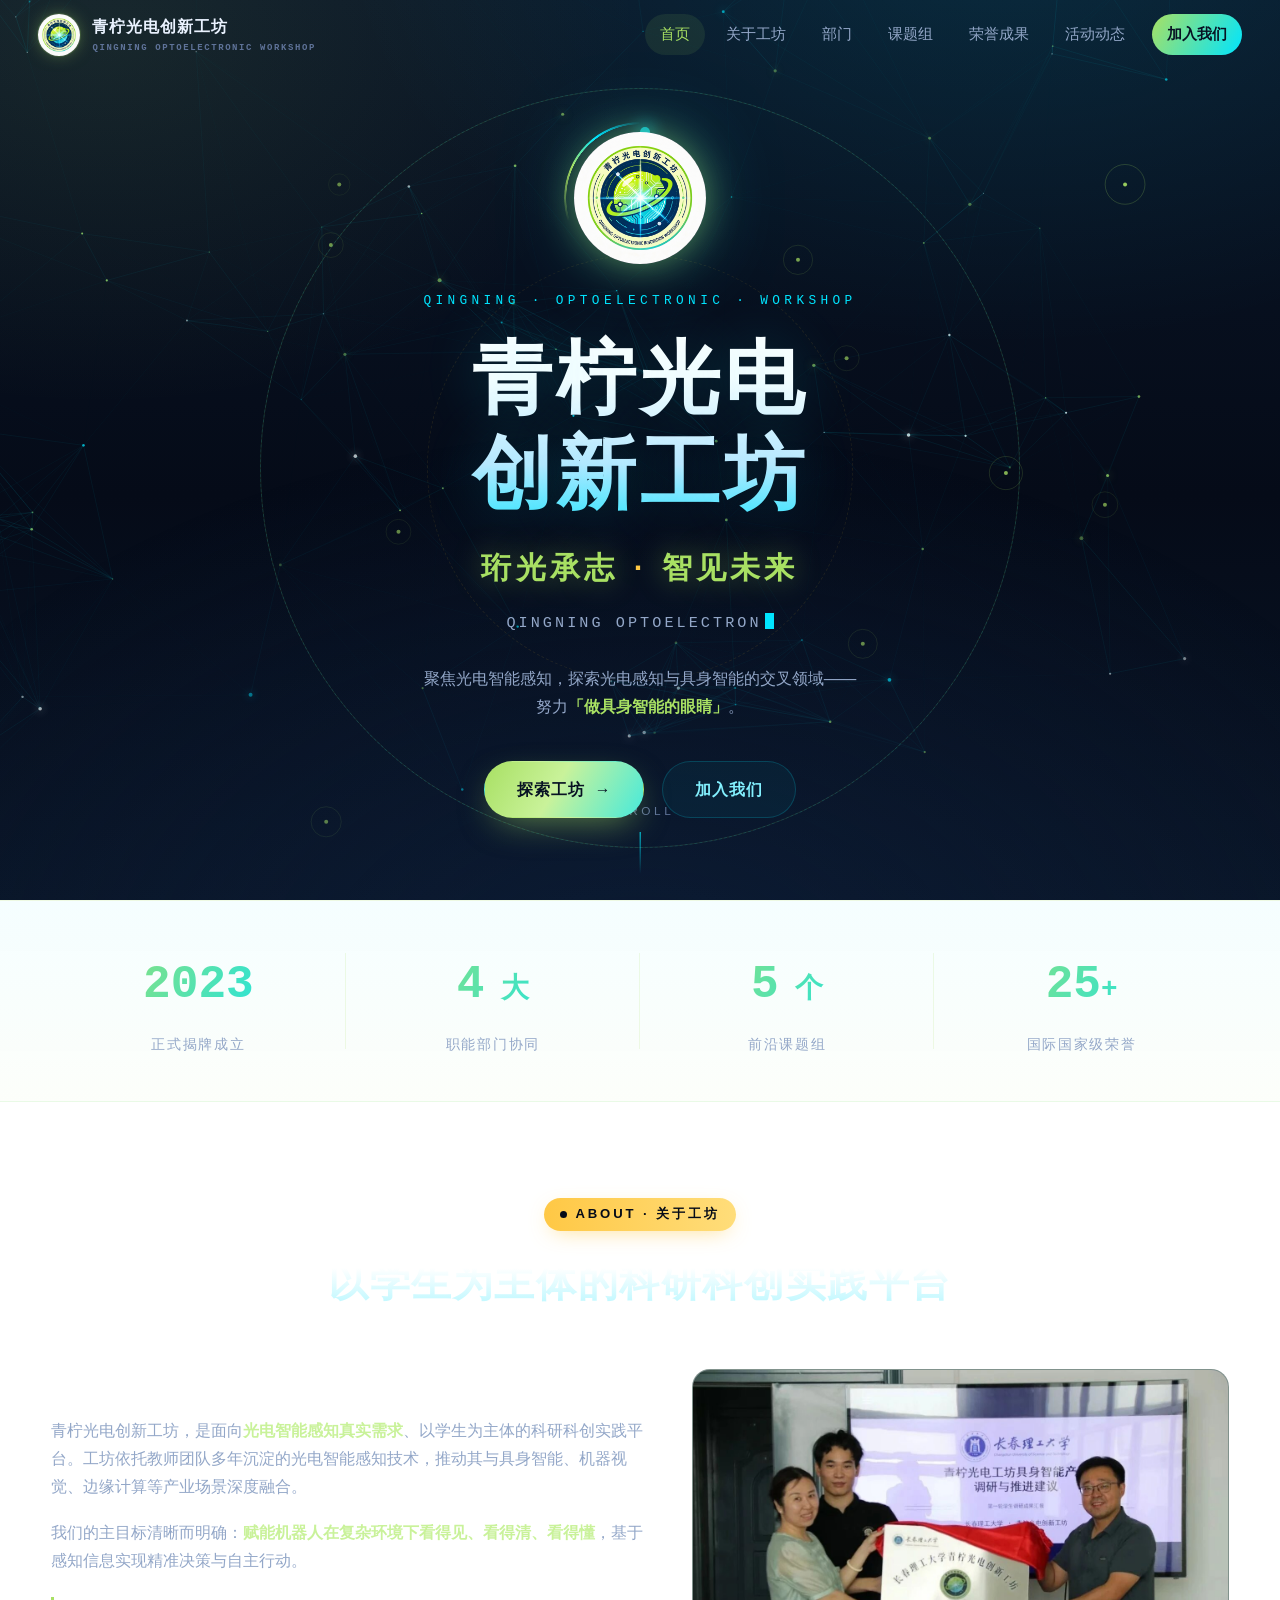
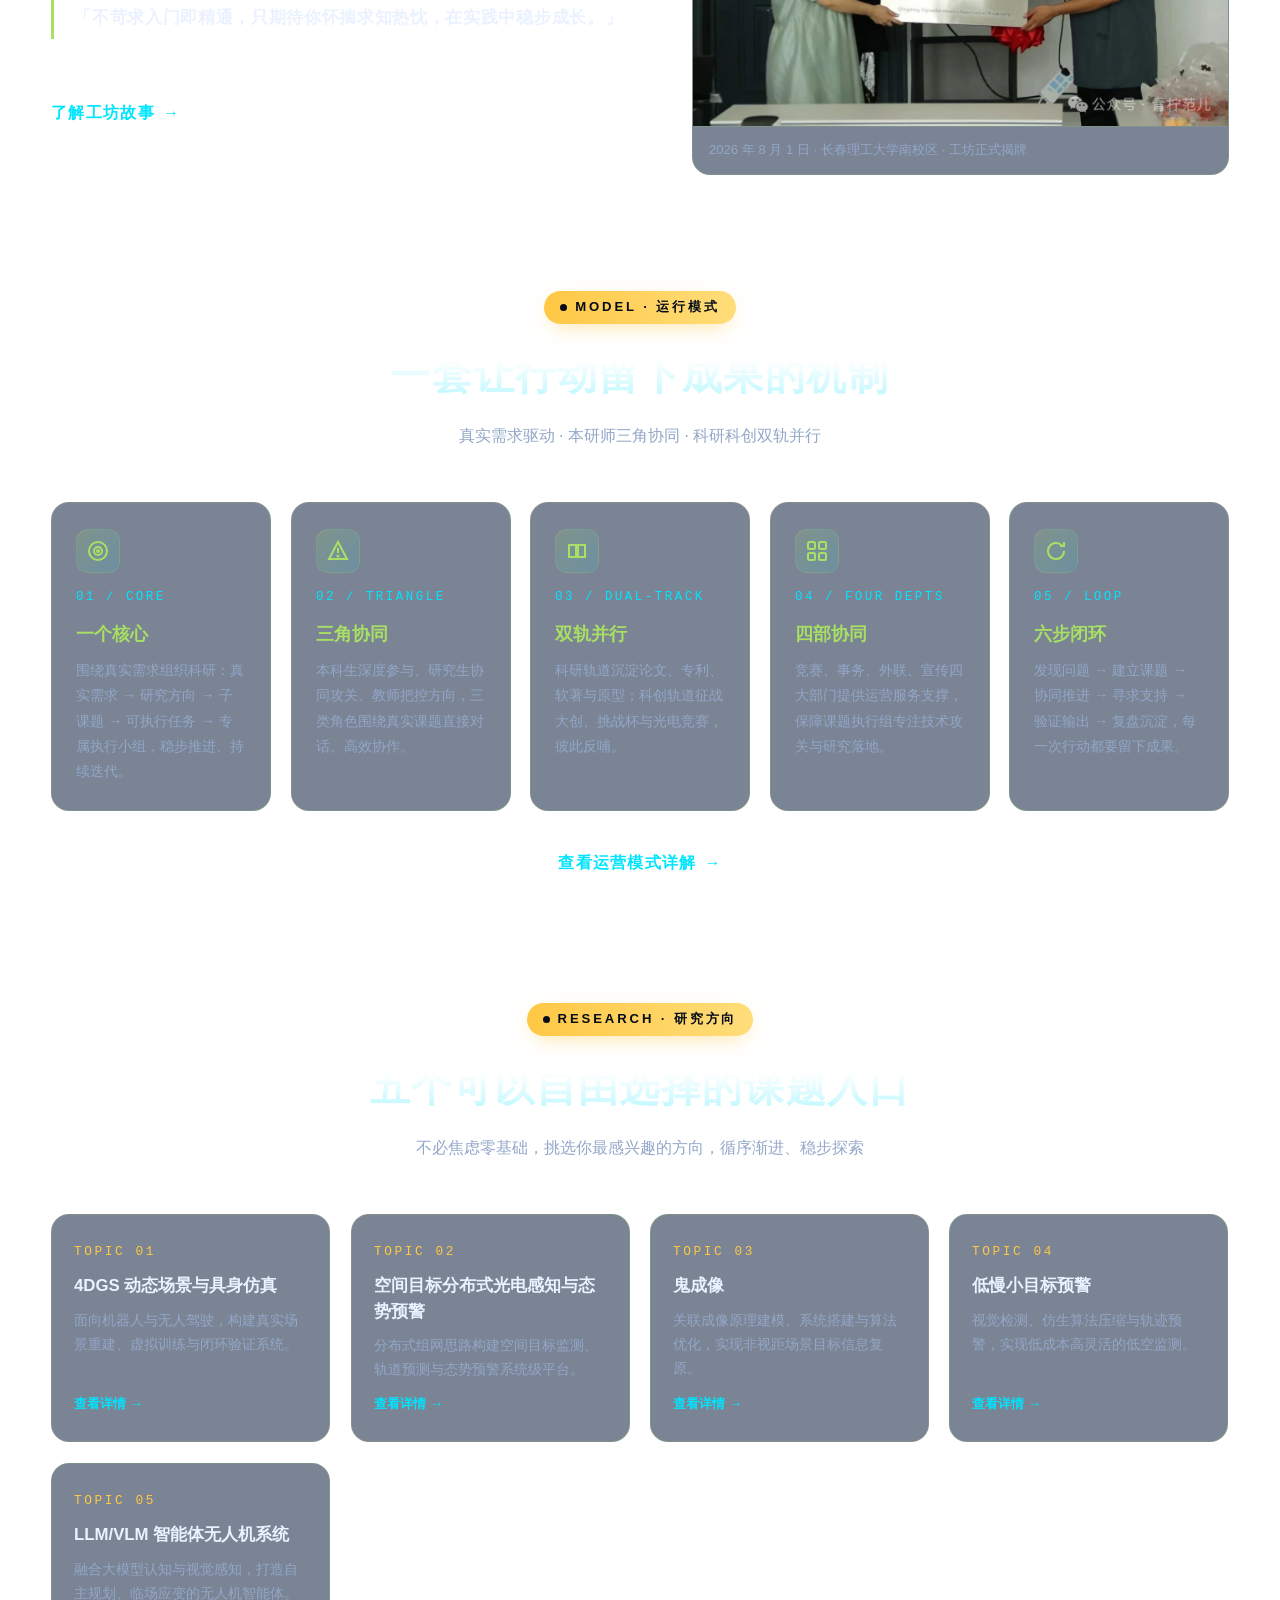
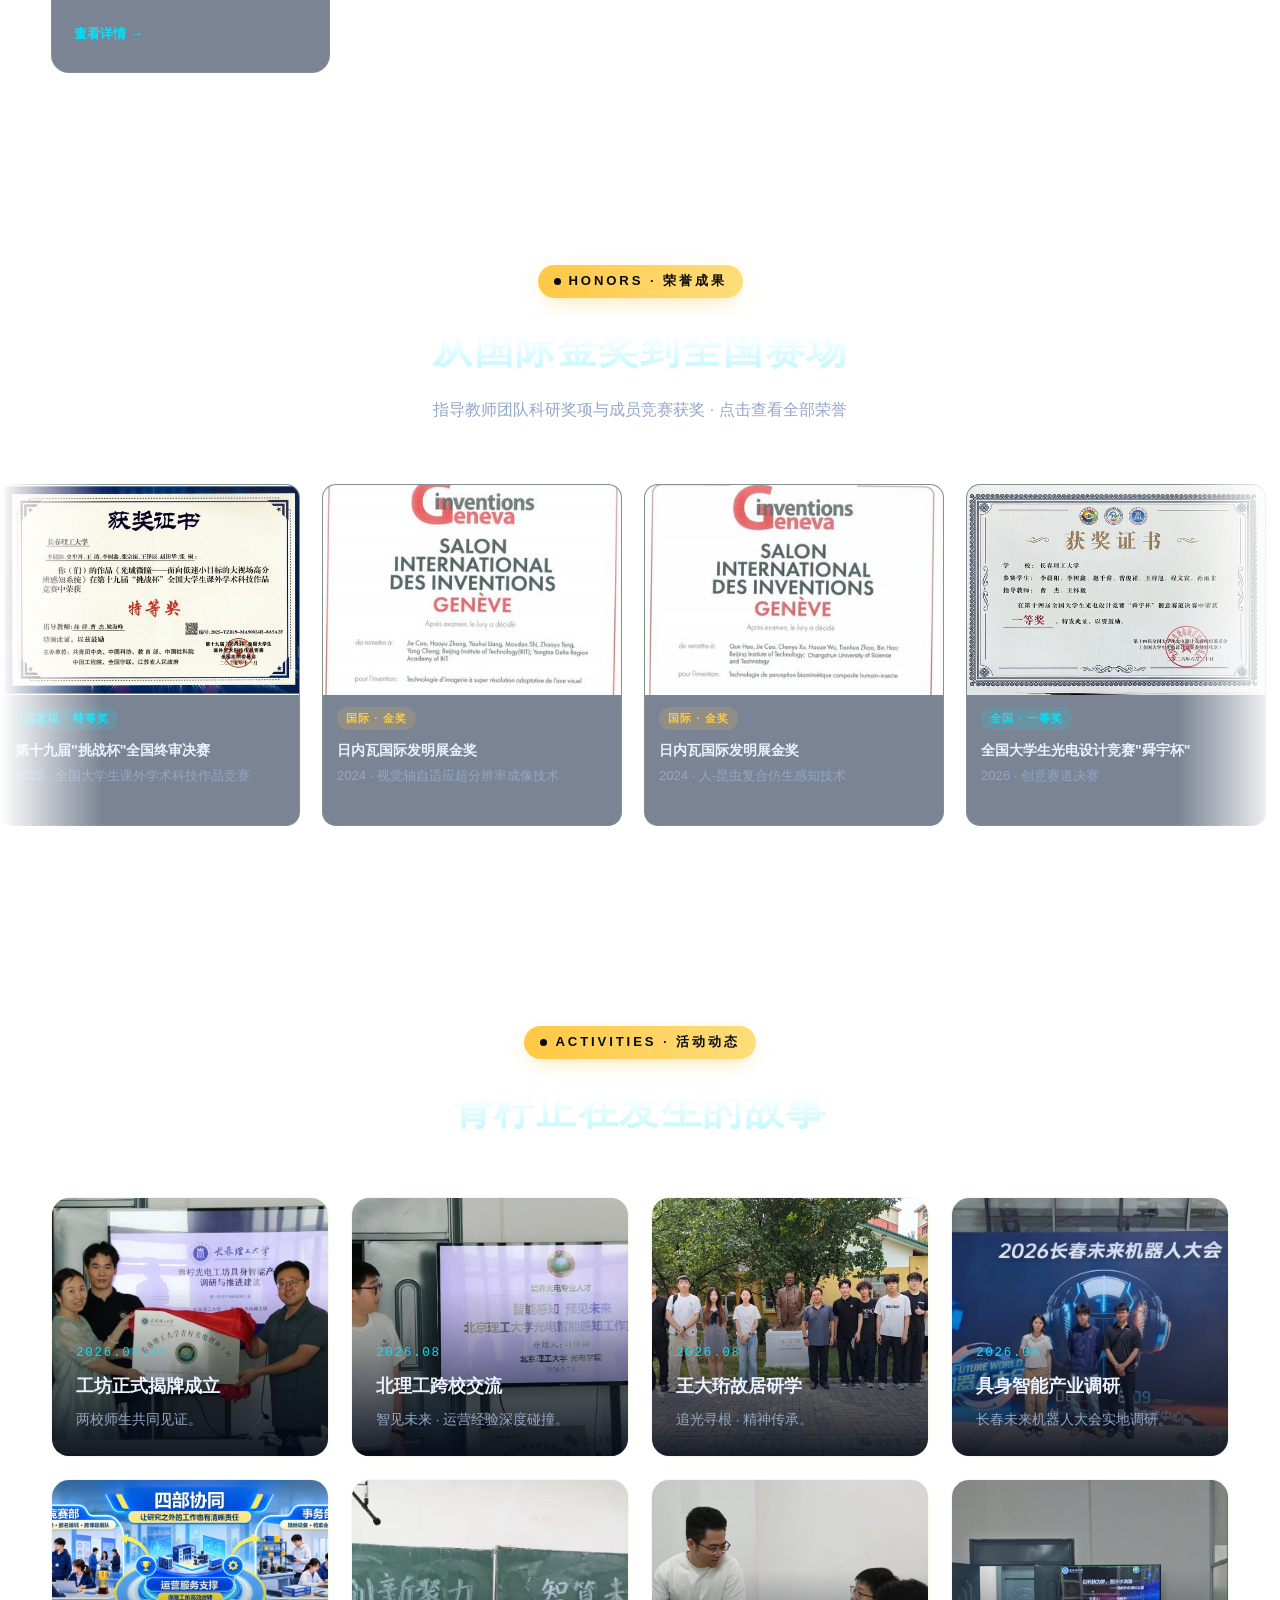
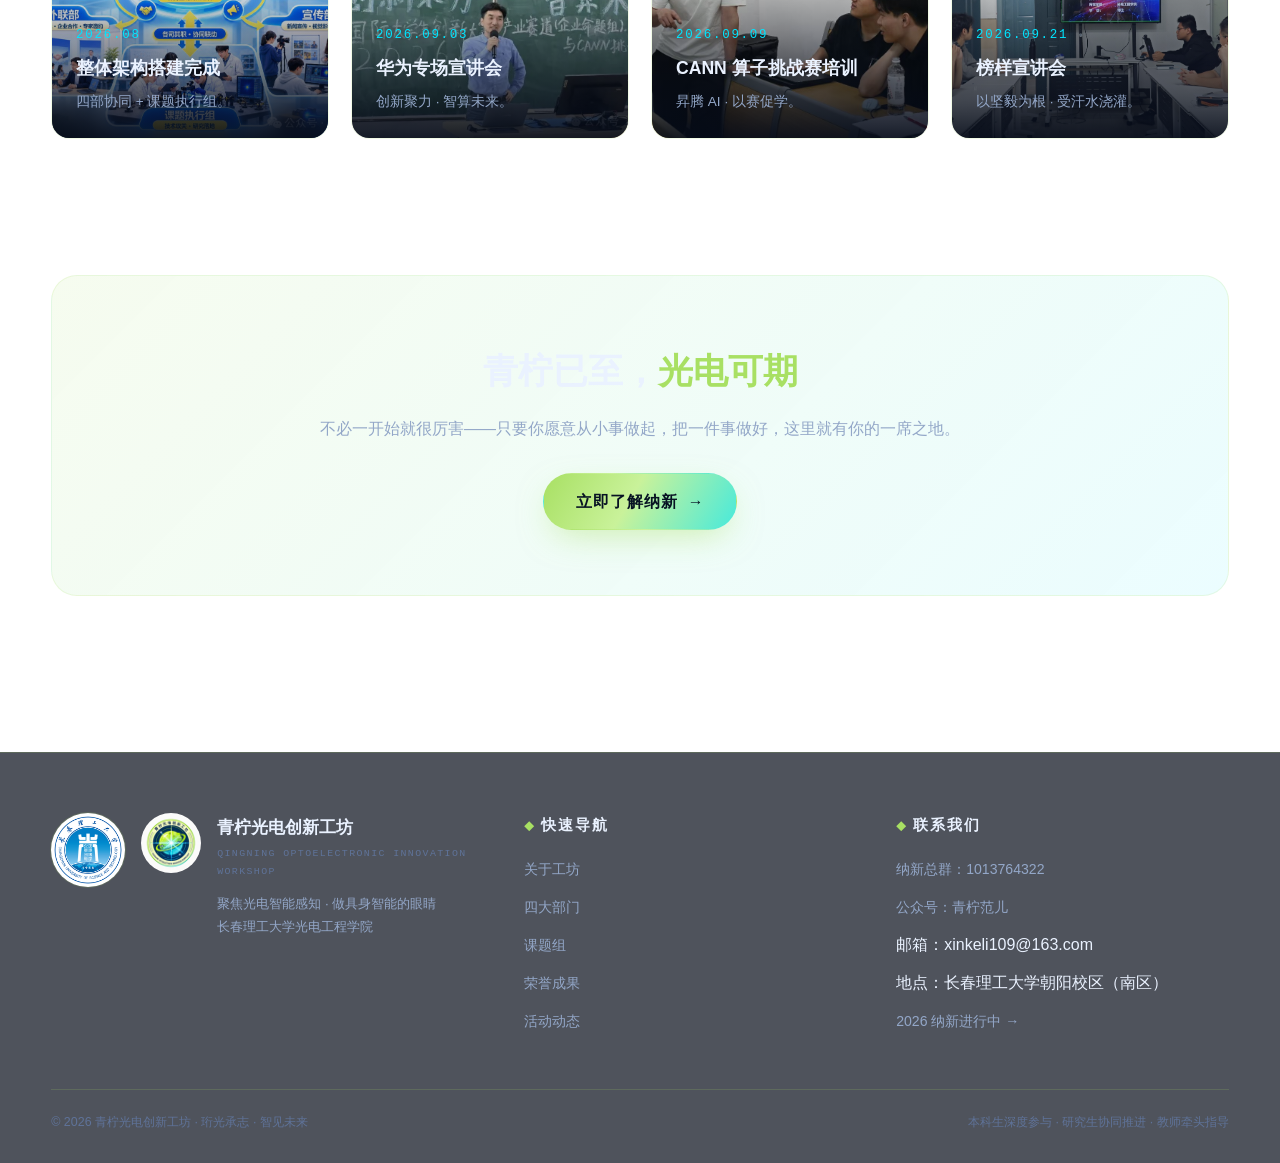
==== commit 81b55837: "关于页导师板块升级为8人弧形环形画廊：新增王文晶/陈纯毅/王怀毅/滕云杰四位导师，曹杰职称改为光电学院，徐辰宇简介更新为朋辈导师；拖拽/滚轮/箭头/点击居中交互" ====
--- a/index.html
+++ b/index.html
@@ -7,7 +7,7 @@
 <meta name="description" content="长春理工大学青柠光电创新工坊——聚焦光电智能感知，探索光电感知与具身智能的交叉领域，做具身智能的眼睛。">
 <link rel="icon" type="image/png" href="favicon.png">
 <link rel="apple-touch-icon" href="assets/img/apple-touch-icon.png">
-<link rel="stylesheet" href="css/style.css?v=3">
+<link rel="stylesheet" href="css/style.css?v=4">
 <noscript><style>.reveal{opacity:1!important;transform:none!important}</style></noscript>
 </head>
 <body data-scene="dense">
@@ -275,6 +275,6 @@
 <script src="js/cursor.js?v=3"></script>
 <script src="js/scene.js?v=3"></script>
 <script src="js/main.js?v=3"></script>
-<script src="js/extras.js?v=4"></script>
+<script src="js/extras.js?v=6"></script>
 </body>
 </html>
--- a/css/style.css
+++ b/css/style.css
@@ -514,3 +514,36 @@
   html{scroll-behavior:auto}
   .reveal{opacity:1;transform:none}
 }
+
+.tgal{position:relative;margin-top:36px;user-select:none;-webkit-user-select:none}
+.tgal-viewport{position:relative;height:560px;overflow:hidden;touch-action:pan-y;cursor:grab}
+.tgal-viewport.grabbing{cursor:grabbing}
+.tgal-viewport::before,.tgal-viewport::after{content:"";position:absolute;top:0;bottom:0;width:150px;z-index:5;pointer-events:none}
+.tgal-viewport::before{left:0;background:linear-gradient(90deg,var(--bg-0) 8%,rgba(5,11,24,0) 100%)}
+.tgal-viewport::after{right:0;background:linear-gradient(-90deg,var(--bg-0) 8%,rgba(5,11,24,0) 100%)}
+.tgal-track{position:absolute;inset:0}
+.tgal-card{position:absolute;left:0;top:50%;width:212px;margin:0;transform-origin:50% 50%;cursor:pointer;will-change:transform;opacity:.45;filter:saturate(.7);transition:opacity .35s,filter .35s}
+.tgal-card.is-near{opacity:.82;filter:saturate(.9)}
+.tgal-card.is-center{opacity:1;filter:none}
+.tc-photo{width:212px;height:270px;border-radius:20px;overflow:hidden;border:2px solid rgba(0,229,255,.35);background:var(--bg-2);box-shadow:0 14px 40px rgba(0,0,0,.5);transition:border-color .35s,box-shadow .35s,transform .35s}
+.tc-photo img{width:100%;height:100%;object-fit:cover;object-position:top center;display:block;pointer-events:none}
+.tc-name{margin-top:14px;font-size:1.18rem;font-weight:800;color:var(--ink);text-align:center;letter-spacing:.06em}
+.tc-role{margin-top:7px;font-size:.74rem;line-height:1.6;color:var(--muted);text-align:center;min-height:35px;padding:0 4px}
+.tgal-card.is-center .tc-photo{border-color:var(--lime);box-shadow:0 0 0 3px rgba(168,224,99,.16),0 20px 56px rgba(168,224,99,.28);transform:translateY(-5px)}
+.tgal-card.is-center .tc-name{color:var(--lime)}
+.tgal-nav{position:absolute;top:46%;z-index:8;width:48px;height:48px;border-radius:50%;border:1px solid rgba(0,229,255,.4);background:rgba(10,22,40,.72);color:var(--cyan);font-size:1.55rem;line-height:1;cursor:pointer;display:flex;align-items:center;justify-content:center;backdrop-filter:blur(6px);transition:all .25s}
+.tgal-nav:hover{border-color:var(--lime);color:var(--lime);box-shadow:0 0 18px rgba(168,224,99,.35);transform:scale(1.08)}
+.tgal-prev{left:18px}
+.tgal-next{right:18px}
+.tgal-hint{text-align:center;color:var(--faint);font-size:.86rem;letter-spacing:.08em;margin-top:6px}
+@media(max-width:860px){
+.tgal-viewport{height:470px;touch-action:pan-y}
+.tgal-viewport::before,.tgal-viewport::after{width:70px}
+.tgal-card{width:150px}
+.tc-photo{width:150px;height:192px;border-radius:15px}
+.tc-name{font-size:1rem;margin-top:10px}
+.tc-role{font-size:.64rem;min-height:30px;line-height:1.5}
+.tgal-nav{display:none}
+.tgal-hint{font-size:.72rem;padding:0 16px}
+}
+@media(prefers-reduced-motion:reduce){.tgal-card,.tc-photo,.tgal-nav{transition:none}}
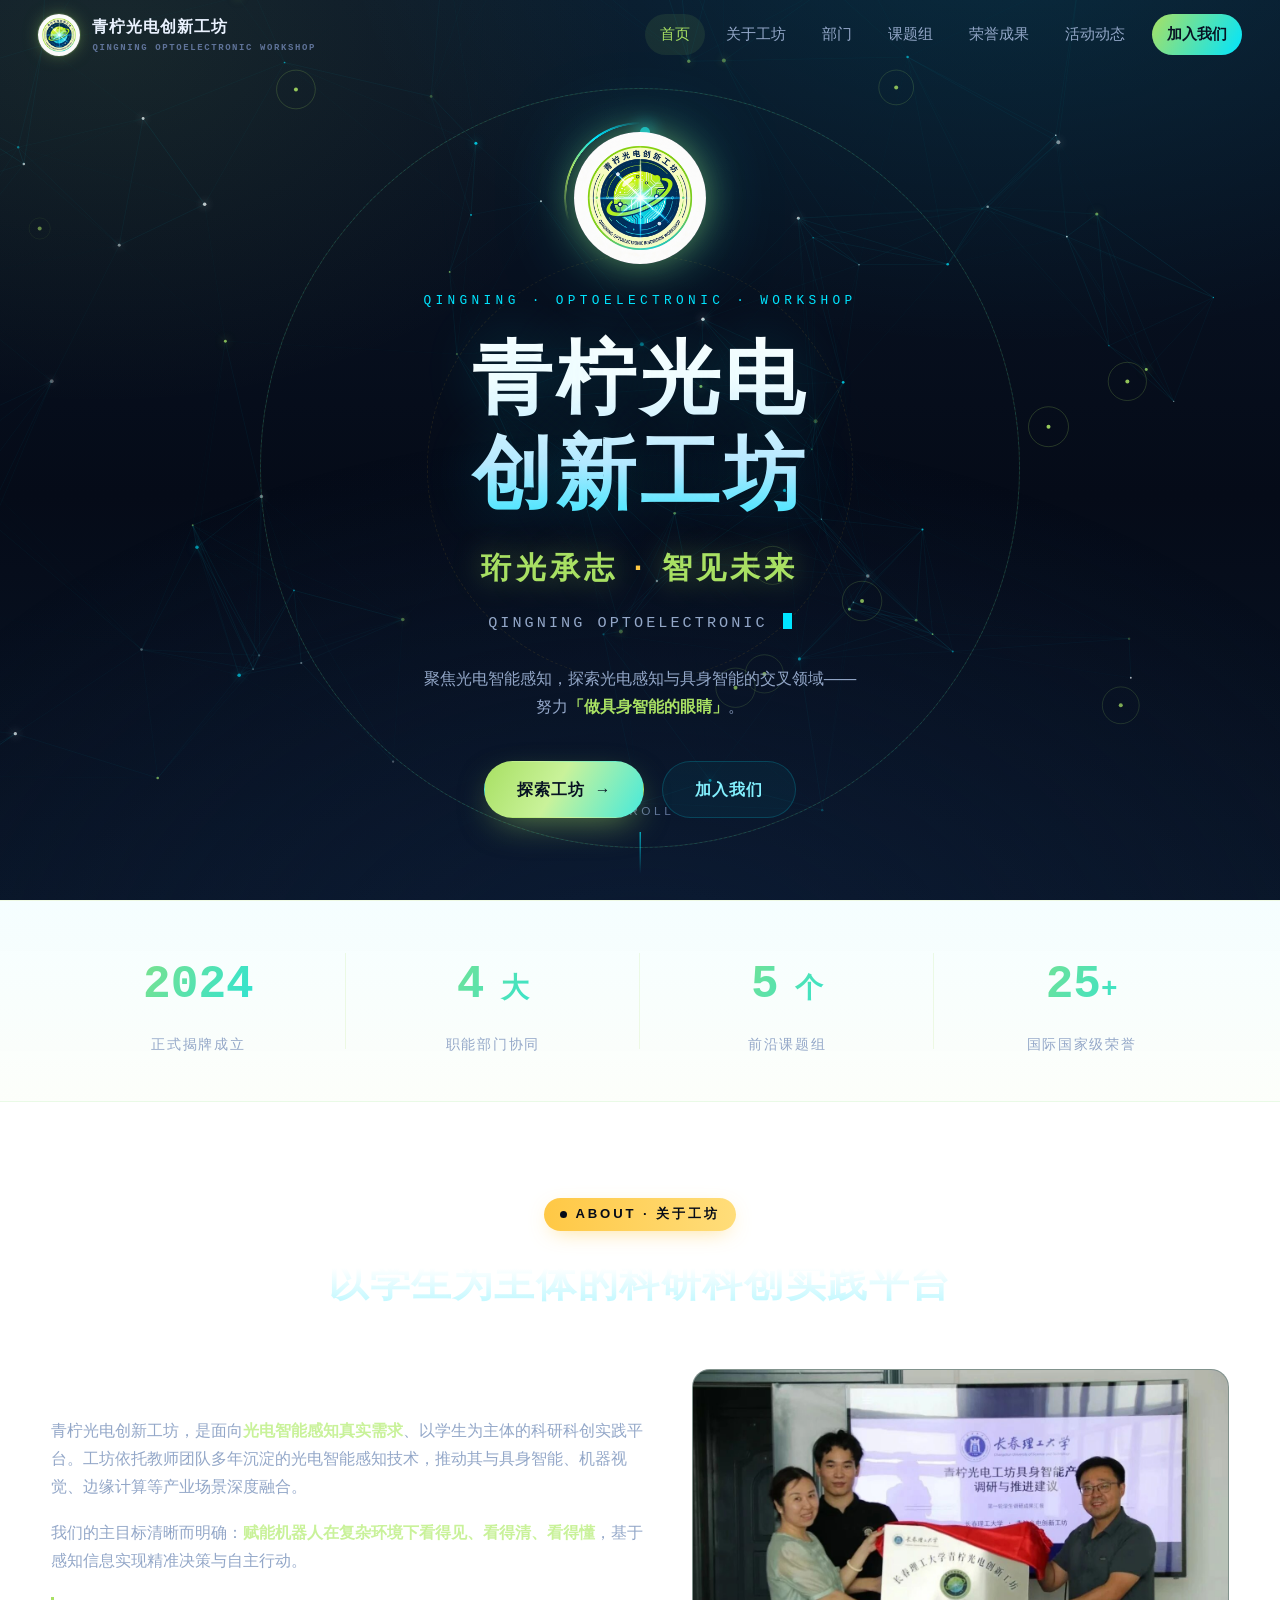
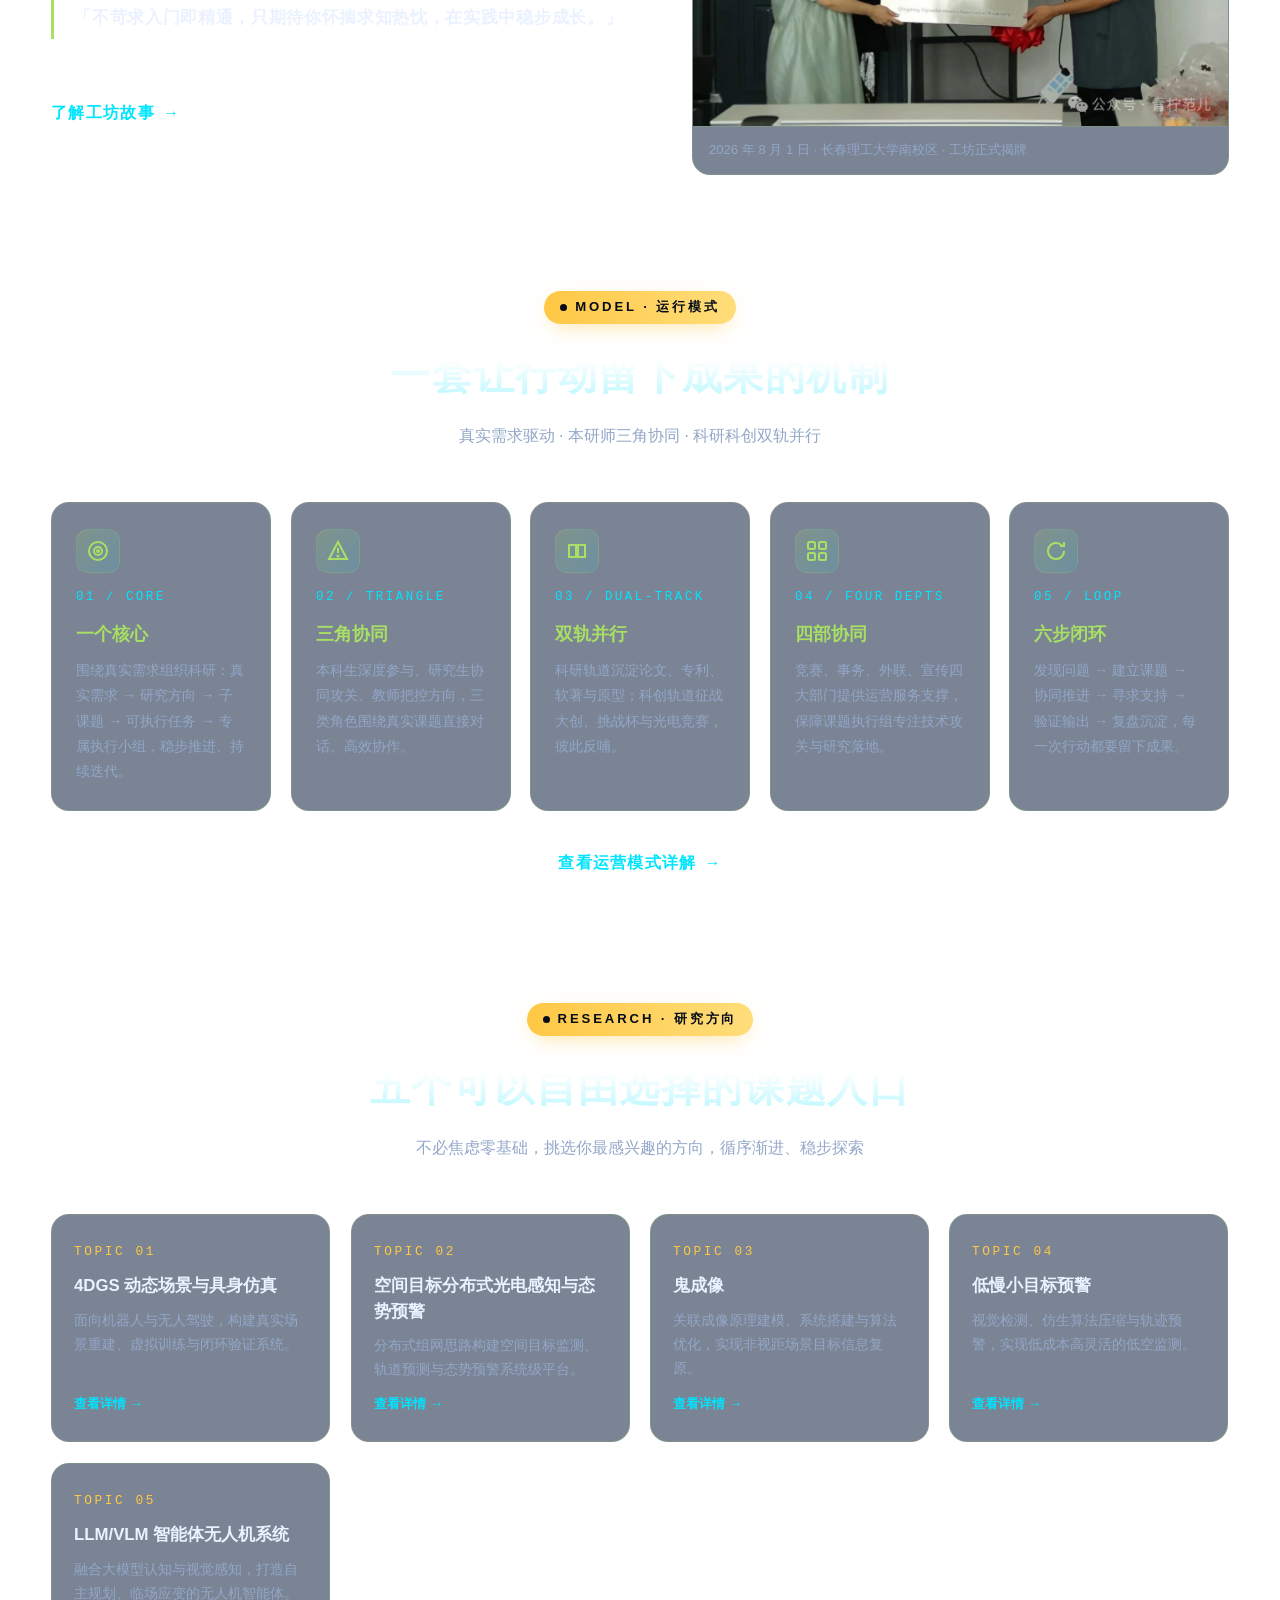
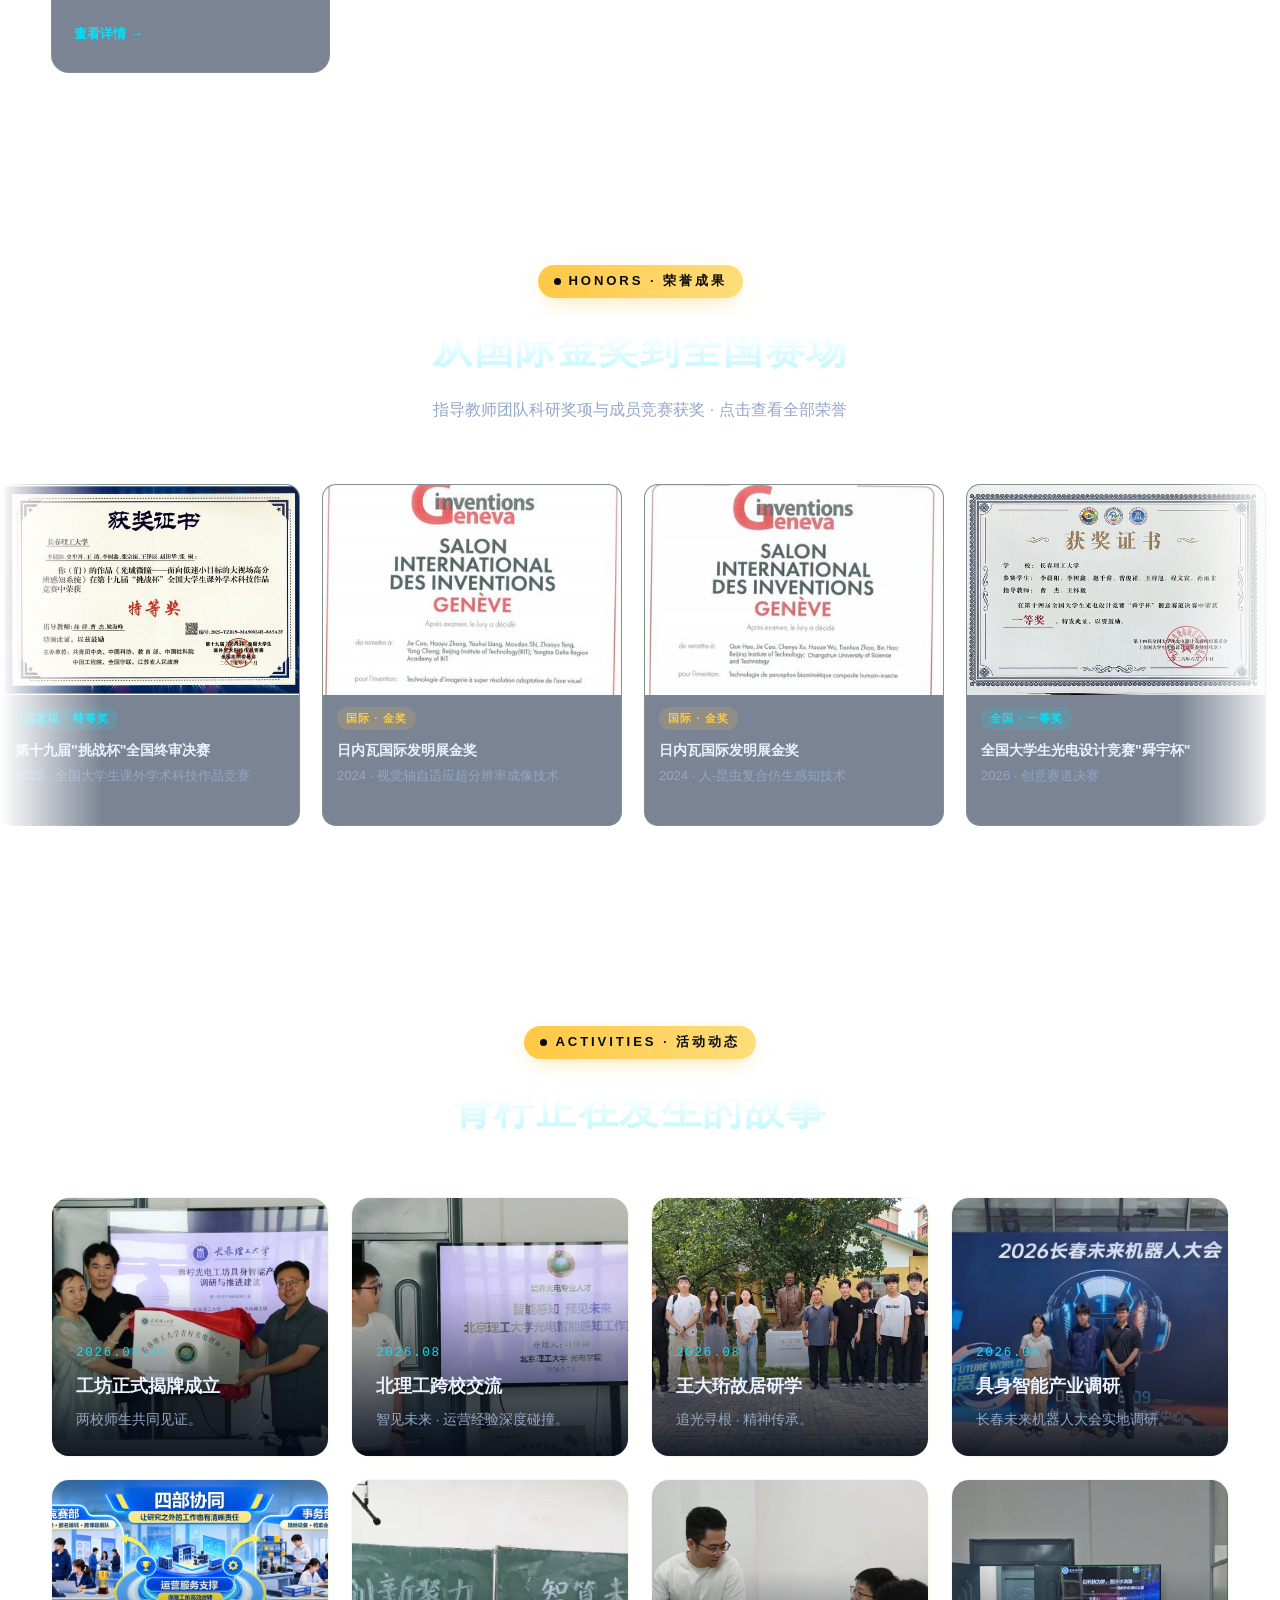
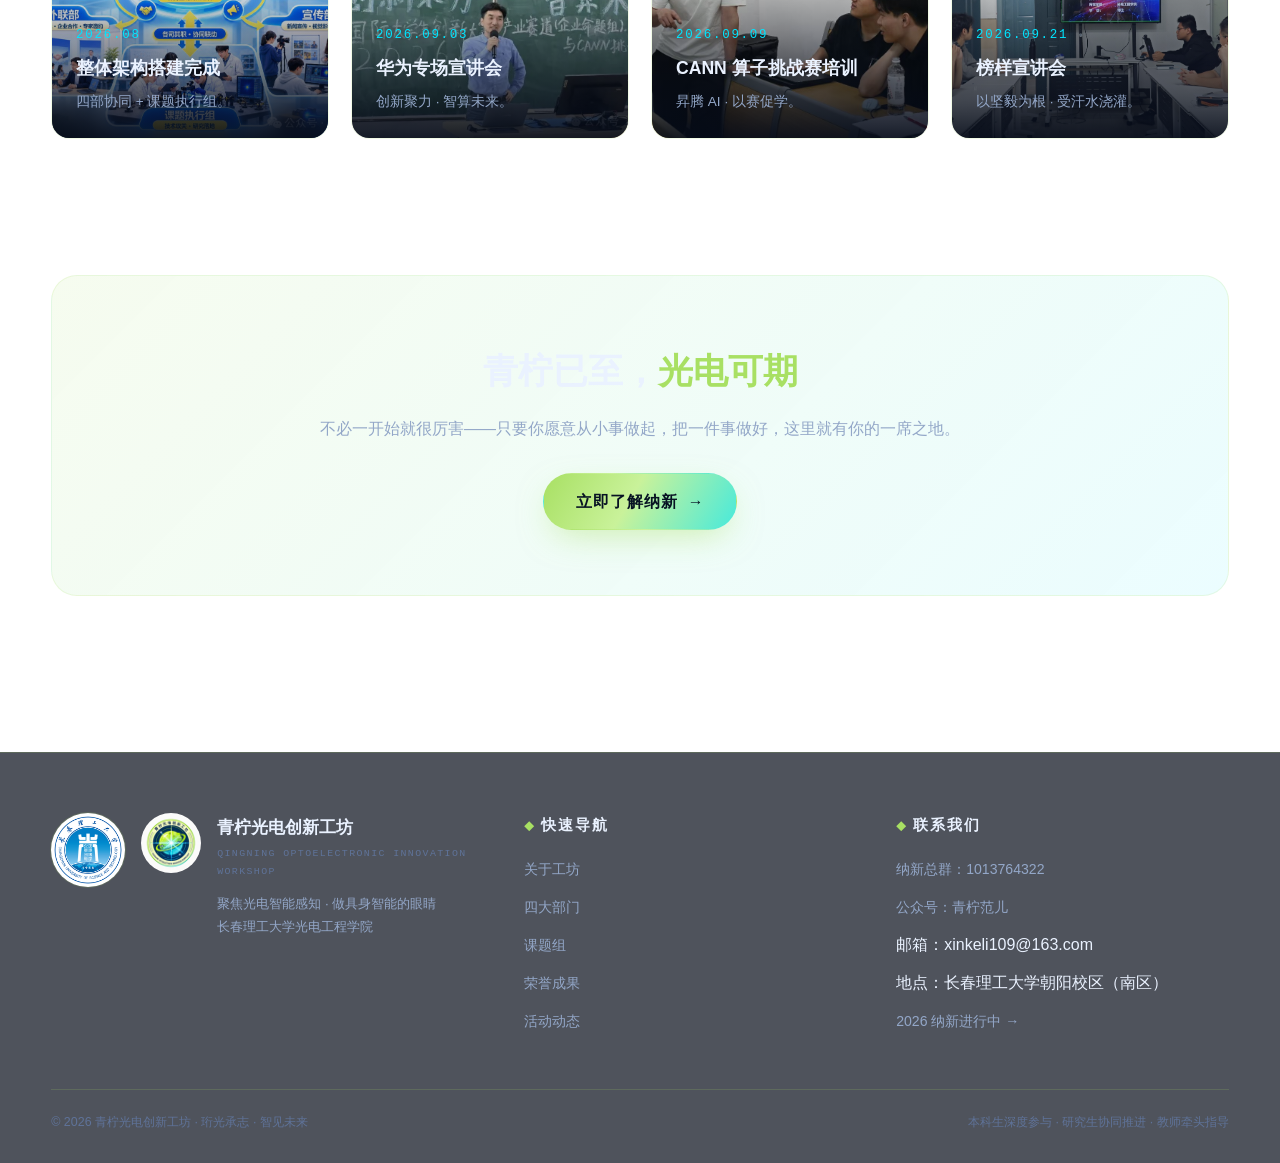
==== commit c3a41c14: "光标跟随提速：光点即时跟随，光环与拖尾插值系数加大" ====
--- a/index.html
+++ b/index.html
@@ -272,7 +272,7 @@
   </div>
 </footer>
 
-<script src="js/cursor.js?v=3"></script>
+<script src="js/cursor.js?v=4"></script>
 <script src="js/scene.js?v=3"></script>
 <script src="js/main.js?v=3"></script>
 <script src="js/extras.js?v=6"></script>
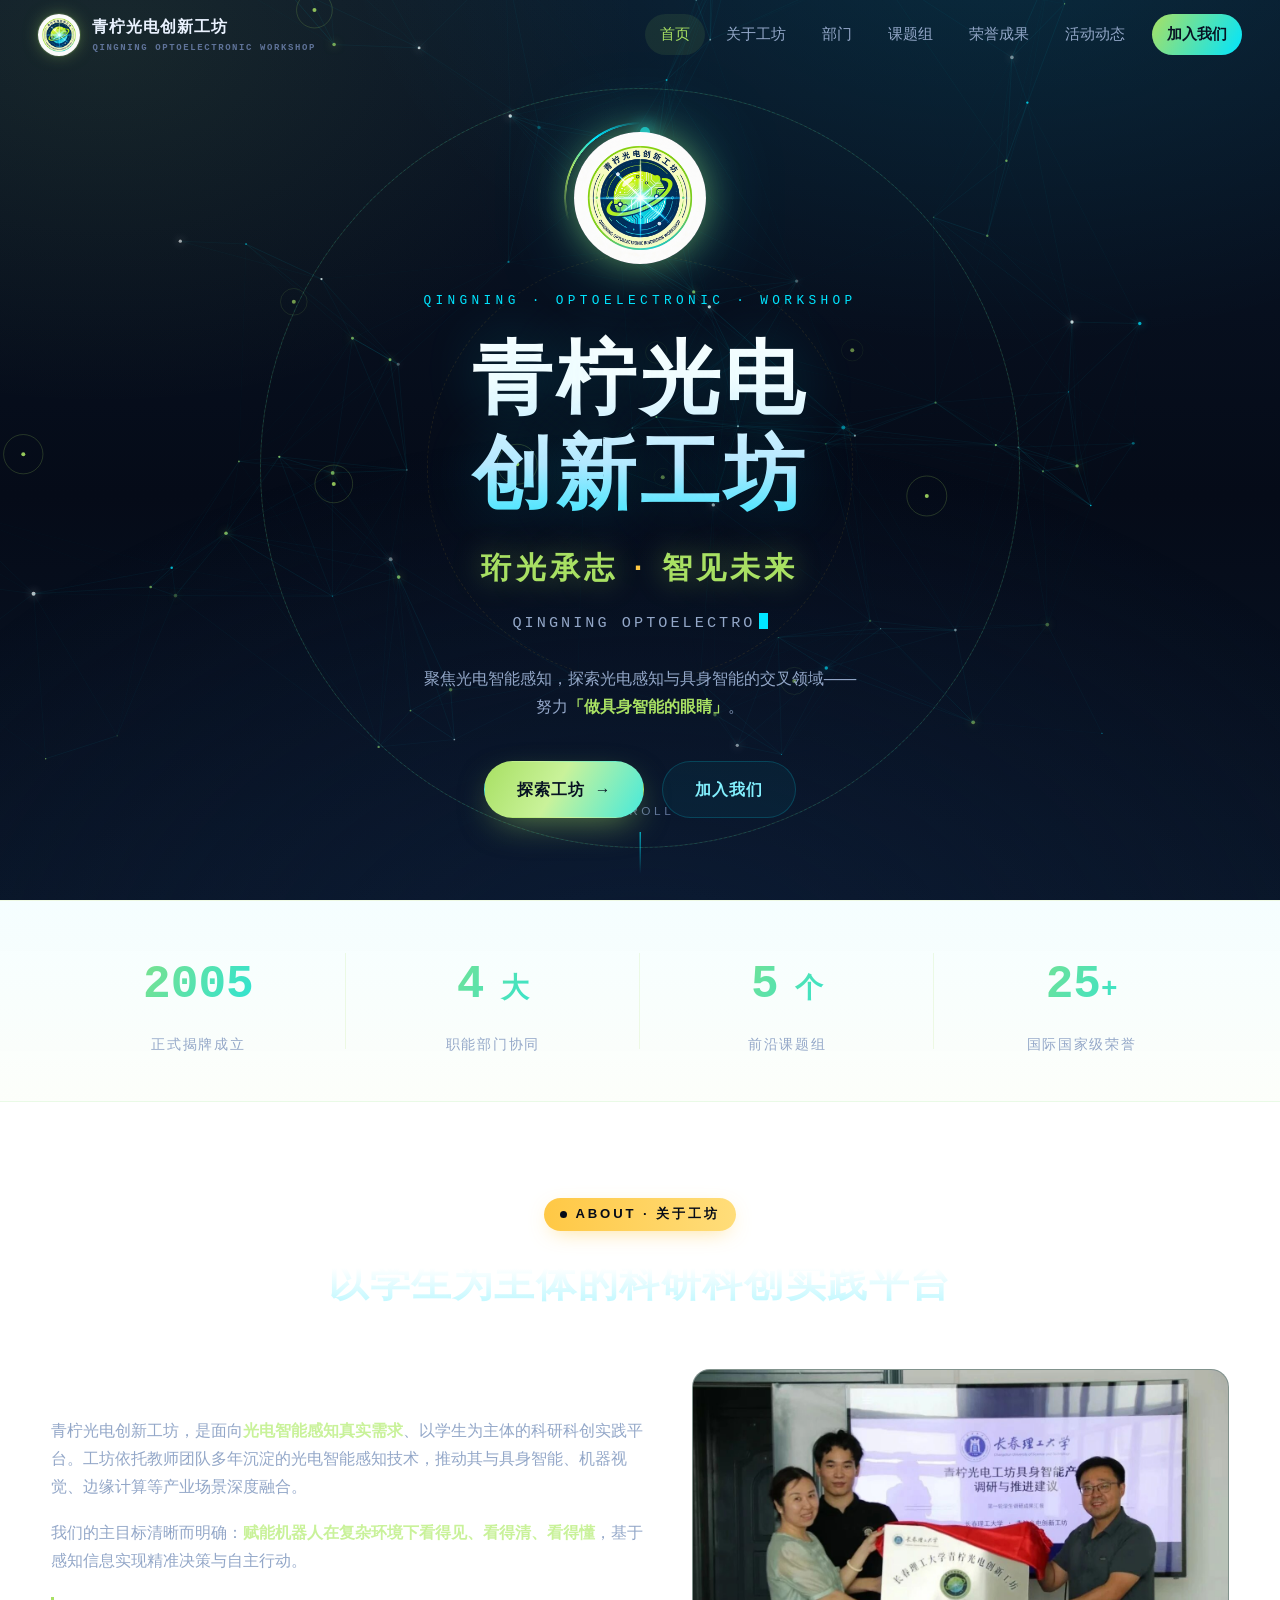
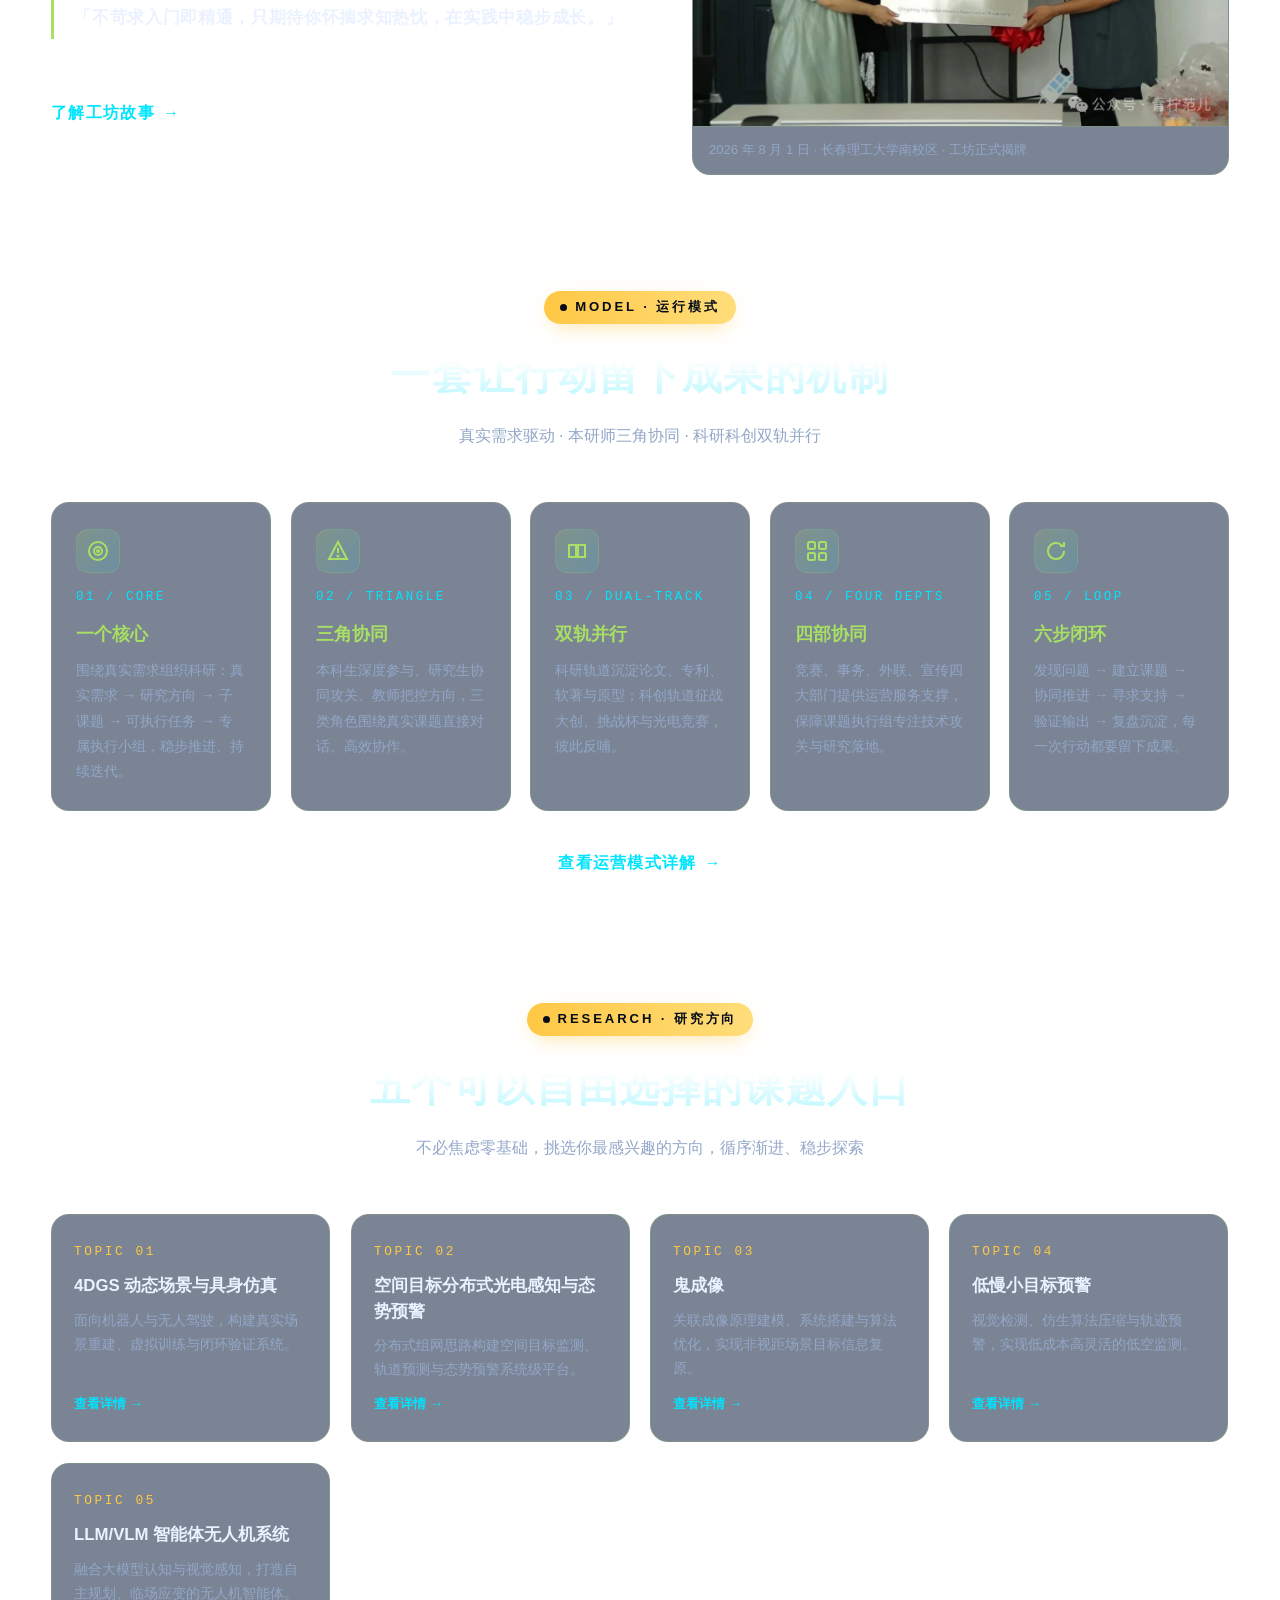
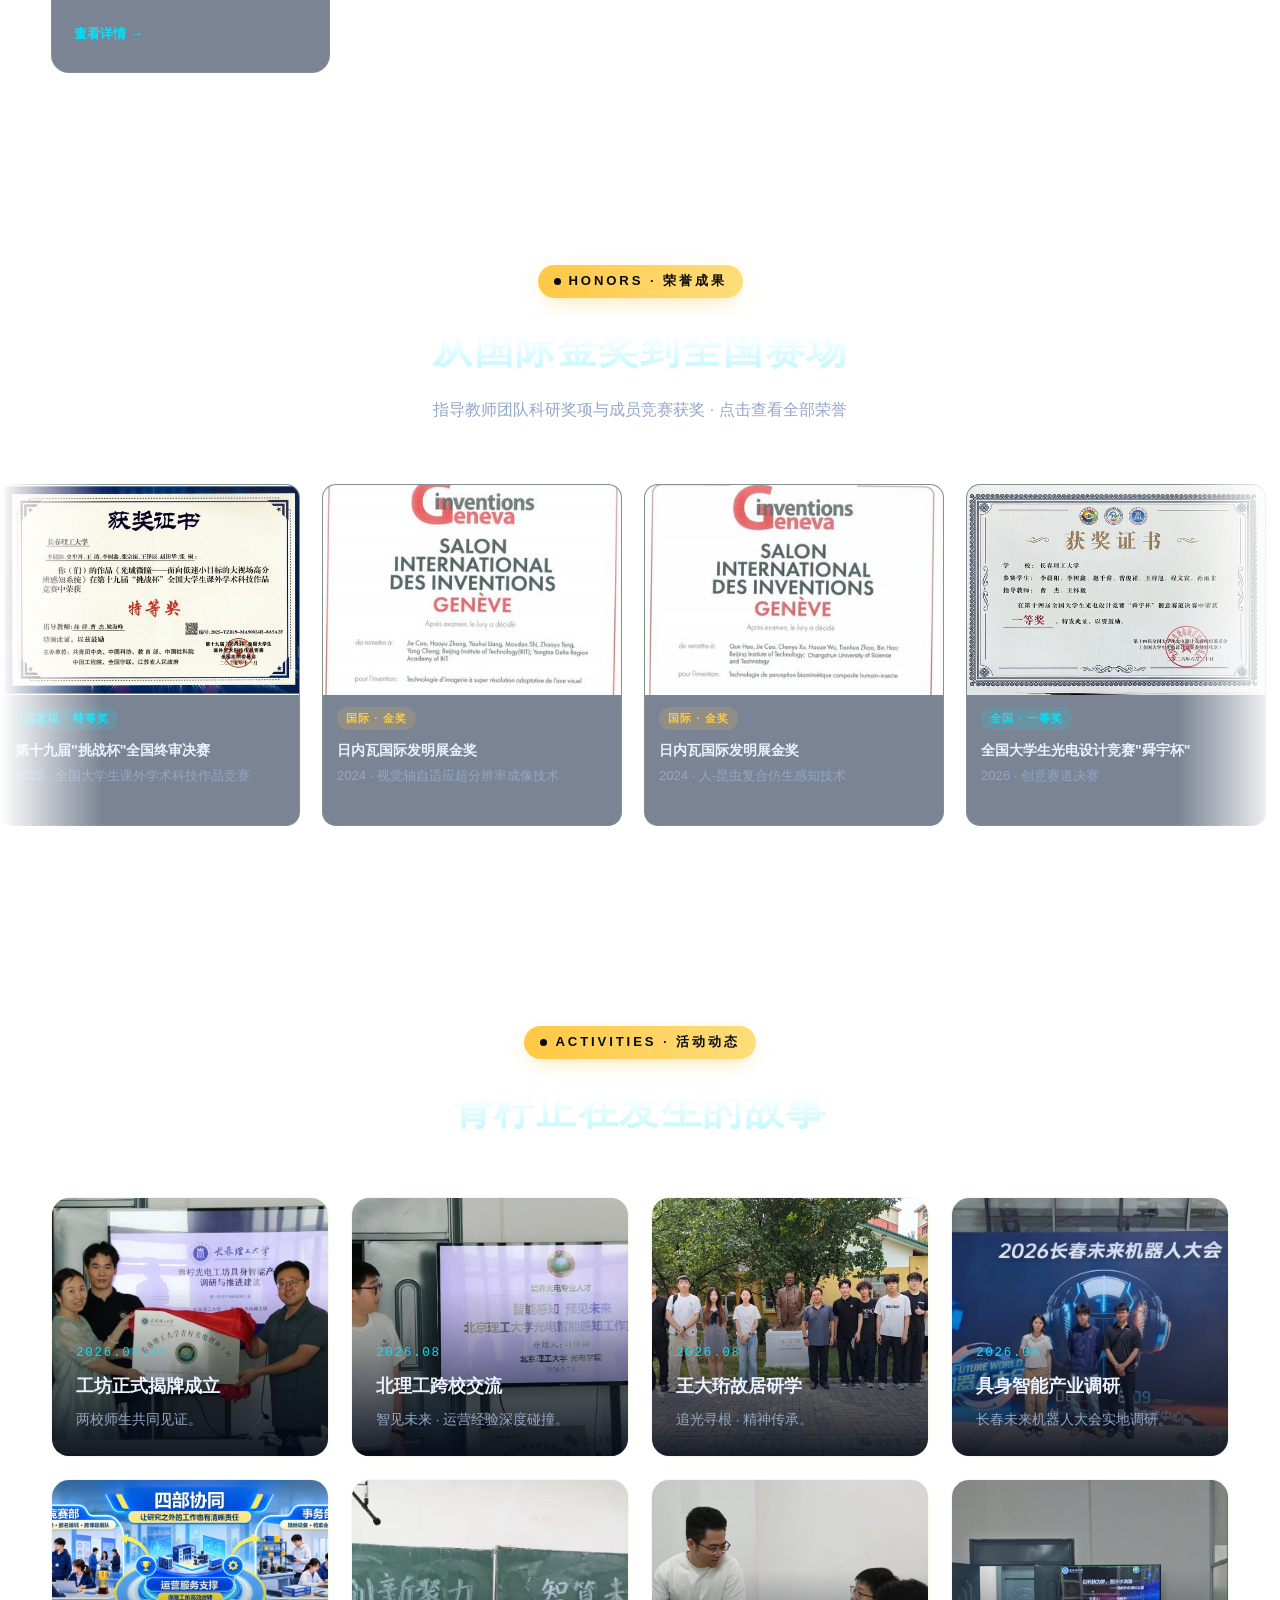
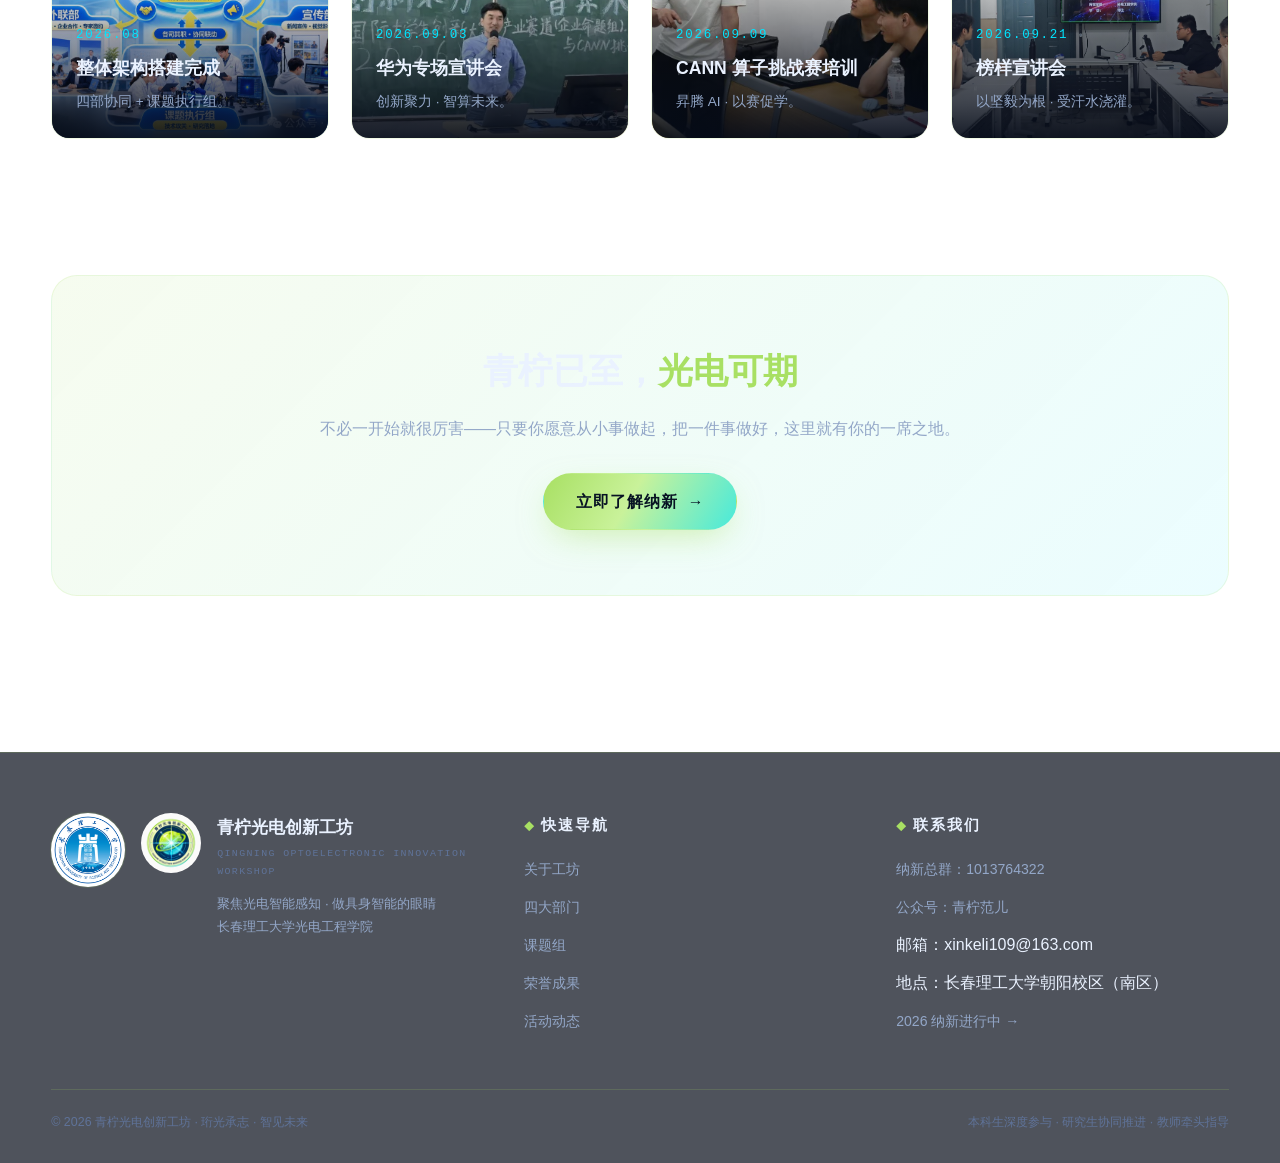
==== commit 0af4efc7: "光标全面提速，画廊动画离屏暂停保证各页帧率一致" ====
--- a/index.html
+++ b/index.html
@@ -272,9 +272,9 @@
   </div>
 </footer>
 
-<script src="js/cursor.js?v=4"></script>
+<script src="js/cursor.js?v=5"></script>
 <script src="js/scene.js?v=3"></script>
 <script src="js/main.js?v=3"></script>
-<script src="js/extras.js?v=6"></script>
+<script src="js/extras.js?v=7"></script>
 </body>
 </html>
